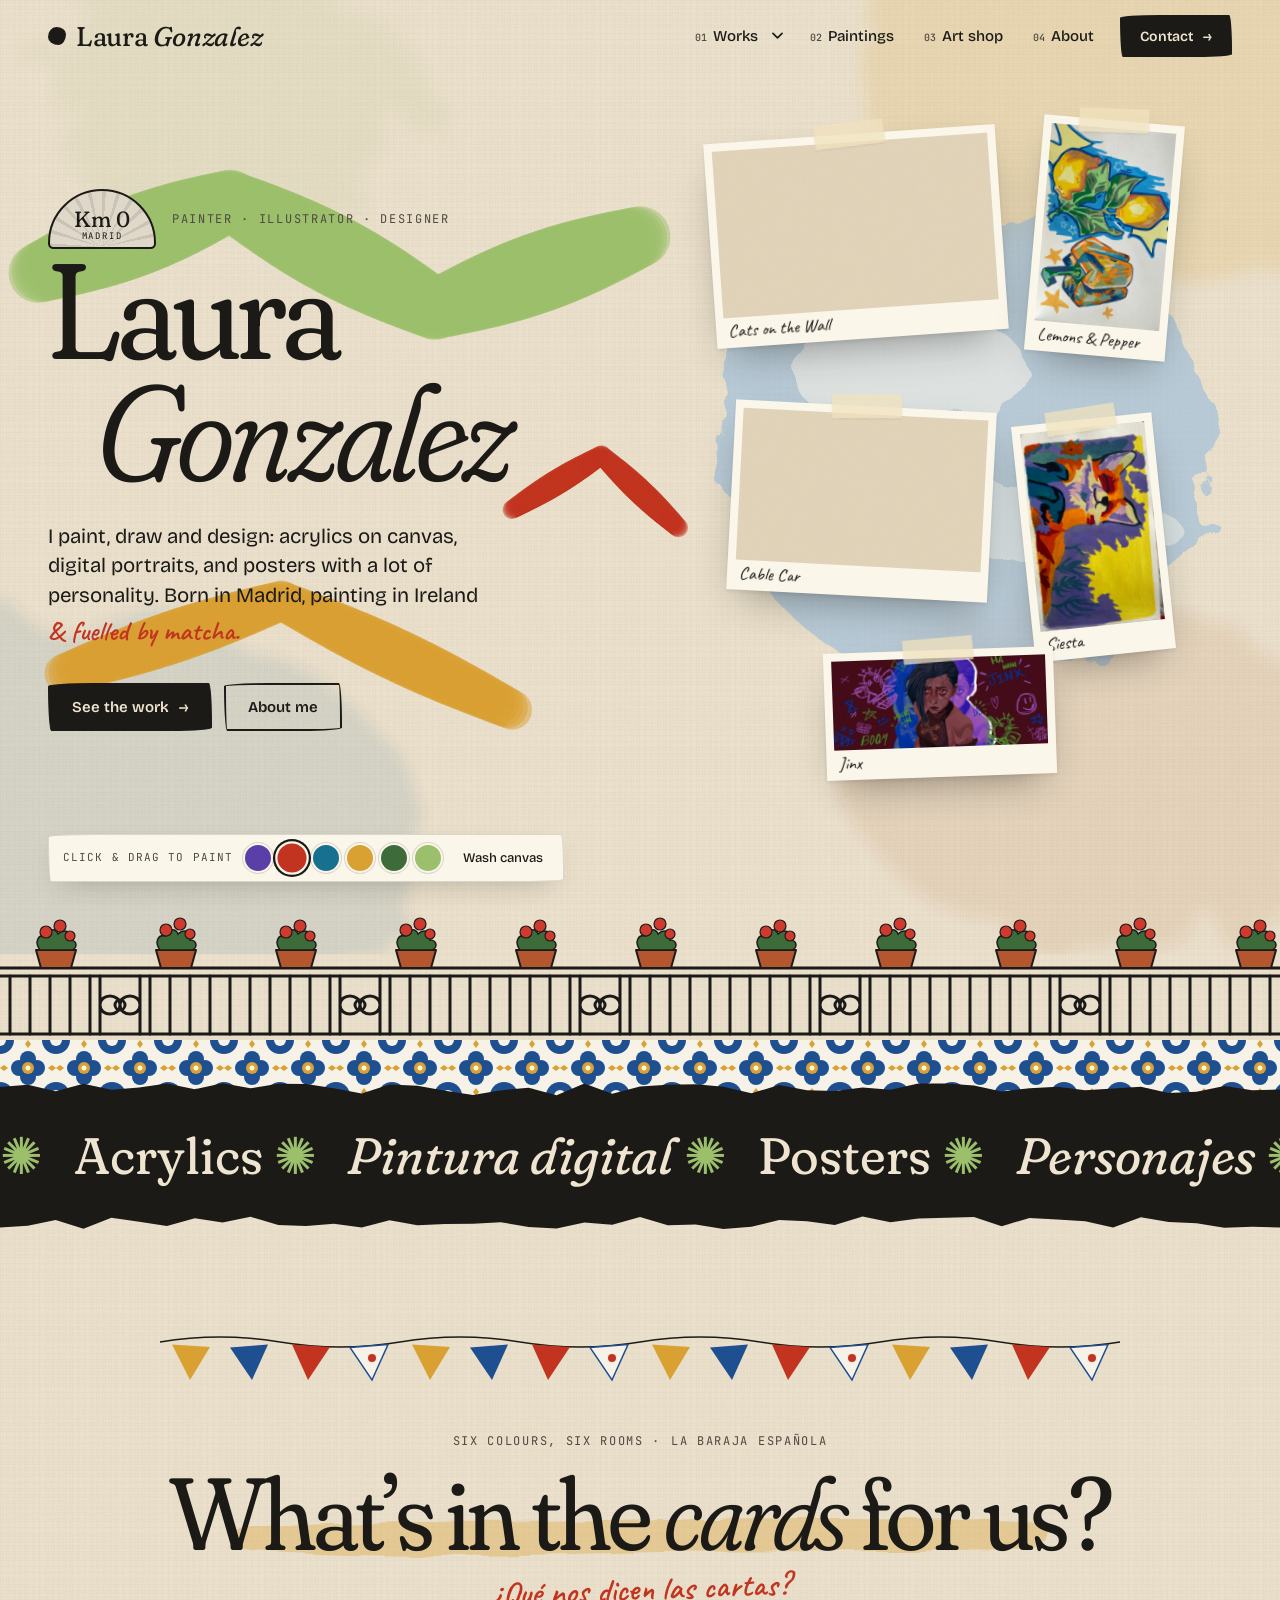
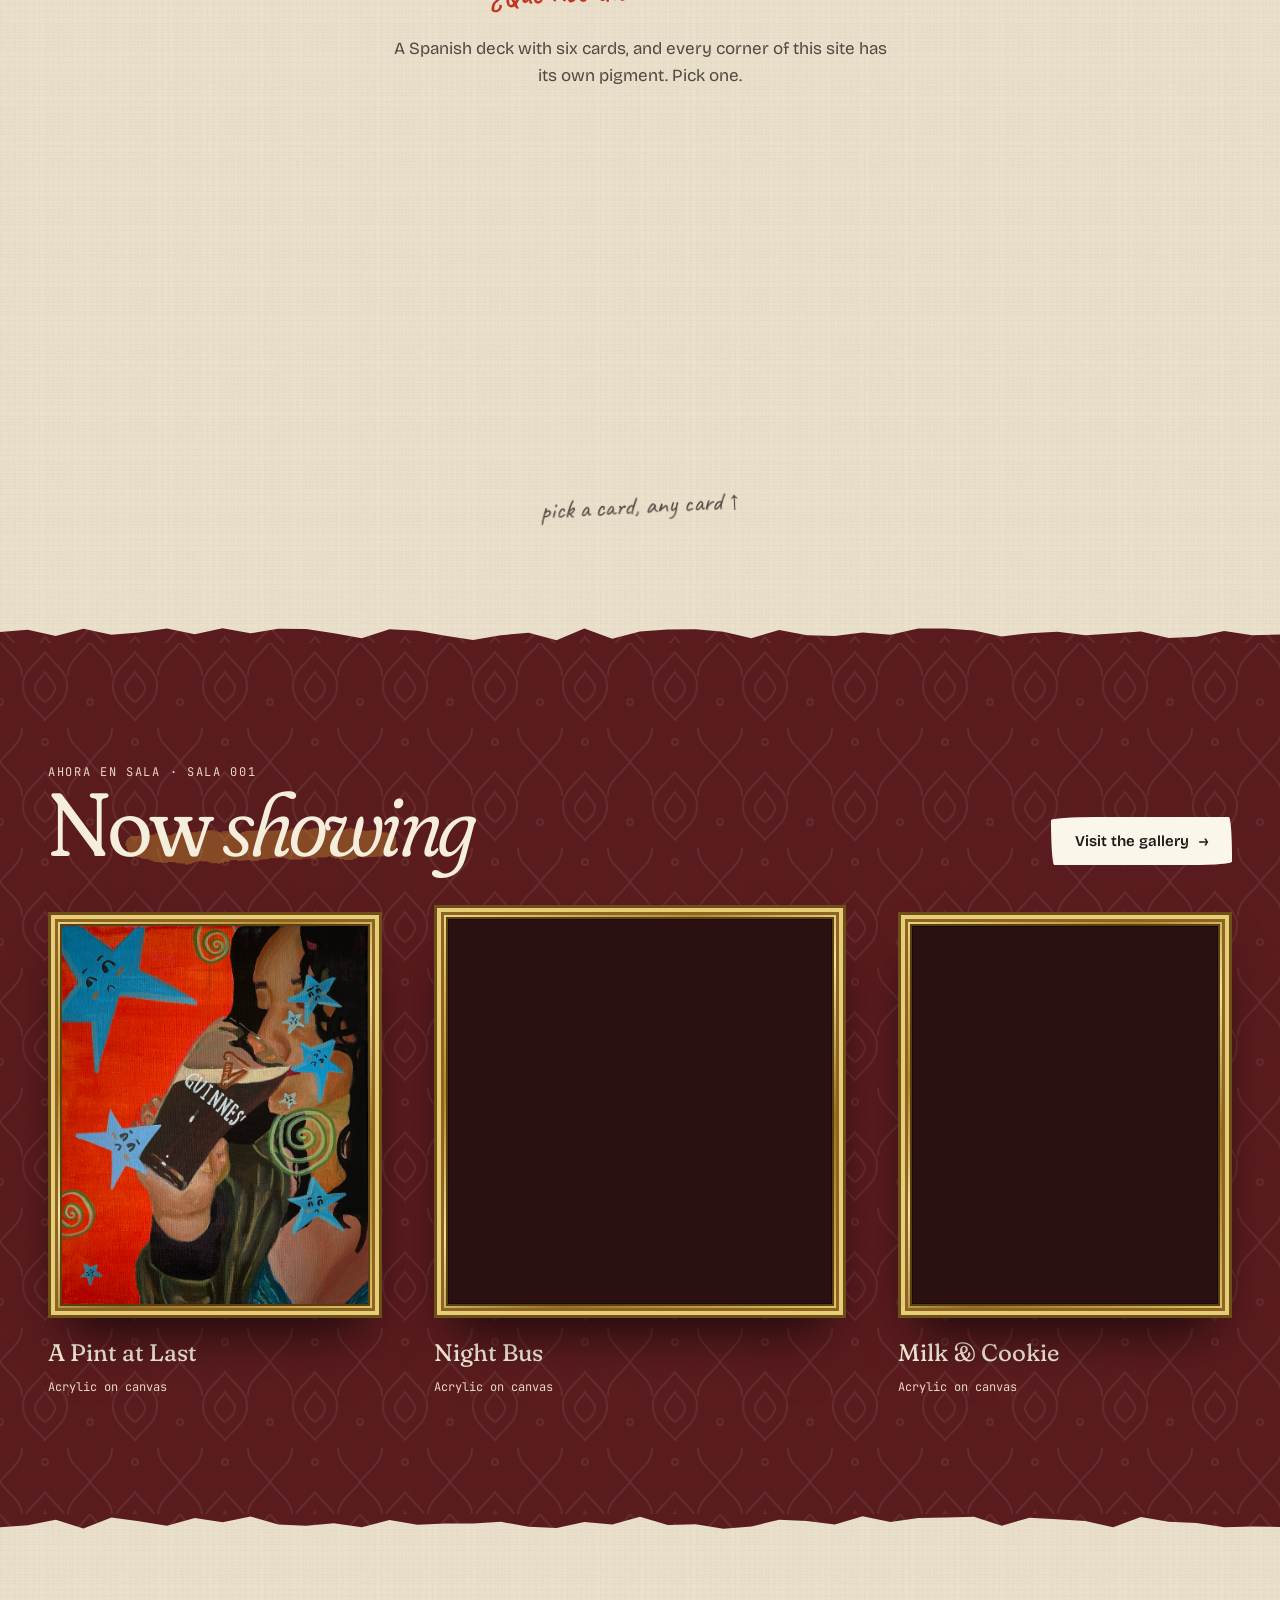
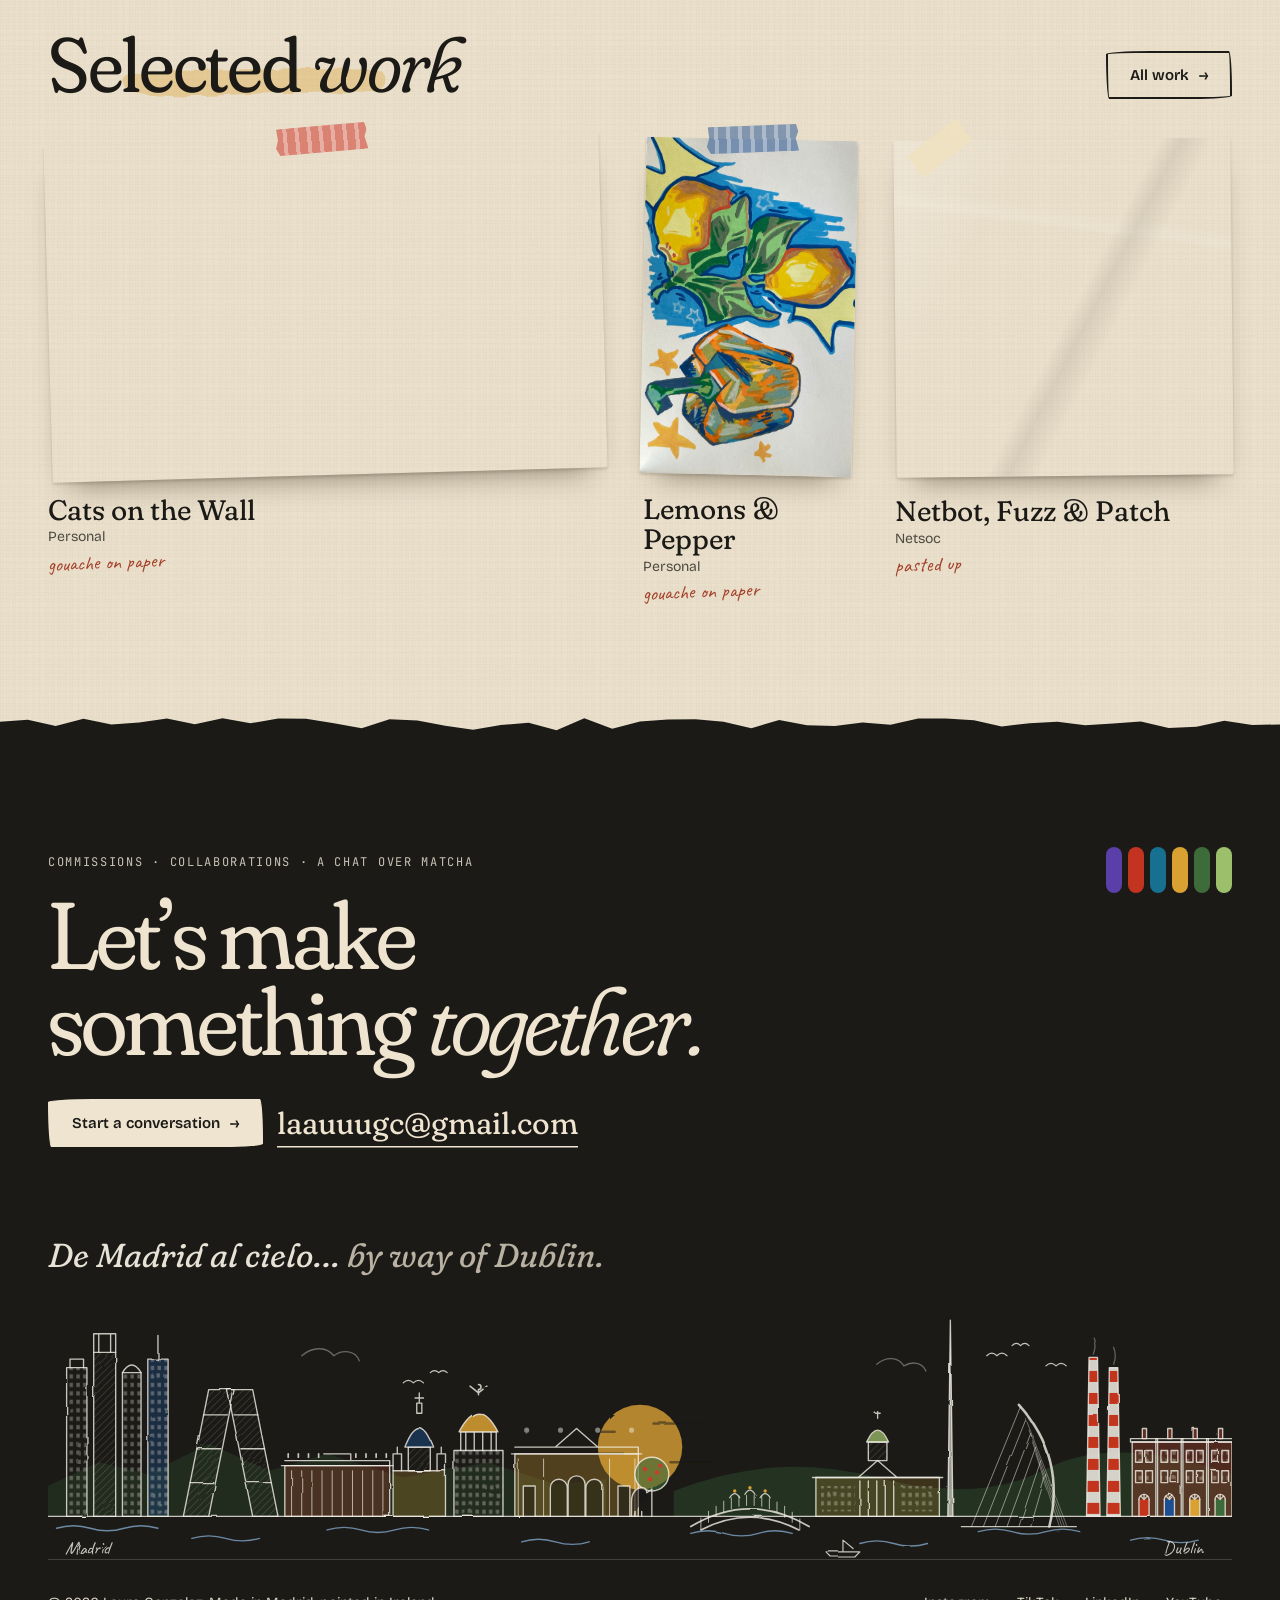
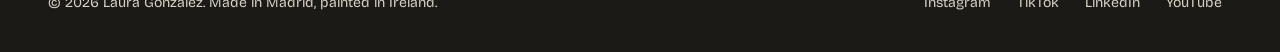
==== index.html @ c424112b "Laura Gonzalez art portfolio Static portfolio site: client and personal work with a page per project" ====
<!doctype html>
<html lang="en">
<head>
  <meta charset="utf-8">
  <meta name="viewport" content="width=device-width, initial-scale=1">
  <title>Laura Gonzalez · Painter, illustrator & designer</title>
  <meta name="description" content="Laura Gonzalez: painter, illustrator and designer. Acrylic paintings, digital illustration, posters and character design.">
  <meta name="theme-color" content="#f3efe6">
  <link rel="icon" href="data:image/svg+xml,%3Csvg xmlns=%22http://www.w3.org/2000/svg%22 viewBox=%220 0 100 100%22%3E%3Cpath d=%22M50 6c24 0 44 16 44 42 0 28-22 46-46 46S6 76 6 50 26 6 50 6z%22 fill=%22%23c2341f%22/%3E%3Ctext x=%2250%22 y=%2266%22 font-size=%2246%22 text-anchor=%22middle%22 fill=%22%23f3efe6%22 font-family=%22Georgia,serif%22 font-style=%22italic%22%3Elg%3C/text%3E%3C/svg%3E">
  <link rel="stylesheet" href="styles.css">
  <script src="data.js" defer></script>
  <script src="script.js" defer></script>
</head>
<body data-page="home">
<main id="main">
  <section class="hero" aria-labelledby="hero-title">
    <canvas class="paint-layer" aria-hidden="true"></canvas>
    <div class="hero-copy">
      <div class="hero-tag">
        <div class="km0" role="img" aria-label="Kilometre zero plaque: Madrid"><span class="km0-rays" aria-hidden="true"></span><b>Km 0</b><small lang="es">Madrid</small></div>
        <p class="eyebrow">Painter · Illustrator · Designer</p>
      </div>
      <h1 class="display" id="hero-title"><span>Laura</span> <span><em>Gonzalez</em></span></h1>
      <p class="hero-intro">I paint, draw and design: acrylics on canvas, digital portraits, and posters with a lot of personality. Born in Madrid, painting in Ireland <span class="hand">&amp; fuelled by matcha.</span></p>
      <div class="hero-actions">
        <a class="btn" href="works.html">See the work <span class="arrow" aria-hidden="true">→</span></a>
        <a class="btn ghost" href="about.html">About me</a>
      </div>
    </div>
    <div class="prints" aria-label="Recent work"></div>
    <div class="palette" role="group" aria-label="Paint on the page">
      <span class="label">Click &amp; drag to paint</span>
      <div class="swatches"><button class="swatch" type="button" aria-label="Dioxazine violet"></button><button class="swatch" type="button" aria-label="Cadmium red"></button><button class="swatch" type="button" aria-label="Cerulean blue"></button><button class="swatch" type="button" aria-label="Yellow ochre"></button><button class="swatch" type="button" aria-label="Sap green"></button><button class="swatch" type="button" aria-label="Matcha latte"></button></div>
      <button class="wash" type="button">Wash canvas</button>
    </div>
  </section>

  <div class="balcony" aria-hidden="true"></div>
  <div class="tiles" aria-hidden="true"></div>
  <div class="marquee" aria-hidden="true"><div class="marquee-track"><span><i>✺</i>Acrylics <i>✺</i><em lang="es">Pintura digital</em> <i>✺</i>Posters <i>✺</i><em lang="es">Personajes</em> <i>✺</i>Madrid → Cádiz → Ireland <i>✺</i><em lang="es">De Madrid al cielo</em> <i>✺</i>Iced matcha, oat milk </span><span><i>✺</i>Acrylics <i>✺</i><em lang="es">Pintura digital</em> <i>✺</i>Posters <i>✺</i><em lang="es">Personajes</em> <i>✺</i>Madrid → Cádiz → Ireland <i>✺</i><em lang="es">De Madrid al cielo</em> <i>✺</i>Iced matcha, oat milk </span><span><i>✺</i>Acrylics <i>✺</i><em lang="es">Pintura digital</em> <i>✺</i>Posters <i>✺</i><em lang="es">Personajes</em> <i>✺</i>Madrid → Cádiz → Ireland <i>✺</i><em lang="es">De Madrid al cielo</em> <i>✺</i>Iced matcha, oat milk </span><span><i>✺</i>Acrylics <i>✺</i><em lang="es">Pintura digital</em> <i>✺</i>Posters <i>✺</i><em lang="es">Personajes</em> <i>✺</i>Madrid → Cádiz → Ireland <i>✺</i><em lang="es">De Madrid al cielo</em> <i>✺</i>Iced matcha, oat milk </span></div></div>

  <section class="deck-section" aria-labelledby="deck-title">
    <div class="bunting" aria-hidden="true"></div>
    <p class="eyebrow">Six colours, six rooms · <span lang="es">la baraja española</span></p>
    <h2 class="display" id="deck-title" style="margin-top:14px">What’s in the <em>cards</em> for us?</h2>
    <p class="es-sub" lang="es">¿Qué nos dicen las cartas?</p>
    <p class="lede">A Spanish deck with six cards, and every corner of this site has its own pigment. Pick one.</p>
    <nav class="deck" aria-label="Explore the site"></nav>
    <p class="deck-note" aria-hidden="true">pick a card, any card ↑</p>
  </section>

  <section class="sala-teaser on-dark" aria-labelledby="sala-title">
    <div class="wrap">
      <div class="section-head">
        <div>
          <p class="eyebrow" lang="es">Ahora en sala · Sala 001</p>
          <h2 class="display" id="sala-title">Now <em>showing</em></h2>
        </div>
        <a class="btn light" href="paintings.html">Visit the gallery <span class="arrow" aria-hidden="true">→</span></a>
      </div>
      <div class="mini-wall"></div>
    </div>
  </section>

  <section class="selected wrap" aria-labelledby="sel-title">
    <div class="section-head">
      <h2 class="display" id="sel-title">Selected <em>work</em></h2>
      <a class="btn ghost" href="works.html">All work <span class="arrow" aria-hidden="true">→</span></a>
    </div>
    <div class="feature-grid"></div>
  </section>
</main>
</body>
</html>
---- styles.css ----
@import url('https://fonts.googleapis.com/css2?family=Fraunces:ital,opsz,wght,SOFT,WONK@0,9..144,300..700,0..100,0..1;1,9..144,300..700,0..100,0..1&display=swap');
@import url('https://fonts.googleapis.com/css2?family=Instrument+Serif:ital@0;1&family=Bricolage+Grotesque:opsz,wght@12..96,400;12..96,500;12..96,600;12..96,700&family=JetBrains+Mono:wght@400;500&family=Caveat:wght@500;700&display=swap');

/* =====================================================================
   Tokens
   ===================================================================== */
:root {
  --canvas: #f3efe6;
  --canvas-2: #ebe5d8;
  --paper: #fbf9f4;
  --ink: #1b1a17;
  --ink-2: #4f4a42;
  --line: rgba(27, 26, 23, .14);
  --line-strong: rgba(27, 26, 23, .28);

  --violet: #5b3fa8;
  --red: #c2341f;
  --cerulean: #17708f;
  --ochre: #d9a032;
  --ochre-ink: #7a5208;
  --sap: #3e6b3a;
  --matcha: #9cbf6b;
  --cobalt: #1d4f91;   /* Madrid azulejo blue */
  --tile: #f7f2e7;

  --pigment: var(--ink);        /* each page overrides this */
  --pigment-ink: #fff;

  --serif: 'Instrument Serif', 'Times New Roman', serif;
  --sans: 'Bricolage Grotesque', system-ui, sans-serif;
  --mono: 'JetBrains Mono', ui-monospace, monospace;
  --hand: 'Caveat', cursive;

  --gutter: clamp(16px, 4vw, 48px);
  --max: 1320px;
  --radius: 14px;
  --ease: cubic-bezier(.2, .8, .2, 1);
  --ease-soft: cubic-bezier(.22, 1, .36, 1);

  --texture: url("data:image/svg+xml,%3Csvg xmlns='http://www.w3.org/2000/svg' width='240' height='240'%3E%3Cfilter id='n'%3E%3CfeTurbulence type='fractalNoise' baseFrequency='.9' numOctaves='3' stitchTiles='stitch'/%3E%3CfeColorMatrix values='0 0 0 0 .1 0 0 0 0 .09 0 0 0 0 .07 0 0 0 .055 0'/%3E%3C/filter%3E%3Crect width='240' height='240' filter='url(%23n)'/%3E%3C/svg%3E");
  --weave: repeating-linear-gradient(0deg, rgba(27,26,23,.018) 0 1px, transparent 1px 3px), repeating-linear-gradient(90deg, rgba(27,26,23,.018) 0 1px, transparent 1px 3px);
}

body[data-pigment="client"]    { --pigment: var(--violet);   --pigment-ink: #fff; }
body[data-pigment="personal"]  { --pigment: var(--red);      --pigment-ink: #fff; }
body[data-pigment="paintings"] { --pigment: var(--cerulean); --pigment-ink: #fff; }
body[data-pigment="shop"]      { --pigment: var(--ochre);    --pigment-ink: var(--ink); }
body[data-pigment="about"]     { --pigment: var(--sap);      --pigment-ink: #fff; }
body[data-pigment="contact"]   { --pigment: var(--matcha);   --pigment-ink: var(--ink); }

/* =====================================================================
   Base
   ===================================================================== */
*, *::before, *::after { box-sizing: border-box; margin: 0; padding: 0; }
html { scroll-behavior: smooth; -webkit-text-size-adjust: 100%; }
body {
  font-family: var(--sans);
  font-size: 17px;
  line-height: 1.6;
  color: var(--ink);
  background-color: var(--canvas);
  background-image: var(--texture), var(--weave);
  overflow-x: hidden;
  -webkit-font-smoothing: antialiased;
}
a { color: inherit; text-decoration: none; }
img, svg { display: block; max-width: 100%; }
button { font: inherit; color: inherit; }
ul { list-style: none; }
::selection { background: var(--pigment); color: var(--pigment-ink); }

.wrap { width: min(100% - 2 * var(--gutter), var(--max)); margin-inline: auto; }
.eyebrow {
  font-family: var(--mono); font-size: 12px; letter-spacing: .14em; text-transform: uppercase;
  color: var(--ink-2); display: inline-flex; align-items: center; gap: 10px;
}
.eyebrow .chip { width: 14px; height: 14px; border-radius: 4px; background: var(--pigment); }
.display {
  font-family: var(--serif); font-weight: 400; letter-spacing: -.02em; line-height: .9;
}
.display em { font-style: italic; }
.hand { font-family: var(--hand); font-weight: 600; }

/* Image slot: shows a soft primed-canvas box until the image loads */
.ph {
  position: relative; overflow: hidden;
  background: var(--canvas-2) var(--texture);
}
.ph::after {
  content: attr(data-label); position: absolute; inset: 0; display: grid; place-items: center;
  font: 500 11px var(--mono); letter-spacing: .08em; color: #8a8378; text-align: center; padding: 8px;
}
.ph img { position: absolute; inset: 0; width: 100%; height: 100%; object-fit: cover; z-index: 1; }
.ph.loaded::after { display: none; }

/* Buttons */
.btn {
  display: inline-flex; align-items: center; gap: 10px; min-height: 48px;
  padding: 12px 22px; border-radius: 999px; border: 1.5px solid var(--ink);
  font: 600 15px var(--sans); background: var(--ink); color: var(--canvas); cursor: pointer;
  transition: transform .25s var(--ease), background-color .2s, color .2s;
}
.btn:hover { transform: translateY(-2px); background: var(--pigment); border-color: var(--pigment); color: var(--pigment-ink); }
.btn.ghost { background: transparent; color: var(--ink); }
.btn .arrow { transition: transform .25s var(--ease); }
.btn:hover .arrow { transform: translateX(4px); }

.link-underline {
  background: linear-gradient(currentColor, currentColor) 0 100% / 100% 1.5px no-repeat;
  transition: background-size .3s var(--ease);
}
.link-underline:hover { background-size: 0 1.5px; background-position: 100% 100%; }

/* =====================================================================
   Accessibility helpers
   ===================================================================== */
.skip-link {
  position: fixed; top: 12px; left: 12px; z-index: 300;
  background: var(--ink); color: var(--canvas); padding: 10px 16px; border-radius: 8px;
  font: 600 14px var(--sans); transform: translateY(-180%); transition: transform .2s;
}
.skip-link:focus { transform: none; }
.sr-only {
  position: absolute !important; width: 1px; height: 1px; padding: 0; margin: -1px;
  overflow: hidden; clip: rect(0 0 0 0); white-space: nowrap; border: 0;
}
:focus { outline: none; }
:focus-visible { outline: 3px solid var(--ink); outline-offset: 3px; border-radius: 6px; }
.on-dark :focus-visible { outline-color: var(--canvas); }

/* =====================================================================
   Header & navigation
   ===================================================================== */
.site-header {
  position: fixed; inset: 0 0 auto 0; z-index: 100; height: 72px;
  display: flex; align-items: center; gap: 24px; padding-inline: var(--gutter);
  transition: background-color .3s, box-shadow .3s;
}
.site-header.scrolled {
  background: rgba(243, 239, 230, .9);
  -webkit-backdrop-filter: blur(10px) saturate(1.2); backdrop-filter: blur(10px) saturate(1.2);
  box-shadow: 0 1px 0 var(--line);
}
.wordmark {
  font-family: var(--serif); font-size: 27px; line-height: 1; letter-spacing: -.01em;
  display: inline-flex; align-items: center; gap: 10px; padding: 6px 0; white-space: nowrap;
}
.wordmark em { font-style: italic; }
.wordmark .blob {
  width: 18px; height: 18px; border-radius: 46% 54% 40% 60% / 55% 40% 60% 45%;
  background: var(--pigment); transition: border-radius .6s var(--ease), transform .6s var(--ease);
}
.wordmark:hover .blob { border-radius: 60% 40% 55% 45% / 40% 60% 45% 55%; transform: rotate(90deg); }

.nav { margin-left: auto; }
.nav > ul { display: flex; align-items: center; gap: 6px; }
.nav-link {
  position: relative; display: inline-flex; align-items: baseline; gap: 6px;
  padding: 10px 12px; font-weight: 500; font-size: 15px; border-radius: 999px;
  transition: background-color .2s;
}
.nav-link small { font-family: var(--mono); font-size: 10px; color: var(--ink-2); }
.nav-link:hover { background: rgba(27,26,23,.06); }
.nav-link[aria-current]::after {
  content: ''; position: absolute; left: 10px; right: 10px; bottom: 2px; height: 7px;
  background: var(--pigment);
  -webkit-mask: url("data:image/svg+xml,%3Csvg xmlns='http://www.w3.org/2000/svg' viewBox='0 0 100 10' preserveAspectRatio='none'%3E%3Cpath d='M2 6c12-4 22 1 34-1s20-3 32-1 20 2 30-1' fill='none' stroke='black' stroke-width='4' stroke-linecap='round'/%3E%3C/svg%3E") center / 100% 100% no-repeat;
          mask: url("data:image/svg+xml,%3Csvg xmlns='http://www.w3.org/2000/svg' viewBox='0 0 100 10' preserveAspectRatio='none'%3E%3Cpath d='M2 6c12-4 22 1 34-1s20-3 32-1 20 2 30-1' fill='none' stroke='black' stroke-width='4' stroke-linecap='round'/%3E%3C/svg%3E") center / 100% 100% no-repeat;
}
.nav-cta { margin-left: 8px; }
.nav-cta .btn { min-height: 42px; padding: 8px 18px; font-size: 14px; }

/* Header sitting on top of a project's coloured banner */
body[data-page="project"] .site-header:not(.scrolled) .wordmark,
body[data-page="project"] .site-header:not(.scrolled) .nav-link,
body[data-page="project"] .site-header:not(.scrolled) .sub-toggle,
body[data-page="project"] .site-header:not(.scrolled) .menu-btn { color: var(--pigment-ink); border-color: currentColor; }
body[data-page="project"] .site-header:not(.scrolled) .nav-link small { color: inherit; opacity: .75; }
body[data-page="project"] .site-header:not(.scrolled) .nav-link:hover,
body[data-page="project"] .site-header:not(.scrolled) .sub-toggle:hover { background: rgba(255,255,255,.14); }
body[data-page="project"] .site-header:not(.scrolled) .blob { background: var(--pigment-ink); }
body[data-page="project"] .site-header:not(.scrolled) :focus-visible { outline-color: var(--pigment-ink); }

/* Works dropdown */
.has-sub { position: relative; display: flex; align-items: center; }
.has-sub .nav-link { padding-right: 4px; }
.sub-toggle {
  width: 30px; height: 30px; display: grid; place-items: center; border-radius: 50%;
  background: none; border: 0; cursor: pointer; transition: background-color .2s;
}
.sub-toggle:hover { background: rgba(27,26,23,.06); }
.sub-toggle svg { width: 11px; transition: transform .25s var(--ease); }
.has-sub.open .sub-toggle svg { transform: rotate(180deg); }
.sub {
  position: absolute; top: calc(100% + 12px); left: -8px; width: 300px; padding: 8px;
  background: var(--paper); border: 1px solid var(--line); border-radius: 18px;
  box-shadow: 0 24px 48px -18px rgba(27,26,23,.3);
  opacity: 0; visibility: hidden; transform: translateY(-6px);
  transition: opacity .18s, transform .18s var(--ease), visibility 0s .18s;
}
.sub::before { content: ''; position: absolute; left: 0; right: 0; top: -14px; height: 14px; }
.has-sub.open .sub { opacity: 1; visibility: visible; transform: none; transition: opacity .18s, transform .18s var(--ease), visibility 0s; }
.sub a {
  display: grid; grid-template-columns: 38px 1fr; gap: 2px 12px; align-items: center;
  padding: 10px; border-radius: 12px; transition: background-color .15s;
}
.sub a:hover, .sub a[aria-current] { background: var(--canvas); }
.sub .sw { grid-row: span 2; width: 38px; height: 38px; border-radius: 10px; }
.sub .t { font-weight: 600; font-size: 15px; line-height: 1.2; }
.sub .d { font-size: 13px; color: var(--ink-2); line-height: 1.3; }

.menu-btn { display: none; }

/* =====================================================================
   Page transition: a brush stroke of the next page's pigment
   ===================================================================== */
.wipe {
  position: fixed; inset: -10vh -30vw; z-index: 400; pointer-events: none;
  display: none;
}
.wipe svg { width: 100%; height: 100%; }
.wipe path { fill: var(--wipe, var(--ink)); }
.wipe.in, .wipe.out { display: block; }
.wipe.in  { animation: wipeIn .42s var(--ease) forwards; }
.wipe.out { animation: wipeOut .55s var(--ease) forwards; }
@keyframes wipeIn  { from { transform: translateX(-105%) skewX(-8deg); } to { transform: translateX(0) skewX(-8deg); } }
@keyframes wipeOut { from { transform: translateX(0) skewX(-8deg); } to { transform: translateX(105%) skewX(-8deg); } }

/* =====================================================================
   Home — hero
   ===================================================================== */
.hero {
  position: relative; min-height: 100svh; padding: 120px var(--gutter) 110px;
  display: grid; grid-template-columns: 1.1fr .9fr; align-items: center; gap: 24px;
  overflow: hidden; isolation: isolate;
}
.paint-layer { position: absolute; inset: 0; z-index: -1; touch-action: auto; }
.hero.painting-on .paint-layer { cursor: crosshair; }
.hero-copy { position: relative; z-index: 2; pointer-events: none; }
.hero-copy a, .hero-copy button { pointer-events: auto; }
.hero h1 { font-size: clamp(76px, 14.5vw, 232px); }
.hero h1 span { display: block; }
.hero h1 em { padding-left: .5em; }
.hero-intro { max-width: 34ch; font-size: clamp(18px, 1.6vw, 22px); line-height: 1.45; margin-top: 28px; }
.hero-intro .hand { font-size: 1.35em; color: var(--red); }
.hero-meta { display: flex; flex-wrap: wrap; gap: 10px 22px; margin-top: 26px; }
.hero-actions { display: flex; flex-wrap: wrap; gap: 12px; margin-top: 32px; }

.prints { position: relative; height: min(76vh, 680px); z-index: 1; }
.print {
  position: absolute; background: var(--paper); padding: 10px 10px 34px;
  box-shadow: 0 18px 40px -16px rgba(27,26,23,.45), 0 2px 4px rgba(27,26,23,.08);
  transform: rotate(var(--r)); transition: transform .45s var(--ease), box-shadow .45s;
  opacity: 0; animation: printIn .9s var(--ease) forwards; animation-delay: var(--d);
}
.print:hover, .print:focus-visible { transform: rotate(0) scale(1.06); z-index: 5; box-shadow: 0 30px 60px -20px rgba(27,26,23,.5); }
.print .ph { width: 100%; height: 100%; }
.print figcaption {
  position: absolute; left: 12px; right: 12px; bottom: 8px; font-family: var(--hand); font-size: 18px; line-height: 1;
  white-space: nowrap; overflow: hidden; text-overflow: ellipsis;
}
.print::before { /* tape */
  content: ''; position: absolute; top: -12px; left: 50%; width: 70px; height: 24px; z-index: 2;
  transform: translateX(-50%) rotate(-3deg); background: rgba(240, 226, 190, .75);
  box-shadow: 0 1px 2px rgba(0,0,0,.08);
}
@keyframes printIn { from { opacity: 0; transform: translateY(30px) rotate(calc(var(--r) * -1)); } to { opacity: 1; transform: rotate(var(--r)); } }

.palette {
  position: absolute; left: var(--gutter); bottom: 28px; z-index: 3;
  display: flex; align-items: center; gap: 10px; flex-wrap: wrap;
  padding: 8px 10px 8px 14px; border-radius: 999px; background: var(--paper);
  border: 1px solid var(--line); box-shadow: 0 10px 30px -14px rgba(27,26,23,.35);
}
.palette .label { font-family: var(--mono); font-size: 11px; letter-spacing: .1em; text-transform: uppercase; color: var(--ink-2); }
.palette .swatches { display: flex; gap: 4px; }
.palette .swatch {
  width: 30px; height: 30px; border-radius: 50%; border: 2px solid var(--paper); cursor: pointer;
  background: var(--c); box-shadow: 0 0 0 1px var(--line); transition: transform .2s var(--ease);
}
.palette .swatch:hover { transform: scale(1.12); }
.palette .swatch[aria-pressed="true"] { box-shadow: 0 0 0 2px var(--ink); transform: scale(1.12); }
.palette .wash {
  border: 0; background: none; cursor: pointer; font: 500 13px var(--sans); padding: 6px 10px; border-radius: 999px;
}
.palette .wash:hover { background: var(--canvas); }

/* Marquee */
.marquee {
  background: var(--ink); color: var(--canvas); overflow: hidden; padding: 18px 0;
  border-block: 1px solid var(--ink);
}
.marquee-track { display: flex; width: max-content; animation: marquee 38s linear infinite; }
.marquee:hover .marquee-track { animation-play-state: paused; }
.marquee span { font-family: var(--serif); font-size: clamp(28px, 4vw, 52px); white-space: nowrap; padding-right: .6em; }
.marquee span em { font-style: italic; }
.marquee i { font-style: normal; display: inline-block; margin-right: .6em; color: var(--matcha); }
@keyframes marquee { to { transform: translateX(-50%); } }

/* =====================================================================
   Home — the deck of pigment cards
   ===================================================================== */
.deck-section { padding: clamp(80px, 12vw, 150px) 0 clamp(60px, 9vw, 120px); text-align: center; }
.deck-section h2 { font-size: clamp(48px, 8vw, 120px); }
.deck-section .lede { color: var(--ink-2); max-width: 46ch; margin: 18px auto 0; }
.deck {
  display: flex; justify-content: center; margin-top: 70px; padding: 0 var(--gutter);
  perspective: 1200px;
}
.pcard {
  --c: var(--ink); --ci: #fff;
  position: relative; flex: 0 0 auto; width: clamp(150px, 15vw, 210px); aspect-ratio: 5 / 7.3;
  margin-inline: -18px; border-radius: 16px; overflow: hidden;
  background: var(--paper); border: 1px solid var(--line);
  box-shadow: 0 20px 40px -22px rgba(27,26,23,.5);
  transform: translateX(calc(var(--t, 0) * var(--spread, 0px))) translateY(var(--y, 0)) rotate(var(--r, 0deg));
  transform-origin: 50% 120%;
  transition: transform .95s var(--ease-soft), box-shadow .95s var(--ease-soft), opacity .6s;
  will-change: transform;
  display: flex; flex-direction: column; text-align: left;
}
.deck:hover, .deck:focus-within { --spread: 16px; }
.pcard:hover, .pcard:focus-visible {
  transform: translateX(calc(var(--t, 0) * var(--spread, 0px))) translateY(-28px) rotate(0deg) scale(1.03);
  z-index: 10 !important; box-shadow: 0 40px 60px -26px rgba(27,26,23,.5); transition-duration: .8s;
}
.deck.undealt .pcard { opacity: 0; transform: translateY(140px) rotate(calc(var(--r, 0deg) * 3)); }
.deck.dealt .pcard { transition: transform 1.2s var(--ease-soft) calc(var(--i) * 90ms), opacity .7s ease calc(var(--i) * 90ms); }
.pcard .face {
  position: relative; flex: 1; background: var(--c) var(--texture); color: var(--ci);
  padding: 14px; display: flex; flex-direction: column; justify-content: space-between;
}
.pcard .num { font-family: var(--mono); font-size: 12px; display: flex; justify-content: space-between; }
.pcard .title { font-family: var(--serif); font-size: clamp(28px, 2.6vw, 38px); line-height: .95; }
.pcard .title em { font-style: italic; display: block; }
.pcard .num .suit { width: 18px; height: 18px; }
.pcard .big-suit { position: absolute; right: -18%; top: 22%; width: 74%; color: var(--ci); opacity: .2; transition: transform 1.2s var(--ease-soft); }
.pcard:hover .big-suit { transform: rotate(-12deg) scale(1.06); }
.pcard .stroke {
  position: absolute; right: -20px; top: 38%; width: 120%; height: 40px; opacity: .22;
  background: var(--ci);
  -webkit-mask: url("data:image/svg+xml,%3Csvg xmlns='http://www.w3.org/2000/svg' viewBox='0 0 200 40' preserveAspectRatio='none'%3E%3Cpath d='M4 24c30-14 60 6 92-6s60-4 100-8v14c-36 6-70-2-100 8S30 40 4 34z'/%3E%3C/svg%3E") center / 100% 100% no-repeat;
          mask: url("data:image/svg+xml,%3Csvg xmlns='http://www.w3.org/2000/svg' viewBox='0 0 200 40' preserveAspectRatio='none'%3E%3Cpath d='M4 24c30-14 60 6 92-6s60-4 100-8v14c-36 6-70-2-100 8S30 40 4 34z'/%3E%3C/svg%3E") center / 100% 100% no-repeat;
}
.pcard .spec { padding: 10px 14px 12px; background: var(--paper); }
.pcard .spec b { display: block; font: 600 13px var(--sans); }
.pcard .spec span { font-family: var(--mono); font-size: 11px; color: var(--ink-2); }
.deck-note { font-family: var(--hand); font-size: 26px; margin-top: 46px; transform: rotate(-3deg); display: inline-block; color: var(--ink-2); }

/* Selected work */
.selected { padding-bottom: clamp(80px, 10vw, 140px); }
.section-head { display: flex; align-items: end; justify-content: space-between; gap: 24px; flex-wrap: wrap; margin-bottom: 40px; }
.section-head h2 { font-size: clamp(44px, 6vw, 88px); }
.feature-grid { display: grid; grid-template-columns: 1fr 1fr; gap: 48px 28px; }
.feature-grid .work-card:first-child { grid-column: 1 / -1; }
.feature-grid .work-card:first-child .work-media { aspect-ratio: 2.39 / 1; }
.feature-grid .work-card .work-media { aspect-ratio: 4 / 3; }
.work-media .ph { background: transparent; }

/* =====================================================================
   Page heads (inner pages)
   ===================================================================== */
.page-head { padding: 140px 0 50px; position: relative; }
.page-head h1 { font-size: clamp(64px, 11vw, 168px); margin-top: 18px; }
.page-head .lede { max-width: 52ch; font-size: clamp(17px, 1.4vw, 20px); color: var(--ink-2); margin-top: 22px; }
.page-head .swatch-strip {
  position: absolute; right: 0; top: 140px; width: clamp(90px, 14vw, 190px); aspect-ratio: 1;
  background: var(--pigment) var(--texture); border-radius: 44% 56% 48% 52% / 52% 44% 56% 48%;
  display: grid; place-items: center; text-align: center; color: var(--pigment-ink);
  font-family: var(--mono); font-size: 11px; letter-spacing: .08em; line-height: 1.5; padding: 10px;
  animation: blob 12s ease-in-out infinite alternate;
}
@keyframes blob { 50% { border-radius: 58% 42% 40% 60% / 42% 58% 44% 56%; } }

.tabs { display: inline-flex; gap: 4px; padding: 5px; border-radius: 999px; background: var(--paper); border: 1px solid var(--line); margin-top: 30px; }
.tabs a { padding: 10px 18px; border-radius: 999px; font-weight: 500; font-size: 15px; transition: background-color .2s, color .2s; }
.tabs a:hover { background: var(--canvas); }
.tabs a[aria-current] { background: var(--pigment); color: var(--pigment-ink); }
.tabs a .n { font-family: var(--mono); font-size: 11px; margin-left: 4px; }

/* =====================================================================
   Work grid & cards
   ===================================================================== */
.work-grid { display: grid; grid-template-columns: repeat(3, 1fr); gap: 48px 28px; padding-bottom: 120px; }
.work-grid .work-card:nth-child(3n + 2) { margin-top: 70px; }
.work-card { display: block; position: relative; }
.work-media {
  position: relative; aspect-ratio: 4 / 5; border-radius: var(--radius); overflow: hidden;
  background: var(--canvas-2);
}
.work-media .ph { position: absolute; inset: 0; }
.work-media img { transition: transform .8s var(--ease); }
.work-media::after {
  content: 'View project →'; position: absolute; left: 14px; bottom: 14px; z-index: 2;
  padding: 8px 14px; border-radius: 999px; background: var(--paper); color: var(--ink);
  font: 600 14px var(--sans); transform: translateY(12px); opacity: 0;
  transition: transform .35s var(--ease), opacity .35s;
}
.work-card:hover .work-media img, .work-card:focus-visible .work-media img { transform: scale(1.05); }
.work-card:hover .work-media::after, .work-card:focus-visible .work-media::after { transform: none; opacity: 1; }
.work-info { display: grid; grid-template-columns: auto 1fr; gap: 2px 14px; margin-top: 16px; }
.work-info .idx { font-family: var(--mono); font-size: 12px; color: var(--ink-2); padding-top: 8px; grid-row: span 3; }
.work-info h3 { font-family: var(--serif); font-weight: 400; font-size: clamp(26px, 2.2vw, 32px); line-height: 1.05; }
.work-info .meta { font-size: 14px; color: var(--ink-2); }
.tags { display: flex; flex-wrap: wrap; gap: 6px; margin-top: 8px; }
.tag { font-family: var(--mono); font-size: 11px; padding: 4px 9px; border-radius: 999px; border: 1px solid var(--line-strong); }

/* =====================================================================
   Project page
   ===================================================================== */
.project-hero {
  background: var(--pigment) var(--texture); color: var(--pigment-ink);
  padding: 130px 0 70px; position: relative; overflow: hidden;
}
.project-hero .crumbs { font-family: var(--mono); font-size: 12px; letter-spacing: .1em; text-transform: uppercase; display: flex; gap: 10px; flex-wrap: wrap; }
.project-hero .crumbs a { padding: 6px 0; }
.project-hero .crumbs a:hover { text-decoration: underline; text-underline-offset: 3px; }
.project-hero h1 { font-size: clamp(52px, 8.5vw, 132px); margin-top: 26px; max-width: 14ch; }
.project-hero .summary { font-size: clamp(18px, 1.6vw, 23px); margin-top: 22px; max-width: 40ch; opacity: .92; }
.project-hero .big-num {
  position: absolute; right: var(--gutter); bottom: -0.18em; font-family: var(--serif); font-style: italic;
  font-size: clamp(160px, 26vw, 400px); line-height: 1; opacity: .14; pointer-events: none;
}
.project-body { display: grid; grid-template-columns: 300px 1fr; gap: clamp(30px, 6vw, 90px); padding: 70px 0; }
.facts { align-self: start; position: sticky; top: 100px; border-top: 1.5px solid var(--ink); }
.facts div { padding: 14px 0; border-bottom: 1px solid var(--line); }
.facts dt { font-family: var(--mono); font-size: 11px; letter-spacing: .12em; text-transform: uppercase; color: var(--ink-2); }
.facts dd { font-weight: 500; margin-top: 2px; }
.project-text > p { font-size: clamp(19px, 1.7vw, 24px); line-height: 1.5; max-width: 38em; }
.project-text > p + p { margin-top: 1em; }
.project-text > p:first-child::first-letter {
  font-family: var(--serif); float: left; font-size: 4.2em; line-height: .8; padding: .08em .12em 0 0; color: var(--pigment);
}
body[data-pigment="shop"] .project-text > p:first-child::first-letter,
body[data-pigment="contact"] .project-text > p:first-child::first-letter { color: var(--ink); }

.plates { display: grid; grid-template-columns: repeat(2, 1fr); gap: 28px; padding-bottom: 90px; }
.plates.three { grid-template-columns: repeat(3, 1fr); }
.plates.single { grid-template-columns: 1fr; justify-items: center; }
.plates.single .plate button { width: auto; }
.plates.single img { width: auto; max-width: 100%; max-height: 86vh; }
.plate { position: relative; }
.plate button {
  display: block; width: 100%; padding: 0; border: 0; background: var(--paper); cursor: zoom-in;
  border-radius: var(--radius); overflow: hidden; box-shadow: 0 30px 60px -40px rgba(27,26,23,.6);
}
.plate img { width: 100%; height: auto; transition: transform .8s var(--ease); }
.plate button:hover img { transform: scale(1.02); }
.plate figcaption { font-family: var(--mono); font-size: 12px; color: var(--ink-2); margin-top: 10px; }

.pager { display: grid; grid-template-columns: 1fr 1fr; border-top: 1.5px solid var(--ink); margin-bottom: 100px; }
.pager a { padding: 28px 0; display: block; transition: color .2s; }
.pager a:last-child { text-align: right; border-left: 1px solid var(--line); padding-left: 24px; }
.pager a:first-child { padding-right: 24px; }
.pager small { font-family: var(--mono); font-size: 12px; letter-spacing: .1em; text-transform: uppercase; color: var(--ink-2); }
.pager b { display: block; font-family: var(--serif); font-weight: 400; font-size: clamp(28px, 3.4vw, 48px); line-height: 1.05; margin-top: 6px; }
.pager a:hover b { font-style: italic; }

/* Lightbox */
.lightbox {
  border: 0; padding: 0; margin: auto; max-width: 100vw; max-height: 100vh; width: 100vw; height: 100vh;
  background: rgba(20, 19, 17, .94); color: var(--canvas);
}
.lightbox::backdrop { background: rgba(20, 19, 17, .6); }
.lightbox[open] { display: grid; grid-template-rows: auto 1fr auto; }
.lb-top { display: flex; justify-content: space-between; align-items: center; padding: 16px var(--gutter); font-family: var(--mono); font-size: 13px; }
.lb-stage { display: grid; grid-template-columns: 64px 1fr 64px; align-items: center; min-height: 0; padding: 0 12px; }
.lb-stage img { max-width: 100%; max-height: calc(100vh - 160px); margin: auto; object-fit: contain; border-radius: 8px; }
.lb-btn {
  width: 52px; height: 52px; border-radius: 50%; border: 1px solid rgba(243,239,230,.3); background: transparent;
  color: var(--canvas); cursor: pointer; font-size: 22px; display: grid; place-items: center; transition: background-color .2s;
}
.lb-btn:hover { background: rgba(243,239,230,.12); }
.lb-btn[hidden] { visibility: hidden; display: grid; }
.lb-caption { padding: 14px var(--gutter) 22px; text-align: center; font-size: 15px; max-width: 80ch; margin: auto; opacity: .85; }

/* =====================================================================
   Paintings
   ===================================================================== */
.wall { display: grid; grid-template-columns: repeat(3, 1fr); gap: 60px 40px; padding: 40px 0 120px; align-items: end; }
.canvas-piece { text-align: left; }
.canvas-piece .stretch {
  position: relative; aspect-ratio: 4 / 5; background: #faf7f0 var(--texture);
  box-shadow: 6px 6px 0 #d8d0bf, 0 30px 50px -30px rgba(27,26,23,.55);
}
.canvas-piece:nth-child(2) .stretch { aspect-ratio: 1; }
.canvas-piece .stretch .ph { position: absolute; inset: 0; background: transparent; }
.canvas-piece .stretch .ph::after { display: none; }
.canvas-piece .sketch { position: absolute; inset: 14%; color: #b7ae9c; }
.canvas-piece .sketch svg { width: 100%; height: 100%; }
.canvas-piece .stretch .drying {
  position: absolute; left: 50%; bottom: 10%; transform: translateX(-50%) rotate(-4deg);
  font-family: var(--hand); font-size: 22px; color: #7d7462; white-space: nowrap;
}
.canvas-piece .stretch.has-img .sketch, .canvas-piece .stretch.has-img .drying { display: none; }
.canvas-piece .label { margin-top: 22px; padding-left: 14px; border-left: 3px solid var(--pigment); }
.canvas-piece .label b { font-family: var(--serif); font-weight: 400; font-size: 26px; display: block; line-height: 1.1; }
.canvas-piece .label span { font-family: var(--mono); font-size: 12px; color: var(--ink-2); }

/* =====================================================================
   Art shop
   ===================================================================== */
.shop-hero { min-height: 70vh; display: grid; grid-template-columns: 1.2fr .8fr; gap: 40px; align-items: center; padding: 140px 0 60px; }
.shop-hero h1 { font-size: clamp(60px, 9.5vw, 150px); }
.shop-hero p { color: var(--ink-2); font-size: clamp(17px, 1.4vw, 20px); max-width: 44ch; margin-top: 24px; }
.shop-hero .btn { margin-top: 32px; }
.drip-tube { position: relative; width: min(100%, 340px); margin-inline: auto; }
.drip-tube svg { width: 100%; height: auto; overflow: visible; }
.drip { transform-box: fill-box; transform-origin: top; animation: drip 3.2s ease-in infinite; }
.drop { transform-box: fill-box; animation: drop 3.2s ease-in infinite; }
@keyframes drip { 0%, 20% { transform: scaleY(.3); } 70% { transform: scaleY(1); } 100% { transform: scaleY(.3); } }
@keyframes drop { 0%, 62% { transform: translateY(0); opacity: 0; } 66% { opacity: 1; } 100% { transform: translateY(150px); opacity: 0; } }
.shelf { display: grid; grid-template-columns: repeat(3, 1fr); gap: 24px; padding-bottom: 120px; }
.slot {
  border: 1.5px dashed var(--line-strong); border-radius: var(--radius); padding: 26px; min-height: 220px;
  display: flex; flex-direction: column; justify-content: space-between;
}
.slot .eyebrow { color: var(--ink-2); }
.slot b { font-family: var(--serif); font-weight: 400; font-size: 34px; line-height: 1.05; }
.slot p { font-size: 15px; color: var(--ink-2); margin-top: 6px; }

/* =====================================================================
   About
   ===================================================================== */
.about-hero { display: grid; grid-template-columns: .8fr 1.2fr; gap: clamp(30px, 6vw, 100px); align-items: center; padding: 140px 0 80px; }
.polaroid {
  background: var(--paper); padding: 14px 14px 64px; transform: rotate(-3deg); position: relative;
  box-shadow: 0 30px 60px -30px rgba(27,26,23,.55); max-width: 420px; justify-self: center; width: 100%;
}
.polaroid .ph { aspect-ratio: 4 / 5; }
.polaroid .ph img { object-position: 50% 35%; }
.polaroid figcaption { position: absolute; left: 0; right: 0; bottom: 16px; text-align: center; font-family: var(--hand); font-size: 28px; }
.polaroid::before {
  content: ''; position: absolute; top: -14px; left: 50%; width: 110px; height: 30px; z-index: 2;
  transform: translateX(-50%) rotate(2deg); background: rgba(156, 191, 107, .7);
}
.about-hero h1 { font-size: clamp(60px, 9vw, 140px); }
.about-hero .bio p { font-size: clamp(18px, 1.5vw, 21px); line-height: 1.6; margin-top: 20px; max-width: 40em; }
.roles { display: flex; flex-wrap: wrap; gap: 8px; margin-top: 28px; }
.role { padding: 8px 16px; border-radius: 999px; font-weight: 500; font-size: 15px; color: #fff; }

.notes { display: grid; grid-template-columns: repeat(4, 1fr); border-top: 1.5px solid var(--ink); margin-bottom: 110px; }
.notes div { padding: 22px 22px 22px 0; border-bottom: 1px solid var(--line); }
.notes div + div { padding-left: 22px; border-left: 1px solid var(--line); }
.notes dt { font-family: var(--mono); font-size: 11px; letter-spacing: .12em; text-transform: uppercase; color: var(--ink-2); }
.notes dd { font-family: var(--serif); font-size: 26px; line-height: 1.15; margin-top: 8px; }

/* Cabinet of favourite things */
.cabinet-section { background: var(--ink); color: var(--canvas); padding: clamp(80px, 10vw, 130px) 0; }
.cabinet-section .eyebrow { color: #c9c2b4; }
.cabinet-section h2 { font-size: clamp(50px, 8vw, 120px); margin-top: 16px; }
.cabinet-section .lede { color: #d8d1c3; max-width: 46ch; margin-top: 16px; }
.cabinet {
  display: grid; grid-template-columns: repeat(4, 1fr); gap: 14px; margin-top: 56px;
  background: #2b2925; padding: 14px; border-radius: 22px; box-shadow: inset 0 0 0 1px rgba(255,255,255,.06);
}
.cell { perspective: 1000px; min-height: 330px; }
.cell:nth-child(5) { grid-column: span 2; }
.cell-btn {
  position: relative; width: 100%; height: 100%; min-height: 330px; border: 0; padding: 0; background: none; cursor: pointer;
  text-align: left; transform-style: preserve-3d; transition: transform .8s var(--ease); border-radius: 16px;
}
.cell-btn[aria-expanded="true"] { transform: rotateY(180deg); }
.cell .front, .cell .back {
  position: absolute; inset: 0; border-radius: 16px; padding: 18px; backface-visibility: hidden; -webkit-backface-visibility: hidden;
  display: flex; flex-direction: column;
}
.cell .front { background: var(--canvas) var(--texture); color: var(--ink); justify-content: space-between; }
.cell .front img { width: 72%; max-height: 190px; margin: 4px auto 0; object-fit: contain; transition: transform .5s var(--ease); }
.cell-btn:hover .front img { transform: rotate(-4deg) scale(1.05); }
.cell .tagline { display: flex; justify-content: space-between; align-items: end; gap: 10px; }
.cell .tagline small { font-family: var(--mono); font-size: 11px; letter-spacing: .1em; text-transform: uppercase; color: var(--ink-2); }
.cell .tagline b { display: block; font-family: var(--serif); font-weight: 400; font-size: 24px; line-height: 1.05; margin-top: 2px; }
.cell .flip-hint { font-family: var(--mono); font-size: 11px; white-space: nowrap; padding: 5px 9px; border-radius: 999px; border: 1px solid var(--line-strong); }
.cell .back { transform: rotateY(180deg); background: var(--c, var(--sap)) var(--texture); color: var(--ci, #fff); justify-content: space-between; }
.cell .back small { font-family: var(--mono); font-size: 11px; letter-spacing: .1em; text-transform: uppercase; opacity: .85; }
.cell .back b { font-family: var(--serif); font-weight: 400; font-size: 30px; line-height: 1.05; display: block; margin-top: 6px; }
.cell .back .story-copy { font-size: 17px; line-height: 1.5; }

/* =====================================================================
   Contact
   ===================================================================== */
.contact-hero { display: grid; grid-template-columns: 1.1fr .9fr; gap: clamp(30px, 6vw, 90px); padding: 140px 0 110px; align-items: start; }
.contact-hero h1 { font-size: clamp(70px, 12vw, 190px); }
.greeting { display: inline-grid; }
.greeting > span { grid-area: 1 / 1; transition: opacity .5s, transform .5s var(--ease); }
.greeting > span:not(.on) { opacity: 0; transform: translateY(.25em); }
.contact-hero .lede { font-size: clamp(18px, 1.5vw, 22px); max-width: 36ch; margin-top: 26px; }
.big-mail { display: inline-block; margin-top: 30px; font-family: var(--serif); font-size: clamp(28px, 3.4vw, 48px); line-height: 1.1; word-break: break-word; }
.contact-socials { display: flex; flex-wrap: wrap; gap: 8px; margin-top: 30px; }
.contact-socials a { padding: 10px 16px; border-radius: 999px; border: 1px solid var(--line-strong); font-weight: 500; font-size: 15px; transition: background-color .2s, color .2s; }
.contact-socials a:hover { background: var(--ink); color: var(--canvas); }

.note-form {
  background: var(--paper); border-radius: 22px; padding: clamp(22px, 3vw, 38px);
  box-shadow: 0 40px 70px -40px rgba(27,26,23,.5); border: 1px solid var(--line); position: relative;
}
.note-form::before {
  content: ''; position: absolute; top: -22px; right: 28px; width: 70px; height: 70px;
  background: var(--matcha) var(--texture); border-radius: 46% 54% 40% 60% / 55% 40% 60% 45%; z-index: -1;
}
.note-form h2 { font-family: var(--serif); font-weight: 400; font-size: 38px; line-height: 1.05; }
.field { margin-top: 22px; }
.field label { display: block; font-weight: 600; font-size: 15px; }
.field label span { font-weight: 400; color: var(--ink-2); }
.field input, .field textarea, .field select {
  width: 100%; margin-top: 8px; padding: 14px 16px; border-radius: 12px; border: 1.5px solid var(--line-strong);
  background: var(--canvas); font: 16px var(--sans); color: var(--ink); transition: border-color .2s, box-shadow .2s;
}
.field textarea { min-height: 140px; resize: vertical; }
.field input:focus, .field textarea:focus, .field select:focus { border-color: var(--ink); box-shadow: 0 0 0 4px rgba(156,191,107,.45); }
.field input:user-invalid, .field textarea:user-invalid { border-color: #b3261e; }
.note-form .btn { margin-top: 26px; width: 100%; justify-content: center; }
.form-status { margin-top: 14px; font-size: 15px; color: var(--sap); }
.form-status a { text-decoration: underline; }

/* =====================================================================
   Footer
   ===================================================================== */
.site-footer { background: var(--ink); color: var(--canvas); padding: clamp(70px, 9vw, 120px) 0 30px; position: relative; overflow: hidden; }
.footer-cta h2 { font-size: clamp(54px, 9vw, 150px); }
.footer-cta .row { display: flex; flex-wrap: wrap; gap: 14px; align-items: center; margin-top: 36px; }
.footer-cta .btn { background: var(--canvas); color: var(--ink); border-color: var(--canvas); }
.footer-cta .btn:hover { background: var(--matcha); border-color: var(--matcha); color: var(--ink); }
.footer-cta .mail { font-family: var(--serif); font-size: clamp(22px, 2.4vw, 32px); }
.footer-bottom {
  display: flex; flex-wrap: wrap; justify-content: space-between; gap: 16px; align-items: center;
  border-top: 1px solid rgba(243,239,230,.18); margin-top: 80px; padding-top: 24px; font-size: 14px; color: #d8d1c3;
}
.footer-bottom ul { display: flex; flex-wrap: wrap; gap: 4px 6px; }
.footer-bottom ul a { display: inline-block; padding: 8px 10px; border-radius: 999px; transition: background-color .2s; }
.footer-bottom ul a:hover { background: rgba(243,239,230,.1); }
.footer-swatches { position: absolute; right: var(--gutter); top: clamp(70px, 9vw, 120px); display: flex; gap: 6px; }
.footer-swatches i { width: 16px; height: 46px; border-radius: 8px; }

/* =====================================================================
   Responsive
   ===================================================================== */
@media (max-width: 1080px) {
  .nav-link small { display: none; }
  .work-grid { grid-template-columns: repeat(2, 1fr); }
  .work-grid .work-card:nth-child(3n + 2) { margin-top: 0; }
  .work-grid .work-card:nth-child(even) { margin-top: 60px; }
  .cabinet { grid-template-columns: repeat(3, 1fr); }
  .cell:nth-child(5) { grid-column: auto; }
  .cell:nth-child(7) { grid-column: span 3; }
  .notes { grid-template-columns: repeat(2, 1fr); }
  .notes div:nth-child(3) { padding-left: 0; border-left: 0; }
}

@media (max-width: 860px) {
  .site-header { height: 64px; background: rgba(243, 239, 230, .94); box-shadow: 0 1px 0 var(--line); }
  body[data-page="project"] .site-header:not(.scrolled) :is(.wordmark, .nav-link, .menu-btn) { color: var(--ink); }
  body[data-page="project"] .site-header:not(.scrolled) .blob { background: var(--pigment); }
  .plates.three { grid-template-columns: 1fr; }
  .menu-btn {
    display: inline-flex; align-items: center; gap: 10px; margin-left: auto; min-height: 44px; padding: 0 14px;
    border: 1.5px solid var(--ink); border-radius: 999px; background: none; cursor: pointer; font-weight: 600; font-size: 15px;
  }
  .menu-icon { display: inline-flex; flex-direction: column; gap: 4px; width: 16px; }
  .menu-icon i { height: 2px; background: currentColor; border-radius: 2px; transition: transform .25s var(--ease), opacity .2s; }
  .menu-btn[aria-expanded="true"] .menu-icon i:nth-child(1) { transform: translateY(6px) rotate(45deg); }
  .menu-btn[aria-expanded="true"] .menu-icon i:nth-child(2) { opacity: 0; }
  .menu-btn[aria-expanded="true"] .menu-icon i:nth-child(3) { transform: translateY(-6px) rotate(-45deg); }
  .nav {
    display: none; position: fixed; inset: 64px 0 0 0; margin: 0; overflow-y: auto;
    background: var(--canvas) var(--texture); padding: 20px var(--gutter) 40px;
  }
  .nav.open { display: block; }
  .nav > ul { flex-direction: column; align-items: stretch; gap: 0; }
  .nav > ul > li { border-bottom: 1px solid var(--line); }
  .nav-link { font-family: var(--serif); font-weight: 400; font-size: 40px; padding: 12px 0; border-radius: 0; }
  .nav-link small { display: inline; font-size: 12px; }
  .nav-link:hover { background: none; }
  .nav-link[aria-current]::after { left: 0; right: auto; width: 3em; bottom: 8px; }
  .has-sub { flex-wrap: wrap; }
  .has-sub .nav-link { flex: 1; }
  .sub-toggle { display: none; }
  .sub { position: static; width: 100%; opacity: 1; visibility: visible; transform: none; box-shadow: none; border: 0; background: none; padding: 0 0 14px; transition: none; }
  .nav-cta { margin: 24px 0 0; border: 0 !important; }

  .hero { grid-template-columns: 1fr; padding-top: 110px; min-height: auto; }
  .prints {
    height: auto; display: flex; gap: 22px; overflow-x: auto; scroll-snap-type: x mandatory;
    padding: 24px 4px 30px; margin-inline: calc(var(--gutter) * -1); padding-inline: var(--gutter);
  }
  .print { position: relative; left: auto !important; top: auto !important; flex: 0 0 auto; width: 230px !important; scroll-snap-align: start; }
  .print .ph { aspect-ratio: 4 / 5 !important; }
  .palette { position: relative; left: auto; bottom: auto; justify-self: start; }
  .feature-grid { grid-template-columns: 1fr; }
  .feature-grid .work-card:first-child .work-media { aspect-ratio: 16 / 9; }
  .page-head .swatch-strip { position: relative; top: auto; margin-bottom: 10px; width: 90px; }
  .project-body { grid-template-columns: 1fr; padding: 50px 0; }
  .facts { position: static; display: grid; grid-template-columns: repeat(2, 1fr); column-gap: 20px; }
  .plates { grid-template-columns: 1fr; }
  .wall { grid-template-columns: repeat(2, 1fr); }
  .shop-hero, .about-hero, .contact-hero { grid-template-columns: 1fr; }
  .shop-hero .drip-tube { width: 220px; order: -1; margin: 0; }
  .shelf { grid-template-columns: 1fr; }
  .cabinet { grid-template-columns: repeat(2, 1fr); }
  .cell:nth-child(7) { grid-column: span 2; }
  .footer-swatches { display: none; }
}

@media (max-width: 560px) {
  body { font-size: 16px; }
  .deck { flex-wrap: wrap; gap: 14px; justify-content: center; }
  .pcard { margin-inline: 0; width: calc(50% - 7px); max-width: 200px; transform: none; }
  .pcard:hover, .pcard:focus-visible { transform: translateY(-6px); }
  .deck.undealt .pcard { transform: translateY(40px); }
  .work-grid { grid-template-columns: 1fr; gap: 40px; }
  .work-grid .work-card:nth-child(even) { margin-top: 0; }
  .wall { grid-template-columns: 1fr; }
  .cabinet { grid-template-columns: 1fr; }
  .cell:nth-child(7) { grid-column: auto; }
  .cell, .cell-btn { min-height: 300px; }
  .notes { grid-template-columns: 1fr; }
  .notes div + div { padding-left: 0; border-left: 0; }
  .facts { grid-template-columns: 1fr; }
  .pager { grid-template-columns: 1fr; }
  .pager a:last-child { border-left: 0; padding-left: 0; border-top: 1px solid var(--line); }
  .lb-stage { grid-template-columns: 44px 1fr 44px; padding: 0 4px; }
  .lb-btn { width: 44px; height: 44px; }
}

/* =====================================================================
   Reduced motion
   ===================================================================== */
@media (prefers-reduced-motion: reduce) {
  *, *::before, *::after {
    animation-duration: .01ms !important; animation-iteration-count: 1 !important;
    transition-duration: .01ms !important; scroll-behavior: auto !important;
  }
  .print { opacity: 1; animation: none; }
  .marquee-track { animation: none; }
  .wipe { display: none !important; }
}

/* =====================================================================
   Madrid
   ===================================================================== */
/* Street-name plaque, in the style of Madrid's tiled street signs */
.plaque {
  display: inline-flex; align-items: stretch; gap: 14px; padding: 9px 12px 9px 9px;
  color: var(--cobalt); background-color: var(--tile);
  background-image: linear-gradient(90deg, rgba(29,79,145,.13) 1px, transparent 1px), linear-gradient(rgba(29,79,145,.13) 1px, transparent 1px);
  background-size: 46px 46px; background-position: -1px -1px;
  border: 3px solid var(--cobalt); border-radius: 12px;
  box-shadow: inset 0 0 0 4px var(--tile), inset 0 0 0 6px var(--ochre), 0 16px 26px -18px rgba(27,26,23,.55);
  transform: rotate(-1.2deg); transition: transform .8s var(--ease-soft);
}
.plaque:hover { transform: rotate(0deg); }
.plaque-art { width: 54px; display: grid; place-items: center; background: #fff; border: 2px solid var(--cobalt); border-radius: 6px; }
.plaque-art svg { width: 34px; height: 34px; }
.plaque-text { display: flex; flex-direction: column; justify-content: center; padding-right: 4px; }
.plaque-text small { font-family: var(--serif); font-style: italic; font-size: 16px; line-height: 1.1; }
.plaque-text b { font-family: var(--serif); font-weight: 400; font-size: 32px; line-height: 1; text-transform: uppercase; letter-spacing: .05em; }
.plaque-dist {
  font-family: var(--mono); font-size: 10px; letter-spacing: .12em; text-transform: uppercase;
  writing-mode: vertical-rl; transform: rotate(180deg); text-align: center;
  border-right: 1.5px solid currentColor; padding-right: 8px; margin-right: 2px;
}
.project-hero .plaque { margin-bottom: 26px; }

/* Kilometre zero */
.hero-tag { display: flex; align-items: center; gap: 16px; flex-wrap: wrap; }
.km0 {
  position: relative; width: 108px; height: 60px; border-radius: 60px 60px 6px 6px; overflow: hidden;
  background: #e3dccd var(--texture); border: 2px solid var(--ink);
  display: flex; flex-direction: column; align-items: center; justify-content: flex-end; padding-bottom: 6px; line-height: 1;
}
.km0-rays {
  position: absolute; inset: 0; opacity: .5;
  background: repeating-conic-gradient(from -90deg at 50% 100%, rgba(27,26,23,.22) 0 4deg, transparent 4deg 15deg);
}
.km0 b { position: relative; font-family: var(--serif); font-weight: 400; font-size: 22px; }
.km0 small { position: relative; font-family: var(--mono); font-size: 9px; letter-spacing: .2em; text-transform: uppercase; margin-top: 2px; }

/* Azulejo tile band */
.tiles { height: 56px; background: url("data:image/svg+xml,%3Csvg xmlns='http://www.w3.org/2000/svg' width='56' height='56'%3E%3Crect width='56' height='56' fill='%23f7f2e7'/%3E%3Cg fill='%231d4f91'%3E%3Ccircle r='14'/%3E%3Ccircle cx='56' r='14'/%3E%3Ccircle cy='56' r='14'/%3E%3Ccircle cx='56' cy='56' r='14'/%3E%3Ccircle cx='28' cy='19' r='8'/%3E%3Ccircle cx='28' cy='37' r='8'/%3E%3Ccircle cx='19' cy='28' r='8'/%3E%3Ccircle cx='37' cy='28' r='8'/%3E%3C/g%3E%3Cg fill='%23d9a032'%3E%3Ccircle cx='28' cy='28' r='6'/%3E%3Cpath d='M28 0l3 4-3 4-3-4zM28 48l3 4-3 4-3-4zM0 28l4-3 4 3-4 3zM48 28l4-3 4 3-4 3z'/%3E%3C/g%3E%3Cg fill='%23f7f2e7'%3E%3Ccircle r='6'/%3E%3Ccircle cx='56' r='6'/%3E%3Ccircle cy='56' r='6'/%3E%3Ccircle cx='56' cy='56' r='6'/%3E%3Ccircle cx='28' cy='28' r='2.5'/%3E%3C/g%3E%3C/svg%3E") repeat-x 0 0 / 56px 56px; border-top: 2px solid var(--cobalt); }

/* San Isidro bunting */
.bunting {
  height: 50px; max-width: 960px; margin: -30px auto 40px;
  background: url("data:image/svg+xml,%3Csvg xmlns='http://www.w3.org/2000/svg' width='240' height='50'%3E%3Cpath d='M0 6Q60 16 120 6T240 6' fill='none' stroke='%231b1a17' stroke-width='1.5'/%3E%3Cpath d='M12 8.5L50 11L28 44Z' fill='%23c2341f'/%3E%3Cpath d='M70 11.5L108 8.5L92 44Z' fill='%23f7f2e7' stroke='%231d4f91' stroke-width='1.5'/%3E%3Cpath d='M132 8.5L170 11L150 44Z' fill='%23d9a032'/%3E%3Cpath d='M190 11.5L228 8.5L212 44Z' fill='%231d4f91'/%3E%3Ccircle cx='92' cy='22' r='4' fill='%23c2341f'/%3E%3C/svg%3E") repeat-x center top / 240px 50px;
  transform-origin: 50% 0; animation: sway 7s ease-in-out infinite alternate;
}
@keyframes sway { from { transform: rotate(-.6deg) translateY(0); } to { transform: rotate(.6deg) translateY(3px); } }
.es-sub { font-family: var(--hand); font-weight: 600; font-size: clamp(26px, 2.6vw, 34px); color: var(--red); margin-top: 4px; transform: rotate(-2deg); }
.sala { font-family: var(--mono); font-size: 12px; letter-spacing: .14em; text-transform: uppercase; color: var(--ink-2); margin-top: 16px; }

/* Metro lines */
.lines { padding: 10px 0 110px; }
.lines h2 { font-size: clamp(44px, 6vw, 88px); }
.lines .lede { color: var(--ink-2); margin-top: 12px; }
.line { margin-top: 44px; }
.line-name { display: flex; align-items: center; gap: 12px; font-weight: 600; font-size: 16px; }
.line-badge { width: 36px; height: 36px; border-radius: 50%; background: var(--line); color: #fff; display: grid; place-items: center; font: 700 17px var(--sans); }
.stops { position: relative; display: grid; grid-template-columns: repeat(3, 1fr); margin-top: 22px; list-style: none; }
.stops::before { content: ''; position: absolute; left: 12px; right: calc(33.333% - 12px); top: 9px; height: 8px; border-radius: 8px; background: var(--line); }
.stops li { position: relative; padding: 40px 18px 0 0; }
.stops .dot { position: absolute; top: 1px; left: 0; width: 24px; height: 24px; border-radius: 50%; background: var(--paper); border: 5px solid var(--line); }
.stops li[aria-current] .dot { background: var(--line); box-shadow: 0 0 0 5px var(--paper), 0 0 0 7px var(--line); }
.stops b { display: block; font-family: var(--serif); font-weight: 400; font-size: clamp(24px, 2.2vw, 30px); line-height: 1.05; }
.stops span { display: block; font-size: 14px; color: var(--ink-2); margin-top: 4px; }
.journey { margin-top: 44px; padding: clamp(20px, 3vw, 30px); border-radius: 18px; background: var(--paper); border: 1px solid var(--line); }
.journey-intro { font-size: 17px; line-height: 1.6; color: var(--ink-2); max-width: 60ch; }
.journey .line { margin-top: 22px; }

/* Footer: Madrid skyline */
.cielo { font-family: var(--serif); font-style: italic; font-size: clamp(24px, 2.6vw, 36px); color: #e8e2d6; margin-top: 80px; }
.cielo span { color: #b9b1a2; }
.skyline { width: 100%; height: auto; color: rgba(243,239,230,.8); margin-top: 24px; }
.site-footer .footer-bottom { margin-top: 0; }

@media (max-width: 860px) {
  .stops { grid-template-columns: 1fr; gap: 22px; }
  .stops::before { left: 8px; right: auto; top: 12px; bottom: 12px; width: 8px; height: auto; }
  .stops li { padding: 0 0 0 42px; }
  .plaque-text b { font-size: 26px; }
  .bunting { margin-top: -20px; }
}
@media (prefers-reduced-motion: reduce) {
  .bunting { animation: none; }
  .deck.undealt .pcard { opacity: 1; transform: none; }
}

/* =====================================================================
   El taller madrileño: the painterly, hand-made layer
   ===================================================================== */
:root {
  --serif: 'Fraunces', 'Instrument Serif', Georgia, serif;
  --canvas: #efe4cf;
  --canvas-2: #e4d6bb;
  --paper: #fbf6ea;
  --almagre: #a3402a;   /* Madrid terracotta */
  --geranio: #cf3a2c;
  --crimson: #5a1a1d;   /* gallery wall */
  --hand-radius: 255px 18px 225px 18px / 18px 225px 18px 255px;
}
body, body * { font-variation-settings: 'SOFT' 100, 'WONK' 1; }
.display { font-weight: 380; letter-spacing: -.03em; }
.display em { font-weight: 340; }
body::before {
  content: ''; position: fixed; inset: -6%; z-index: -1; pointer-events: none;
  background: url("data:image/svg+xml,%3Csvg xmlns='http://www.w3.org/2000/svg' viewBox='0 0 1200 900' preserveAspectRatio='xMidYMid slice'%3E%3Cdefs%3E%3Cfilter id='g' x='-20%25' y='-20%25' width='140%25' height='140%25'%3E%3CfeTurbulence type='fractalNoise' baseFrequency='.012' numOctaves='3' seed='4'/%3E%3CfeDisplacementMap in='SourceGraphic' scale='90'/%3E%3CfeGaussianBlur stdDeviation='6'/%3E%3C/filter%3E%3C/defs%3E%3Cg filter='url(%23g)'%3E%3Cellipse cx='1050' cy='120' rx='260' ry='180' fill='%23d9a032' fill-opacity='.16'/%3E%3Cellipse cx='120' cy='780' rx='300' ry='190' fill='%231d4f91' fill-opacity='.09'/%3E%3Cellipse cx='980' cy='720' rx='200' ry='150' fill='%23a3402a' fill-opacity='.08'/%3E%3Cellipse cx='260' cy='160' rx='160' ry='110' fill='%239cbf6b' fill-opacity='.09'/%3E%3C/g%3E%3C/svg%3E") center / cover no-repeat;
}

/* Hand-drawn outlines on controls */
.btn, .tabs, .tabs a, .chip-btn, .contact-socials a, .menu-btn, .palette, .tag { border-radius: var(--hand-radius); }
.btn { border-width: 2px; }
.btn.light { background: var(--paper); color: var(--ink); border-color: var(--paper); }
.btn.light:hover { background: var(--ochre); border-color: var(--ochre); color: var(--ink); }

/* A gouache swatch painted behind the big headings */
.page-head h1, .section-head h2, .lines h2, .about-hero h1, .contact-hero h1, .shop-hero h1, .deck-section h2 { position: relative; z-index: 0; }
.page-head h1::before, .section-head h2::before, .lines h2::before, .about-hero h1::before, .contact-hero h1::before, .shop-hero h1::before, .deck-section h2::before {
  content: ''; position: absolute; z-index: -1; left: -.12em; top: .42em; width: min(78%, 9em); height: .5em;
  background: var(--pigment); opacity: .3;
  -webkit-mask: url("data:image/svg+xml,%3Csvg xmlns='http://www.w3.org/2000/svg' viewBox='0 0 400 80' preserveAspectRatio='none'%3E%3Cdefs%3E%3Cfilter id='g'%3E%3CfeTurbulence type='fractalNoise' baseFrequency='.04' numOctaves='2' seed='3'/%3E%3CfeDisplacementMap in='SourceGraphic' scale='14'/%3E%3C/filter%3E%3C/defs%3E%3Cpath filter='url(%23g)' d='M8 30c60-18 130-8 200-14s130-4 186 4c6 10 4 30-4 40-70 8-140 2-210 8S60 74 10 64C2 54 2 40 8 30z'/%3E%3C/svg%3E") center / 100% 100% no-repeat; mask: url("data:image/svg+xml,%3Csvg xmlns='http://www.w3.org/2000/svg' viewBox='0 0 400 80' preserveAspectRatio='none'%3E%3Cdefs%3E%3Cfilter id='g'%3E%3CfeTurbulence type='fractalNoise' baseFrequency='.04' numOctaves='2' seed='3'/%3E%3CfeDisplacementMap in='SourceGraphic' scale='14'/%3E%3C/filter%3E%3C/defs%3E%3Cpath filter='url(%23g)' d='M8 30c60-18 130-8 200-14s130-4 186 4c6 10 4 30-4 40-70 8-140 2-210 8S60 74 10 64C2 54 2 40 8 30z'/%3E%3C/svg%3E") center / 100% 100% no-repeat;
}
body:not([data-pigment]) .section-head h2::before, .deck-section h2::before { background: var(--ochre); left: 18%; width: 64%; opacity: .35; }

/* Torn paper edges */
.marquee, .cabinet-section, .site-footer, .project-hero, .sala-teaser { position: relative; overflow-x: clip; overflow-y: visible; }
.marquee::before, .cabinet-section::before, .site-footer::before, .sala-teaser::before {
  content: ''; position: absolute; left: 0; right: 0; top: -15px; height: 16px; background: inherit;
  clip-path: polygon(0 100%, 0.0% 30.9%, 2.17% 17.1%, 4.35% 57.1%, 6.52% 10.8%, 8.7% 47.9%, 10.87% 34.3%, 13.04% 9.6%, 15.22% 45.6%, 17.39% 8.0%, 19.57% 39.7%, 21.74% 10.6%, 23.91% 12.3%, 26.09% 39.0%, 28.26% 71.1%, 30.43% 14.9%, 32.61% 22.9%, 34.78% 55.2%, 36.96% 80.8%, 39.13% 51.2%, 41.3% 36.7%, 43.48% 83.1%, 45.65% 8.7%, 47.83% 73.7%, 50.0% 28.2%, 52.17% 16.5%, 54.35% 14.4%, 56.52% 29.7%, 58.7% 70.3%, 60.87% 19.5%, 63.04% 51.5%, 65.22% 56.1%, 67.39% 34.8%, 69.57% 48.8%, 71.74% 10.0%, 73.91% 9.8%, 76.09% 21.5%, 78.26% 59.4%, 80.43% 39.2%, 82.61% 30.1%, 84.78% 51.8%, 86.96% 41.3%, 89.13% 29.0%, 91.3% 68.6%, 93.48% 60.9%, 95.65% 24.5%, 97.83% 51.0%, 100.0% 47.0%, 100% 100%); pointer-events: none;
}
.marquee::after, .cabinet-section::after, .project-hero::after, .sala-teaser::after {
  content: ''; position: absolute; left: 0; right: 0; bottom: -15px; height: 16px; background: inherit; z-index: 1;
  clip-path: polygon(0 0, 100% 0, 100.0% 84.1%, 97.83% 80.5%, 95.65% 85.7%, 93.48% 59.0%, 91.3% 50.9%, 89.13% 21.4%, 86.96% 84.7%, 84.78% 46.3%, 82.61% 34.8%, 80.43% 25.3%, 78.26% 76.5%, 76.09% 19.7%, 73.91% 24.4%, 71.74% 28.4%, 69.57% 51.9%, 67.39% 16.8%, 65.22% 68.5%, 63.04% 45.9%, 60.87% 37.8%, 58.7% 80.8%, 56.52% 94.4%, 54.35% 66.8%, 52.17% 71.1%, 50.0% 19.9%, 47.83% 68.1%, 45.65% 52.9%, 43.48% 90.6%, 41.3% 82.2%, 39.13% 51.5%, 36.96% 61.4%, 34.78% 62.5%, 32.61% 70.6%, 30.43% 40.1%, 28.26% 85.0%, 26.09% 60.8%, 23.91% 76.2%, 21.74% 68.5%, 19.57% 18.1%, 17.39% 54.1%, 15.22% 27.2%, 13.04% 75.6%, 10.87% 48.4%, 8.7% 24.4%, 6.52% 93.4%, 4.35% 38.0%, 2.17% 73.4%, 0.0% 85.0%); pointer-events: none;
}
.site-footer { background: #1b1a17; }
.cabinet-section { background: #1b1a17; }

/* Hero: a patch of Madrid sky behind the pinned work, and the iron balcony below */
.prints::before { content: ''; position: absolute; inset: -4% -6% 0 -8%; z-index: -1; background: url("data:image/svg+xml,%3Csvg xmlns='http://www.w3.org/2000/svg' viewBox='0 0 600 600'%3E%3Cdefs%3E%3Cfilter id='g' x='-20%25' y='-20%25' width='140%25' height='140%25'%3E%3CfeTurbulence type='fractalNoise' baseFrequency='.02' numOctaves='3' seed='9'/%3E%3CfeDisplacementMap in='SourceGraphic' scale='60'/%3E%3C/filter%3E%3C/defs%3E%3Cg filter='url(%23g)'%3E%3Cellipse cx='300' cy='300' rx='250' ry='240' fill='%238fb8de' fill-opacity='.55'/%3E%3Cellipse cx='240' cy='220' rx='120' ry='60' fill='%23fbf6ea' fill-opacity='.55'/%3E%3Cellipse cx='400' cy='380' rx='110' ry='45' fill='%23fbf6ea' fill-opacity='.45'/%3E%3C/g%3E%3C/svg%3E") center / contain no-repeat; }
.hero h1 { font-size: clamp(64px, 10.6vw, 172px); }
.hero h1 em { padding-left: .35em; }
.print { padding: 8px 8px 30px; }
.balcony { height: 130px; background: url("data:image/svg+xml,%3Csvg xmlns='http://www.w3.org/2000/svg' width='240' height='130' viewBox='0 0 240 130'%3E%3Cg fill='none' stroke='%231c1a19' stroke-width='3' stroke-linecap='round'%3E%3Cpath d='M0 58h240M0 66h240M0 124h240'/%3E%3Cpath d='M10 66v58M30 66v58M50 66v58M70 66v58M90 66v58M150 66v58M170 66v58M190 66v58M210 66v58M230 66v58'/%3E%3Cpath d='M100 66v58M140 66v58M100 95c0-12 20-12 20 0s20 12 20 0M100 95c0 12 20 12 20 0s20-12 20 0'/%3E%3Ccircle cx='120' cy='95' r='5'/%3E%3C/g%3E%3Cg stroke='%231c1a19' stroke-width='2' stroke-linejoin='round'%3E%3Cpath d='M36 40h40l-5 18H41z' fill='%23b4572f'/%3E%3Cpath d='M156 40h40l-5 18h-30z' fill='%23b4572f'/%3E%3C/g%3E%3Cg fill='%233e6b3a' stroke='%231c1a19' stroke-width='1.5'%3E%3Cpath d='M40 40c-6-8-2-16 6-14 0-8 10-8 12-2 6-6 16-2 12 6 8 0 8 10 0 10z'/%3E%3Cpath d='M160 40c-6-8-2-16 6-14 0-8 10-8 12-2 6-6 16-2 12 6 8 0 8 10 0 10z'/%3E%3C/g%3E%3Cg fill='%23cf3a2c' stroke='%231c1a19' stroke-width='1.2'%3E%3Ccircle cx='46' cy='22' r='6'/%3E%3Ccircle cx='60' cy='16' r='6'/%3E%3Ccircle cx='70' cy='26' r='5'/%3E%3Ccircle cx='166' cy='20' r='6'/%3E%3Ccircle cx='180' cy='14' r='6'/%3E%3Ccircle cx='190' cy='24' r='5'/%3E%3C/g%3E%3C/svg%3E") repeat-x left bottom / 240px 130px; margin-top: 0; position: relative; z-index: 2; pointer-events: none; }
.tiles { border-top: 0; }
.footer-cta h2 { font-size: clamp(48px, 7.4vw, 124px); }

/* Spanish-deck frame lines on the cards */
.pcard { border-radius: 14px 18px 12px 20px; }
.pcard .face::before { content: ''; position: absolute; inset: 8px; border: 1.5px solid currentColor; opacity: .45; border-radius: 8px 12px 6px 12px; }

/* ---------- Works: a pinned wall, every piece at its own proportions ---------- */
.work-grid { display: block; columns: 3 290px; column-gap: 44px; padding-bottom: 120px; }
.work-grid .work-card, .work-grid .work-card:nth-child(n) { margin-top: 0; }
.work-card { display: block; break-inside: avoid; margin-bottom: 64px; }
.work-card[hidden] { display: none; }
.work-media {
  border-radius: 2px; overflow: visible; background: transparent;
  transform: rotate(var(--tilt, 0deg)); transition: transform .9s var(--ease-soft), box-shadow .9s var(--ease-soft);
  box-shadow: 0 18px 30px -18px rgba(40, 28, 10, .55), 0 2px 3px rgba(40, 28, 10, .15);
}
.work-media .ph { overflow: hidden; border-radius: 2px; }
.work-card:hover .work-media, .work-card:focus-visible .work-media { transform: rotate(0deg) translateY(-6px); box-shadow: 0 30px 40px -20px rgba(40, 28, 10, .55); }
.work-media::after { z-index: 4; }
.tape {
  position: absolute; z-index: 3; top: -14px; left: 50%; width: 92px; height: 28px; transform: translateX(-50%) rotate(-4deg);
  background: rgba(240, 226, 190, .78); box-shadow: 0 1px 2px rgba(0,0,0,.1);
  clip-path: polygon(2% 0, 98% 4%, 100% 30%, 97% 55%, 100% 100%, 4% 96%, 0 70%, 3% 40%);
}
/* poster: wheat-pasted, with a sheen and creases */
.is-poster .work-media .ph::before {
  content: ''; position: absolute; inset: 0; z-index: 2; pointer-events: none;
  background: linear-gradient(118deg, rgba(255,255,255,.22), transparent 28%, transparent 52%, rgba(0,0,0,.07) 56%, transparent 62%),
              linear-gradient(8deg, transparent 70%, rgba(255,255,255,.12) 72%, transparent 76%);
}
.is-poster .tape { width: 64px; left: 14px; transform: rotate(-38deg); top: -6px; }
/* gouache: a taped-down sheet, with coloured washi tape */
.is-paper .tape { background: rgba(207, 58, 44, .55); background-image: repeating-linear-gradient(90deg, transparent 0 8px, rgba(255,255,255,.35) 8px 12px); }
.work-card:nth-child(3n+2).is-paper .tape { background-color: rgba(29, 79, 145, .5); }
.work-card:nth-child(3n).is-paper .tape { background-color: rgba(217, 160, 50, .65); }
/* digital: a print with a white border */
.is-print .work-media { background: #fff; padding: 10px; box-sizing: content-box; }
.is-print .work-media .ph { position: relative; height: 100%; }
.is-print .tape { display: none; }
.work-info { margin-top: 20px; }
.hand-note { grid-column: 2; font-family: var(--hand); font-size: 20px; line-height: 1; color: var(--almagre); transform: rotate(-2deg); transform-origin: left; margin-top: 4px; }
.feature-grid { grid-template-columns: 1.65fr .63fr 1fr; gap: 40px; align-items: start; }
.feature-grid .work-card:first-child { grid-column: auto; }
.feature-grid .work-card .work-media, .feature-grid .work-card:first-child .work-media { aspect-ratio: auto; }
.feature-grid .work-card { margin-bottom: 0; }

/* Medium filter */
.filters { display: flex; flex-wrap: wrap; gap: 8px; margin-top: 16px; }
.chip-btn {
  min-height: 44px; padding: 8px 16px; border: 1.5px solid var(--ink); background: transparent; cursor: pointer;
  font: 500 15px var(--sans); transition: background-color .3s, color .3s;
}
.chip-btn .n { font-family: var(--mono); font-size: 11px; margin-left: 4px; }
.chip-btn:hover { background: rgba(27,26,23,.06); }
.chip-btn[aria-pressed="true"] { background: var(--ink); color: var(--canvas); }

/* Project page framing */
.plates.is-paper .plate button { background: none; box-shadow: 0 30px 50px -30px rgba(40,28,10,.6); border-radius: 2px; overflow: visible; position: relative; }
.plates.is-paper .plate button::before {
  content: ''; position: absolute; z-index: 2; top: -14px; left: 50%; width: 110px; height: 30px; transform: translateX(-50%) rotate(-3deg);
  background: rgba(207, 58, 44, .5); background-image: repeating-linear-gradient(90deg, transparent 0 8px, rgba(255,255,255,.35) 8px 12px);
}
.plates.is-print .plate button { background: #fff; padding: 14px; border-radius: 2px; }
.plates.is-poster .plate button { border-radius: 2px; }
.project-hero { background-image: var(--texture), url("data:image/svg+xml,%3Csvg xmlns='http://www.w3.org/2000/svg' viewBox='0 0 1200 900' preserveAspectRatio='xMidYMid slice'%3E%3Cdefs%3E%3Cfilter id='g' x='-20%25' y='-20%25' width='140%25' height='140%25'%3E%3CfeTurbulence type='fractalNoise' baseFrequency='.012' numOctaves='3' seed='4'/%3E%3CfeDisplacementMap in='SourceGraphic' scale='90'/%3E%3CfeGaussianBlur stdDeviation='6'/%3E%3C/filter%3E%3C/defs%3E%3Cg filter='url(%23g)'%3E%3Cellipse cx='1050' cy='120' rx='260' ry='180' fill='%23d9a032' fill-opacity='.16'/%3E%3Cellipse cx='120' cy='780' rx='300' ry='190' fill='%231d4f91' fill-opacity='.09'/%3E%3Cellipse cx='980' cy='720' rx='200' ry='150' fill='%23a3402a' fill-opacity='.08'/%3E%3Cellipse cx='260' cy='160' rx='160' ry='110' fill='%239cbf6b' fill-opacity='.09'/%3E%3C/g%3E%3C/svg%3E"); background-size: auto, cover; }

/* ---------- Gallery room: Prado-red walls, gilded frames ---------- */
body[data-page="paintings"] { background-color: var(--crimson); background-image: url("data:image/svg+xml,%3Csvg xmlns='http://www.w3.org/2000/svg' width='90' height='120' viewBox='0 0 90 120'%3E%3Cg fill='none' stroke='%23ffffff' stroke-opacity='.07' stroke-width='2'%3E%3Cpath d='M45 10c10 14 22 18 22 34s-12 22-22 34c-10-12-22-18-22-34s12-20 22-34z'/%3E%3Cpath d='M45 30c5 8 10 10 10 16s-5 10-10 14c-5-4-10-8-10-14s5-8 10-16z'/%3E%3Cpath d='M0 0c10 14 22 18 22 34M90 0c-10 14-22 18-22 34M0 120c10-14 22-18 22-34M90 120c-10-14-22-18-22-34'/%3E%3Ccircle cx='45' cy='100' r='3'/%3E%3Ccircle cx='0' cy='60' r='3'/%3E%3Ccircle cx='90' cy='60' r='3'/%3E%3C/g%3E%3C/svg%3E"), var(--texture); }
body[data-page="paintings"]::before { display: none; }
body[data-page="paintings"] main { color: #f6eedc; }
body[data-page="paintings"] .page-head .lede, body[data-page="paintings"] .sala { color: #ead8c6; }
body[data-page="paintings"] .page-head h1::before { background: var(--ochre); opacity: .4; }
body[data-page="paintings"] :focus-visible { outline-color: #f6eedc; }
.wall { display: grid; grid-template-columns: repeat(3, 1fr); gap: 70px 56px; padding: 70px 0 140px; align-items: start; }
.canvas-piece { position: relative; display: flex; flex-direction: column; align-items: center; }
.picture-light { position: relative; width: 46%; height: 10px; border-radius: 6px; margin-bottom: 26px; background: linear-gradient(#e2c27a, #8a6520); box-shadow: 0 2px 4px rgba(0,0,0,.4); }
.picture-light::after {
  content: ''; position: absolute; left: 50%; top: 8px; width: 260%; height: 420px; transform: translateX(-50%); pointer-events: none;
  background: radial-gradient(ellipse 50% 60% at 50% 0, rgba(255, 232, 180, .2), transparent 70%);
}
.gilt {
  display: block; width: 100%; padding: 20px; border: 0; cursor: zoom-in; position: relative;
  background: linear-gradient(145deg, #f3d98b, #b8892e 28%, #f6e3a1 48%, #9c7124 70%, #e9c86f);
  box-shadow: inset 0 0 0 3px #6e5016, inset 0 0 0 7px #e8cc7a, inset 0 0 0 10px #8a6620, 0 30px 50px -20px rgba(0,0,0,.75);
  transition: transform .9s var(--ease-soft);
}
.gilt:hover { transform: translateY(-4px); }
.gilt .ph { display: block; width: 100%; box-shadow: inset 0 0 0 1px rgba(0,0,0,.4), 0 0 0 2px #5a3f10; background: #2a1010; }
.wall-card {
  align-self: flex-start; margin: 26px 0 0 8%; max-width: 280px; padding: 14px 16px; background: #f8f3e8; color: #1b1a17;
  box-shadow: 0 8px 18px -8px rgba(0,0,0,.6); display: flex; flex-direction: column; gap: 4px;
}
.wall-card .sala-no { font-family: var(--mono); font-size: 11px; letter-spacing: .12em; color: #5a534a; }
.wall-card b { font-family: var(--serif); font-weight: 400; font-size: 24px; line-height: 1.1; }
.wall-card .med { font-family: var(--mono); font-size: 12px; color: #4f4a42; }
.wall-card .note { font-size: 14px; line-height: 1.5; color: #3d3832; margin-top: 4px; }

/* Header sitting on the gallery wall */
body[data-dark-top] .site-header:not(.scrolled) .wordmark,
body[data-dark-top] .site-header:not(.scrolled) .nav-link,
body[data-dark-top] .site-header:not(.scrolled) .sub-toggle { color: #f6eedc; }
body[data-dark-top] .site-header:not(.scrolled) .nav-link small { color: inherit; opacity: .8; }
body[data-dark-top] .site-header:not(.scrolled) .nav-link:hover, body[data-dark-top] .site-header:not(.scrolled) .sub-toggle:hover { background: rgba(255,255,255,.12); }
body[data-dark-top] .site-header:not(.scrolled) .btn { background: #f6eedc; color: #1b1a17; border-color: #f6eedc; }
body[data-dark-top] .site-header:not(.scrolled) :focus-visible { outline-color: #f6eedc; }

/* Home: "Now showing" teaser */
.sala-teaser { background-color: var(--crimson); background-image: url("data:image/svg+xml,%3Csvg xmlns='http://www.w3.org/2000/svg' width='90' height='120' viewBox='0 0 90 120'%3E%3Cg fill='none' stroke='%23ffffff' stroke-opacity='.07' stroke-width='2'%3E%3Cpath d='M45 10c10 14 22 18 22 34s-12 22-22 34c-10-12-22-18-22-34s12-20 22-34z'/%3E%3Cpath d='M45 30c5 8 10 10 10 16s-5 10-10 14c-5-4-10-8-10-14s5-8 10-16z'/%3E%3Cpath d='M0 0c10 14 22 18 22 34M90 0c-10 14-22 18-22 34M0 120c10-14 22-18 22-34M90 120c-10-14-22-18-22-34'/%3E%3Ccircle cx='45' cy='100' r='3'/%3E%3Ccircle cx='0' cy='60' r='3'/%3E%3Ccircle cx='90' cy='60' r='3'/%3E%3C/g%3E%3C/svg%3E"), var(--texture); color: #f6eedc; padding: clamp(70px, 9vw, 120px) 0; margin-bottom: clamp(70px, 9vw, 120px); }
.sala-teaser .eyebrow { color: #ead8c6; }
.sala-teaser h2 { font-size: clamp(48px, 7vw, 104px); }
.sala-teaser .section-head h2::before { background: var(--ochre); opacity: .4; }
.mini-wall { display: grid; grid-template-columns: .81fr 1fr .81fr; gap: clamp(20px, 4vw, 56px); align-items: end; margin-top: 30px; }
.mini-frame { display: block; transition: transform .9s var(--ease-soft); }
.mini-frame:hover { transform: translateY(-6px); }
.mini-frame .gilt { padding: 14px; cursor: pointer; }
.mini-frame .gilt .ph { display: block; }
.mini-label { display: block; margin-top: 16px; }
.mini-label b { display: block; font-family: var(--serif); font-weight: 400; font-size: 24px; }
.mini-label span { font-family: var(--mono); font-size: 12px; color: #ead8c6; }

@media (max-width: 860px) {
  .feature-grid { grid-template-columns: 1fr; }
  .wall { grid-template-columns: 1fr; max-width: 460px; margin-inline: auto; }
  .mini-wall { grid-template-columns: 1fr 1fr; }
  .mini-wall .mini-frame:first-child { grid-column: 1 / -1; max-width: 70%; }
  .balcony { margin-top: 0; height: 100px; background-size: 185px 100px; }
  body[data-dark-top] .site-header:not(.scrolled) :is(.wordmark, .nav-link) { color: var(--ink); }
  body[data-dark-top] .site-header:not(.scrolled) .btn { background: var(--ink); color: var(--canvas); border-color: var(--ink); }
}
@media (max-width: 560px) {
  .work-card { margin-bottom: 48px; }
}
@media (prefers-reduced-motion: reduce) {
  .work-media, .work-card:hover .work-media { transform: none; }
}

/* Masonry reads top-to-bottom, so running numbers would look shuffled */
.work-grid .work-info .idx, .feature-grid .work-info .idx { display: none; }
.work-grid .work-info .hand-note, .feature-grid .work-info .hand-note { grid-column: 1; }
.work-grid .work-info, .feature-grid .work-info { grid-template-columns: 1fr; }

/* keep the picture-light glow from widening the page */
body[data-page="paintings"] main, .sala-teaser { overflow-x: clip; }
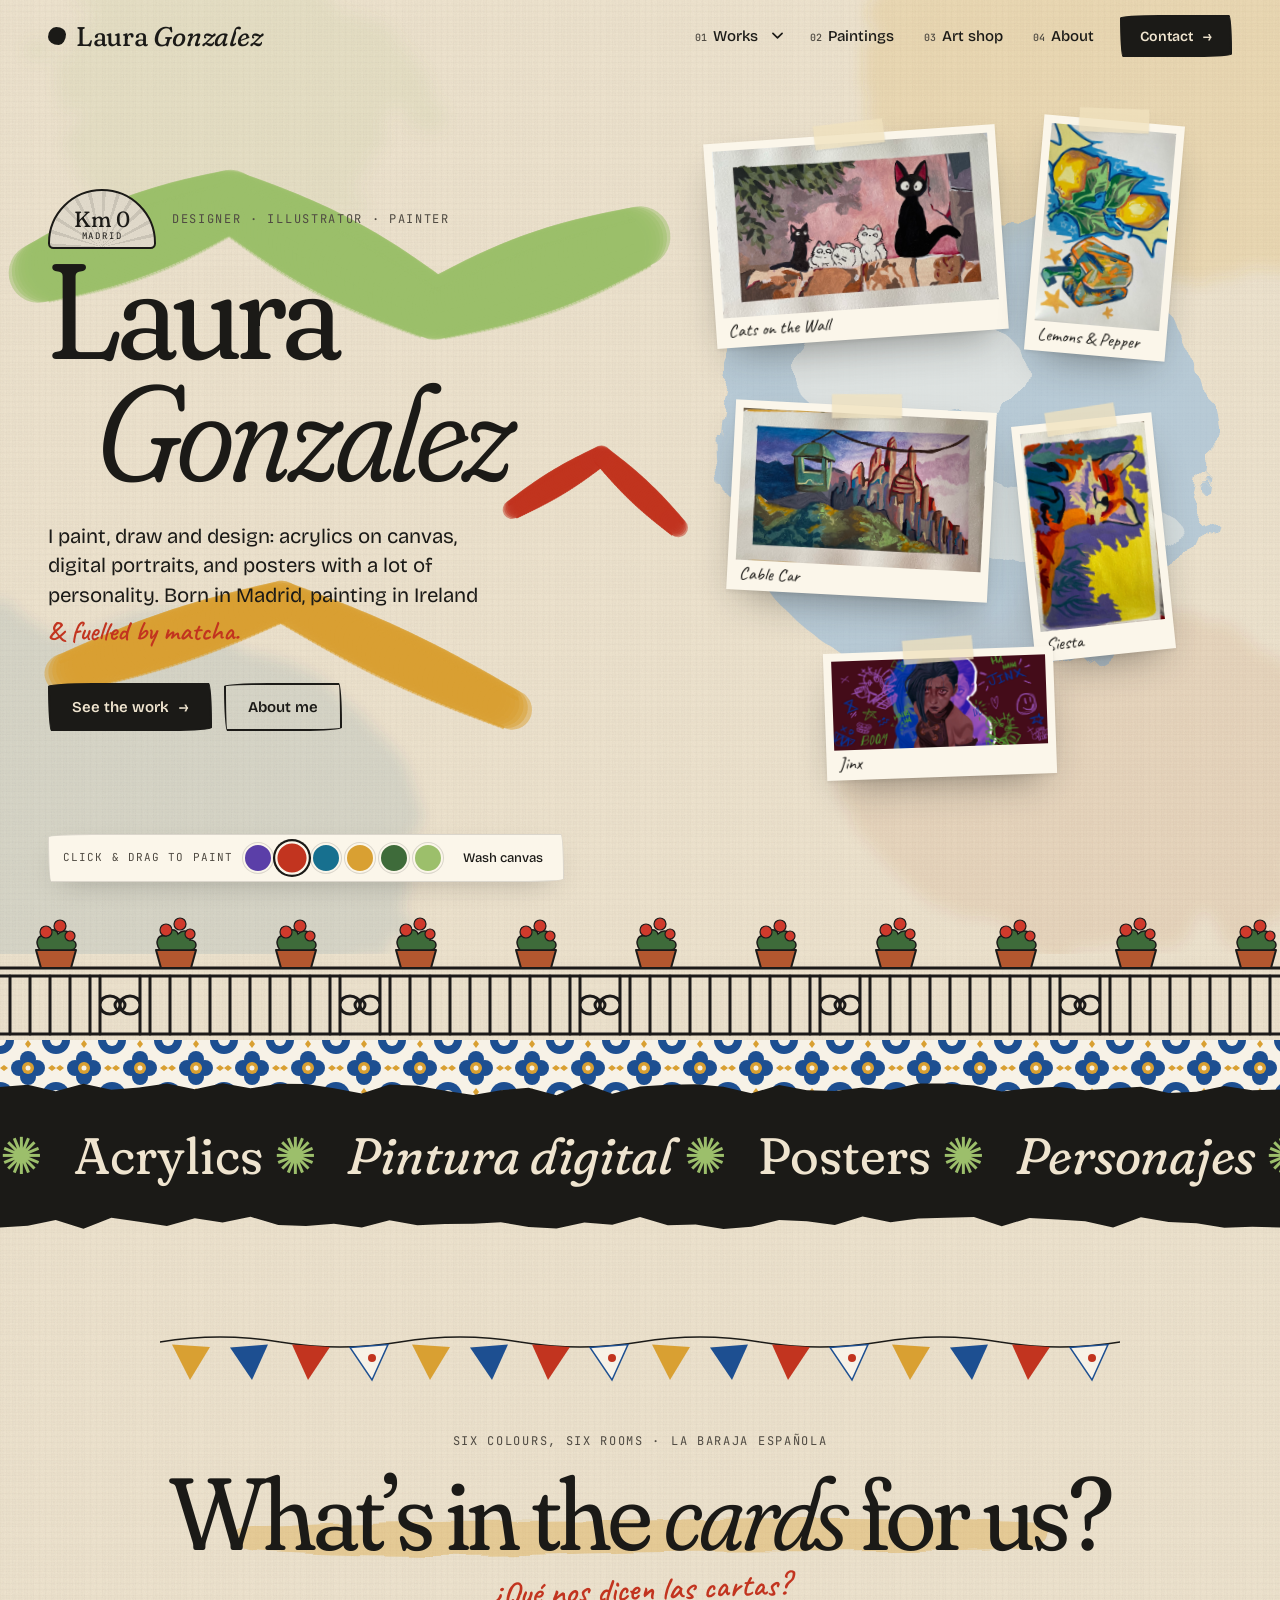
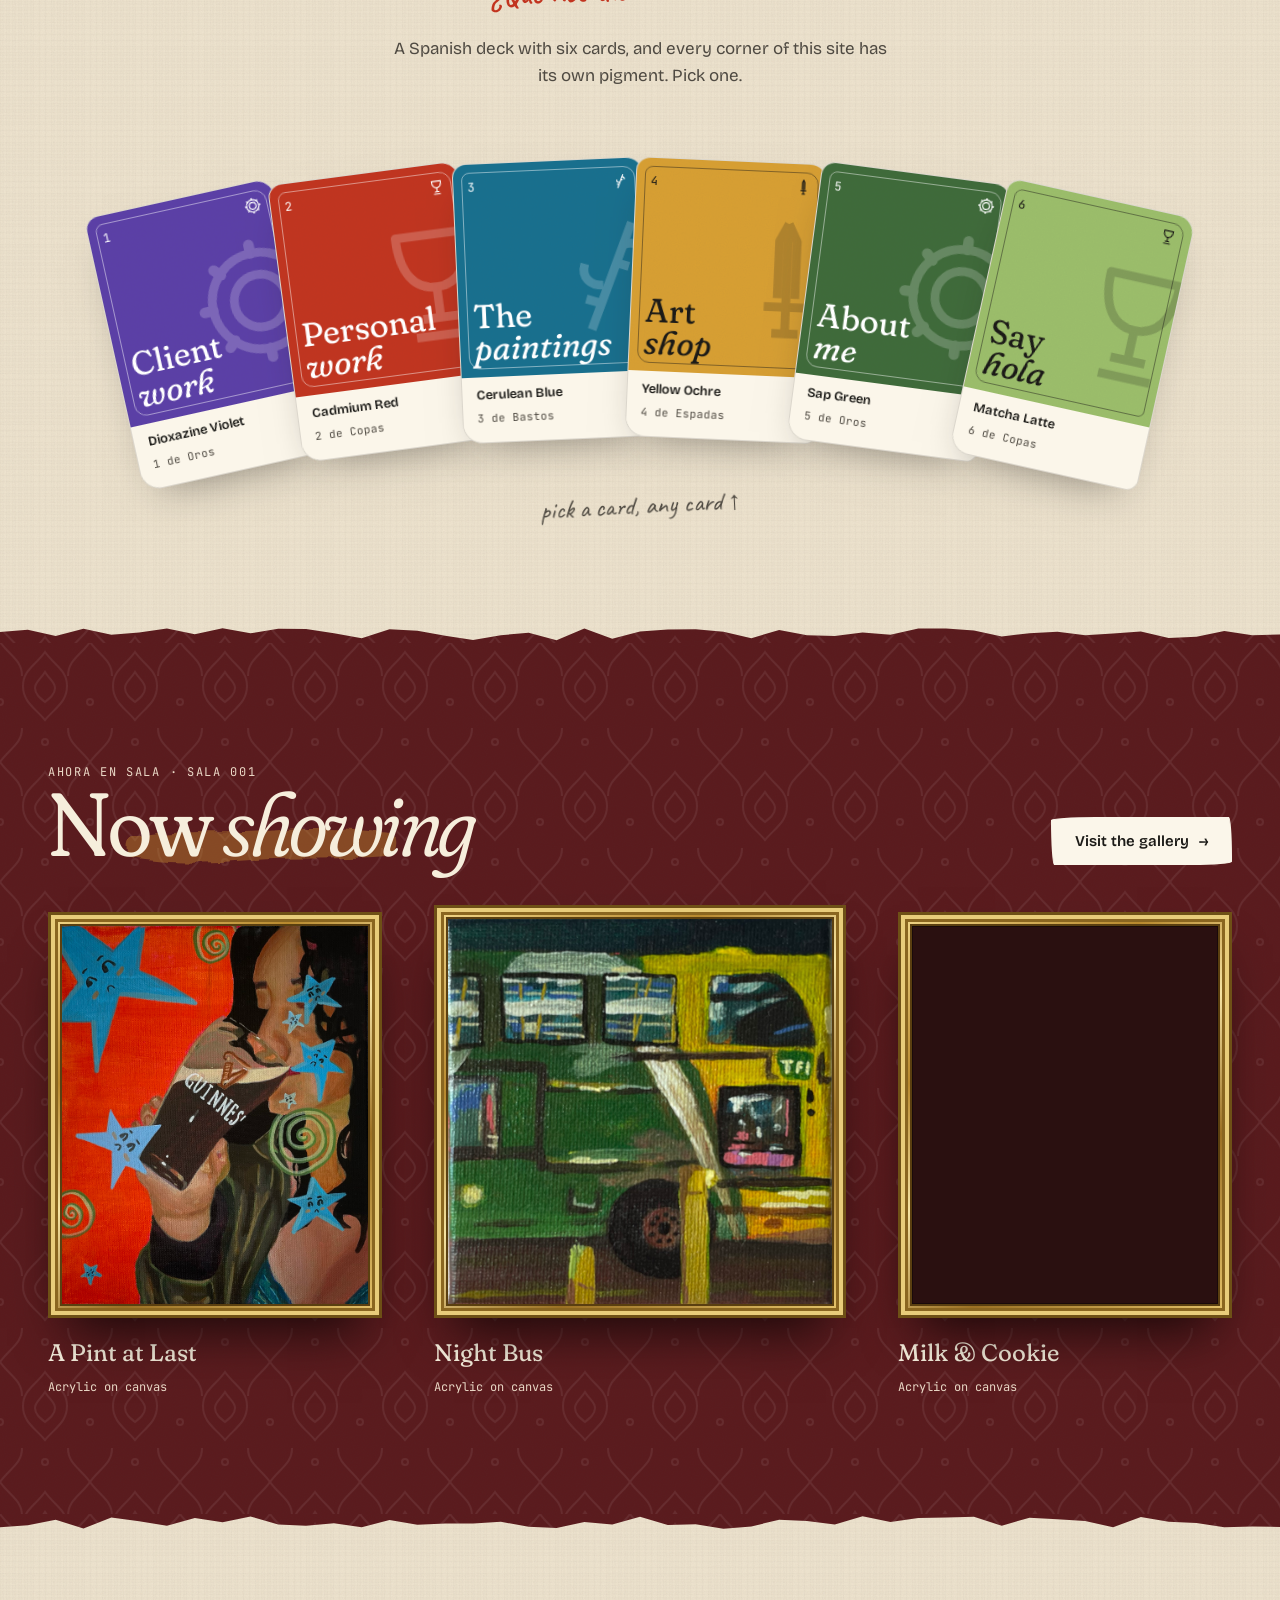
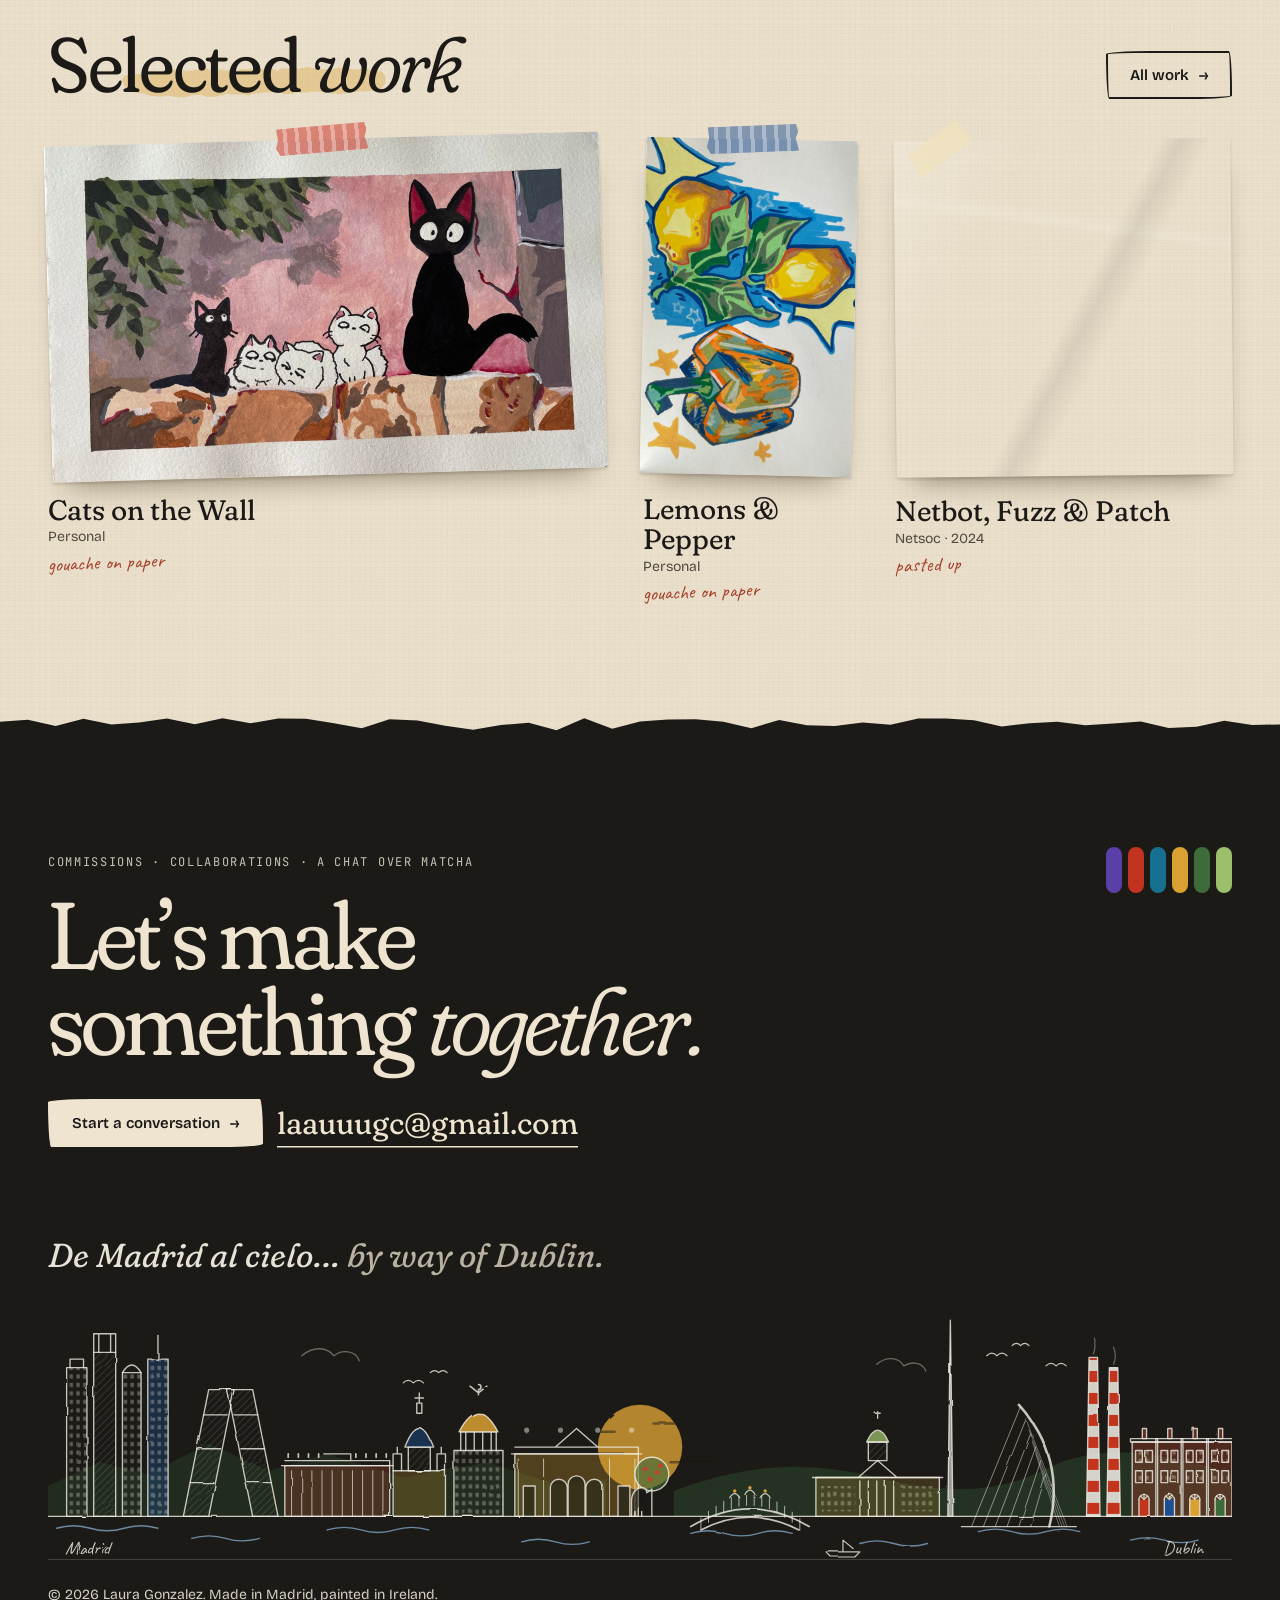
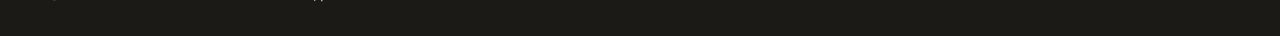
==== commit f4ab5ae6: "Remove placeholder socials, fill project years, add panda outcome, lead with design Co-Authored-By: " ====
--- a/index.html
+++ b/index.html
@@ -3,8 +3,8 @@
 <head>
   <meta charset="utf-8">
   <meta name="viewport" content="width=device-width, initial-scale=1">
-  <title>Laura Gonzalez · Painter, illustrator & designer</title>
-  <meta name="description" content="Laura Gonzalez: painter, illustrator and designer. Acrylic paintings, digital illustration, posters and character design.">
+  <title>Laura Gonzalez · Designer, illustrator & painter</title>
+  <meta name="description" content="Laura Gonzalez: designer, illustrator and painter. Posters, character design, digital illustration and acrylic paintings.">
   <meta name="theme-color" content="#f3efe6">
   <link rel="icon" href="data:image/svg+xml,%3Csvg xmlns=%22http://www.w3.org/2000/svg%22 viewBox=%220 0 100 100%22%3E%3Cpath d=%22M50 6c24 0 44 16 44 42 0 28-22 46-46 46S6 76 6 50 26 6 50 6z%22 fill=%22%23c2341f%22/%3E%3Ctext x=%2250%22 y=%2266%22 font-size=%2246%22 text-anchor=%22middle%22 fill=%22%23f3efe6%22 font-family=%22Georgia,serif%22 font-style=%22italic%22%3Elg%3C/text%3E%3C/svg%3E">
   <link rel="stylesheet" href="styles.css">
@@ -18,7 +18,7 @@
     <div class="hero-copy">
       <div class="hero-tag">
         <div class="km0" role="img" aria-label="Kilometre zero plaque: Madrid"><span class="km0-rays" aria-hidden="true"></span><b>Km 0</b><small lang="es">Madrid</small></div>
-        <p class="eyebrow">Painter · Illustrator · Designer</p>
+        <p class="eyebrow">Designer · Illustrator · Painter</p>
       </div>
       <h1 class="display" id="hero-title"><span>Laura</span> <span><em>Gonzalez</em></span></h1>
       <p class="hero-intro">I paint, draw and design: acrylics on canvas, digital portraits, and posters with a lot of personality. Born in Madrid, painting in Ireland <span class="hand">&amp; fuelled by matcha.</span></p>
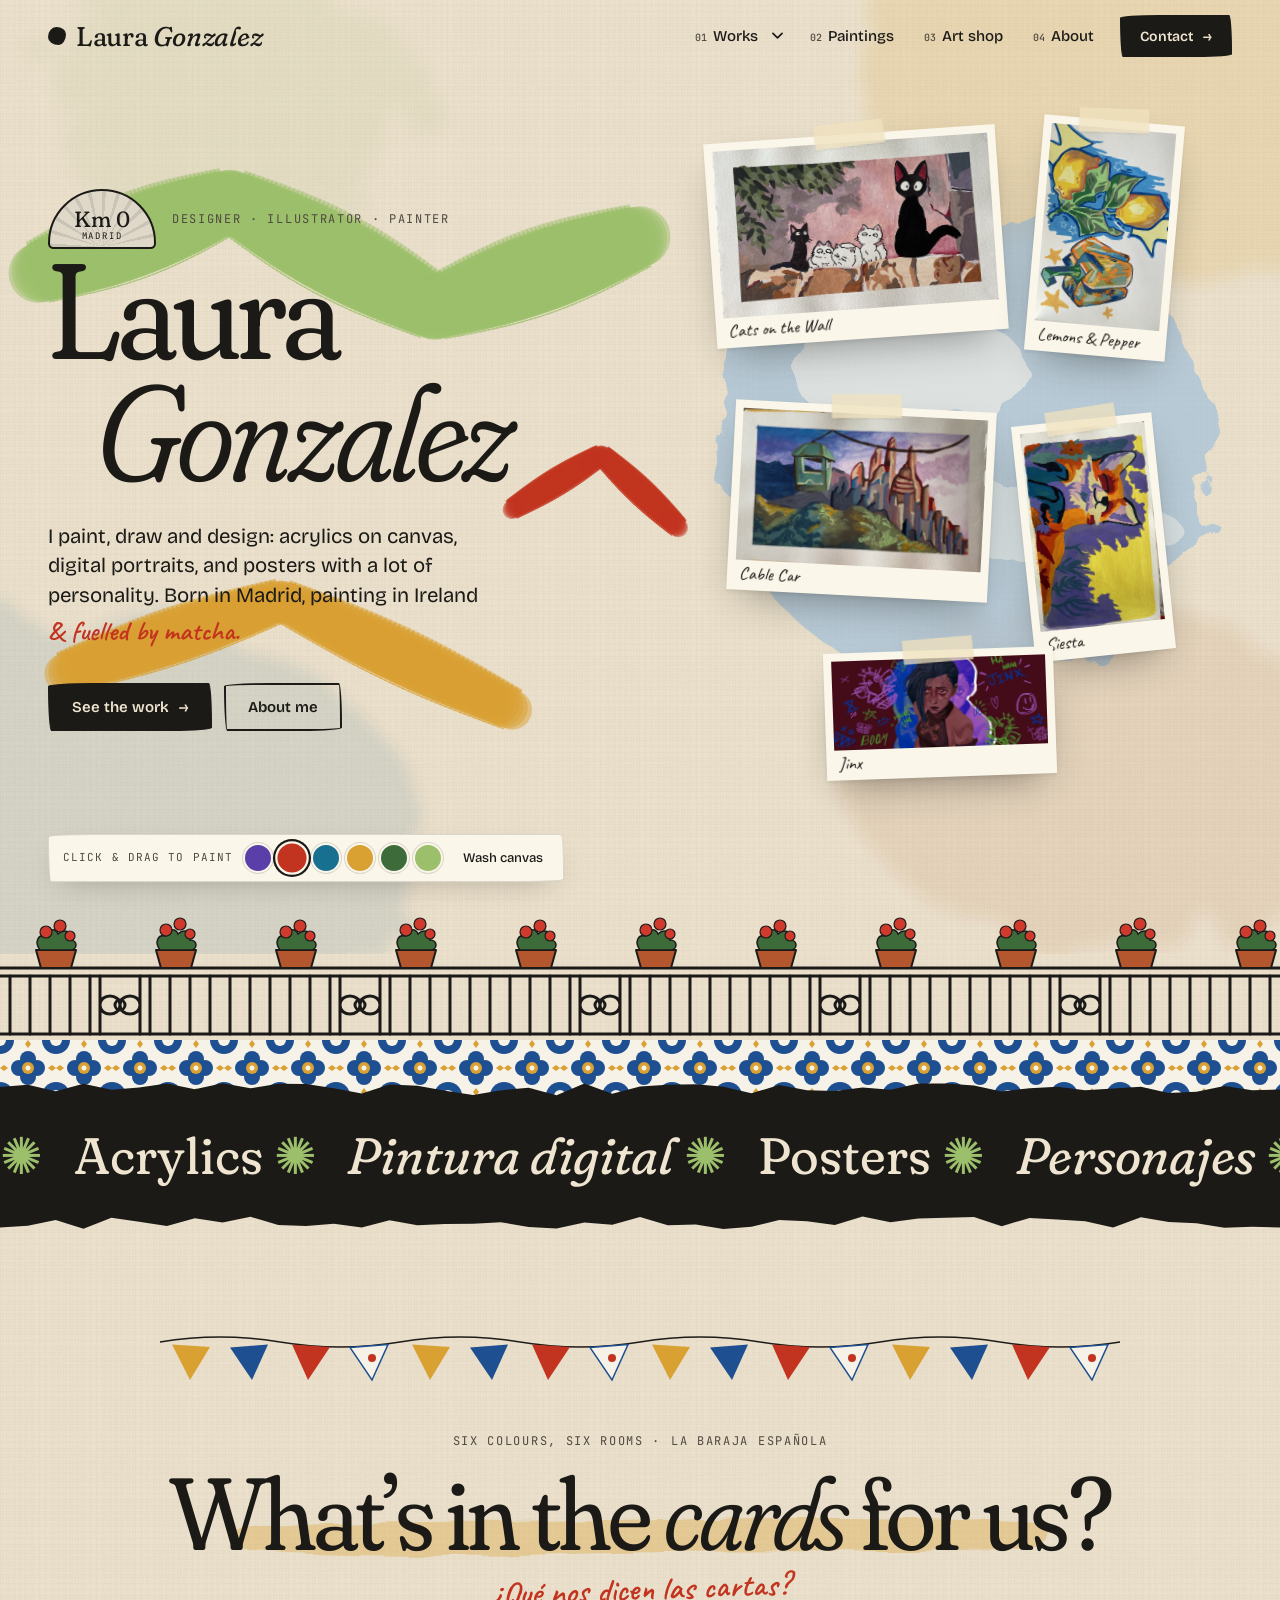
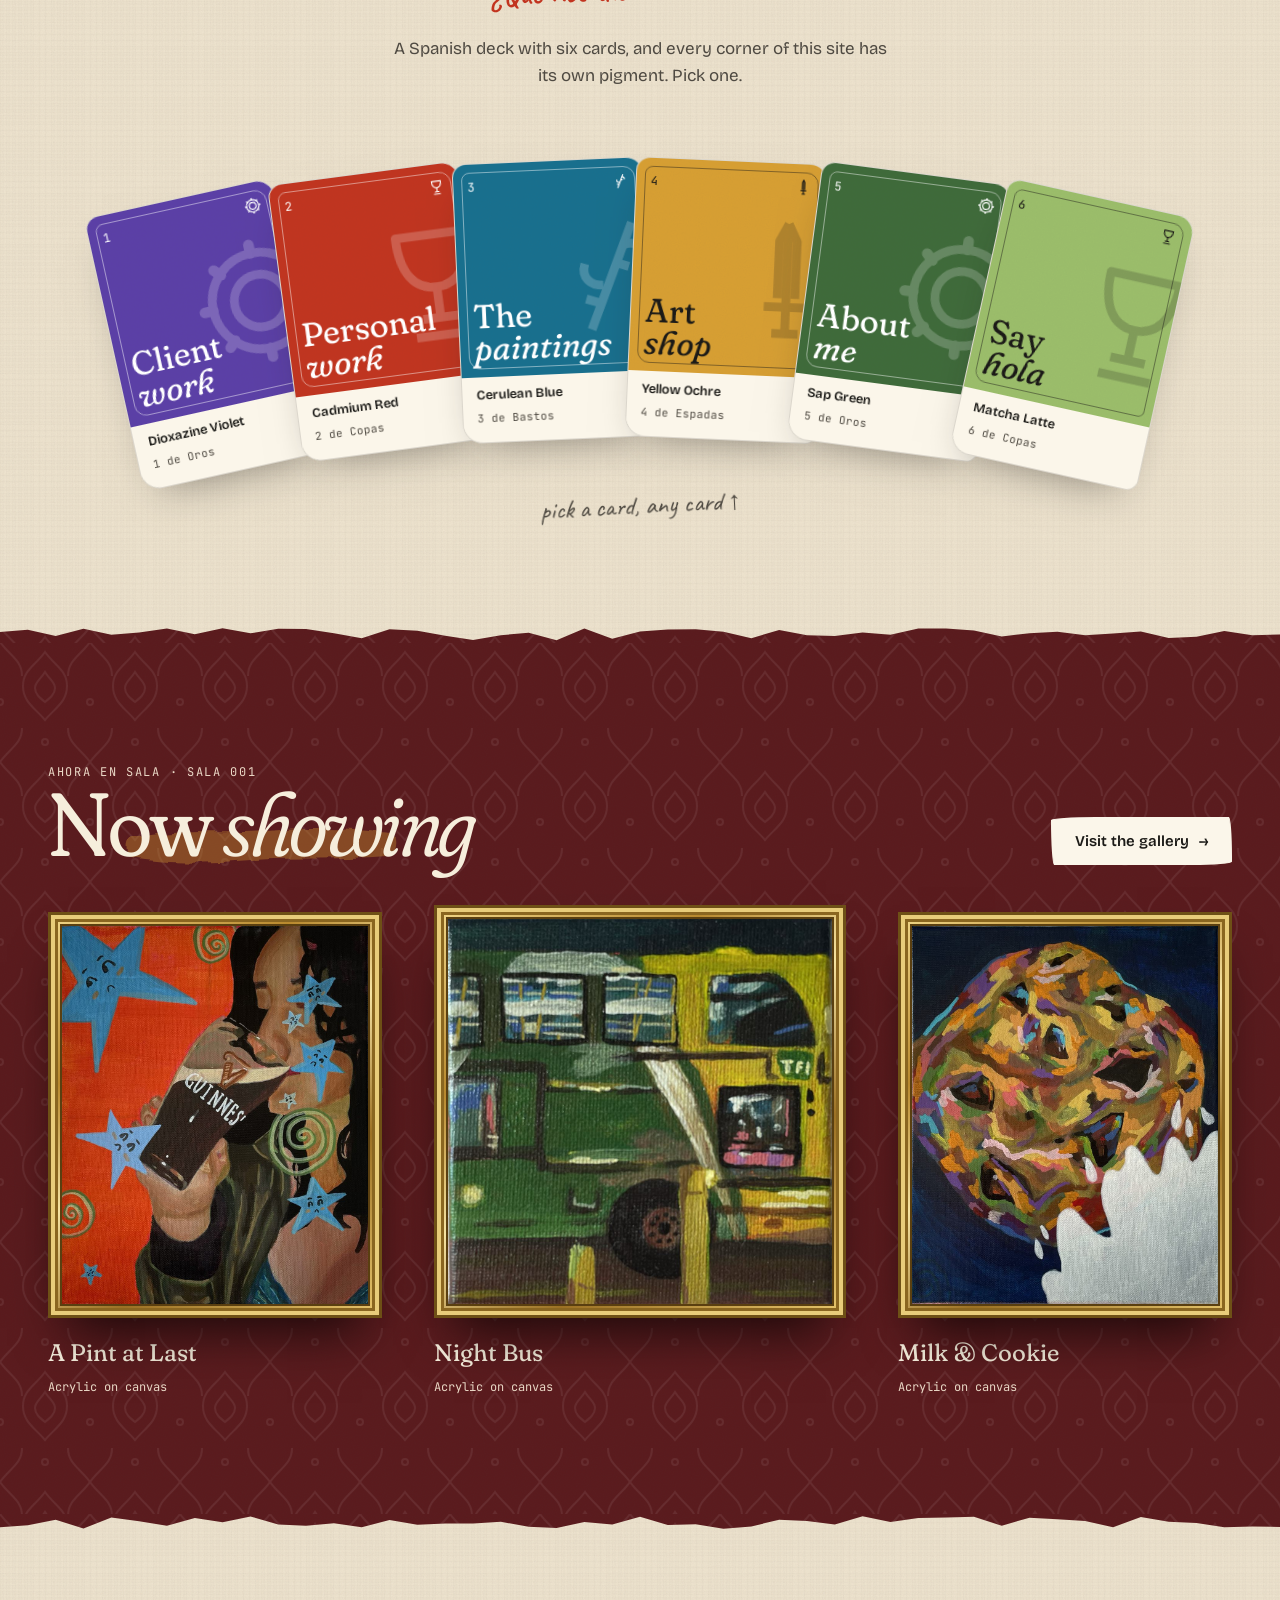
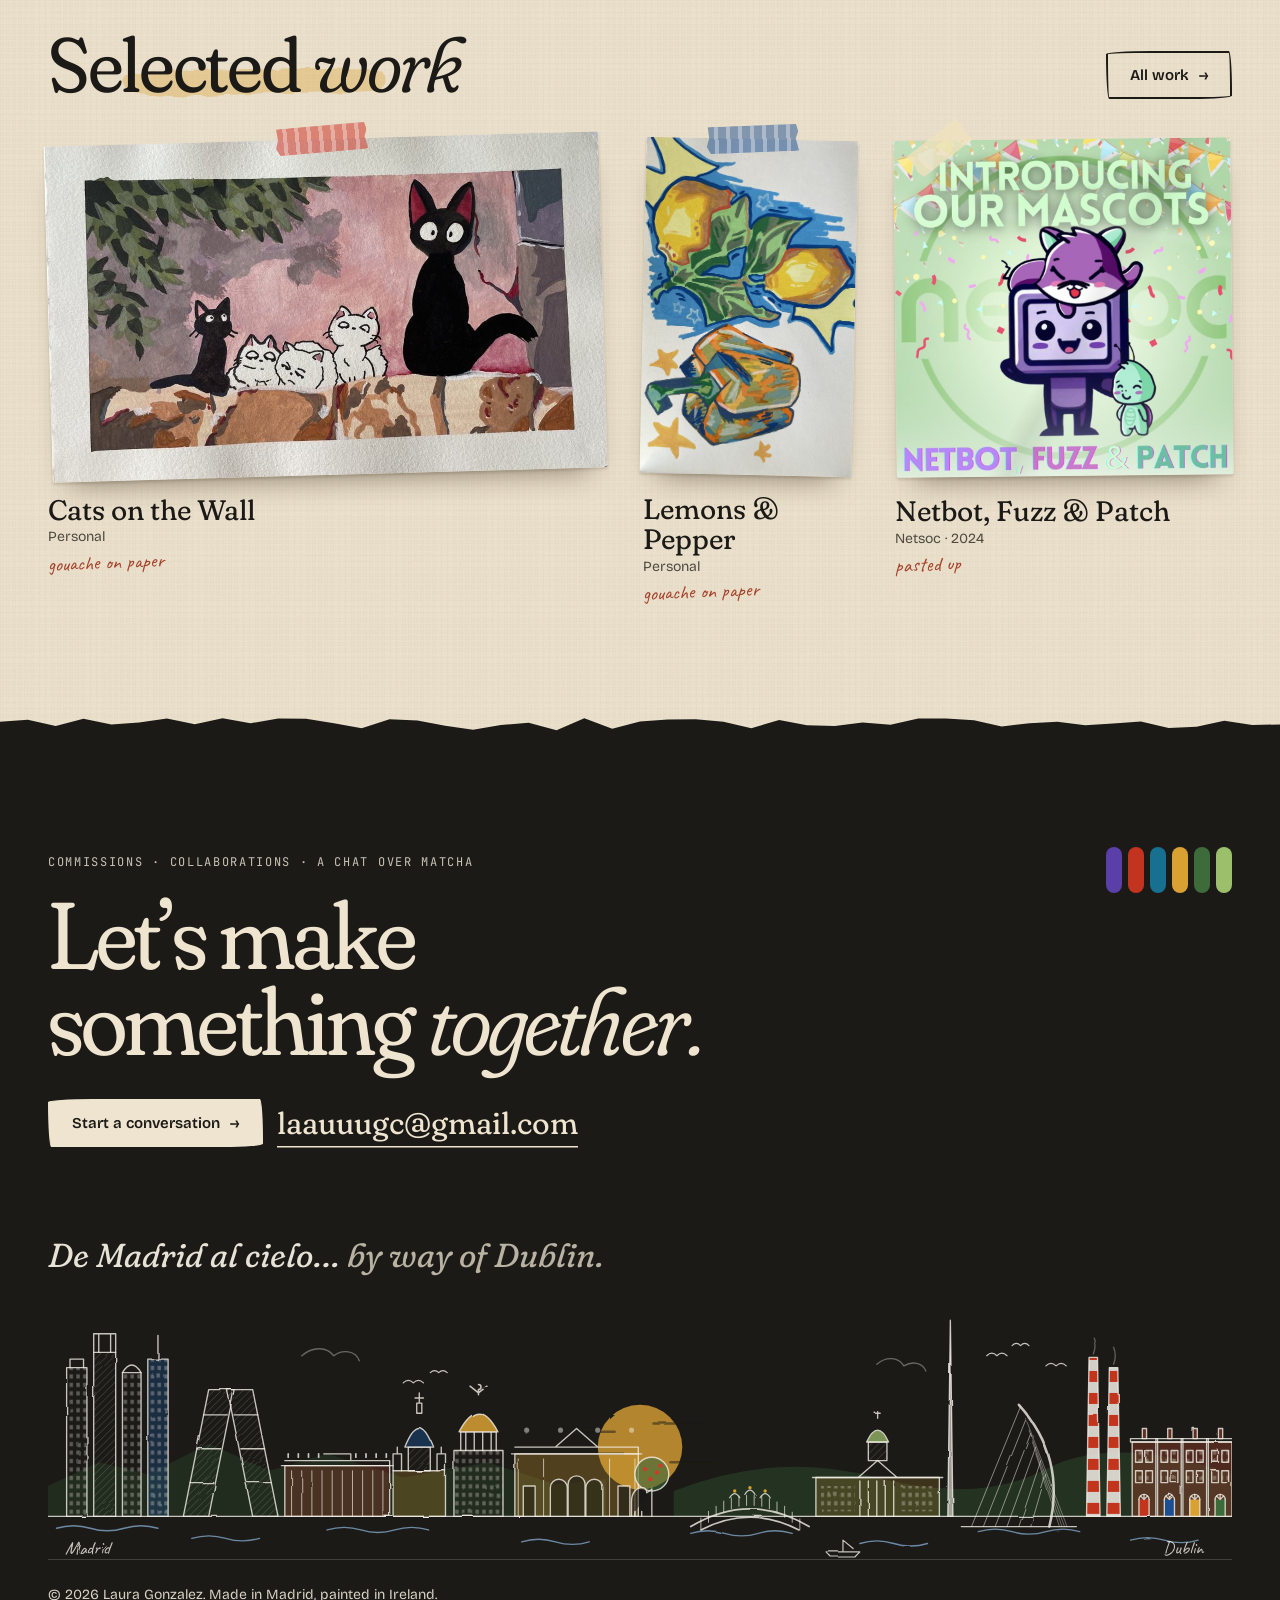
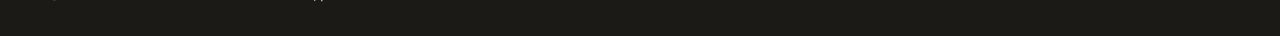
==== commit 3ac8a44d: "Speed up loading: image thumbnails with srcset, fonts loaded from the page head Co-Authored-By: Clau" ====
--- a/index.html
+++ b/index.html
@@ -7,6 +7,9 @@
   <meta name="description" content="Laura Gonzalez: designer, illustrator and painter. Posters, character design, digital illustration and acrylic paintings.">
   <meta name="theme-color" content="#f3efe6">
   <link rel="icon" href="data:image/svg+xml,%3Csvg xmlns=%22http://www.w3.org/2000/svg%22 viewBox=%220 0 100 100%22%3E%3Cpath d=%22M50 6c24 0 44 16 44 42 0 28-22 46-46 46S6 76 6 50 26 6 50 6z%22 fill=%22%23c2341f%22/%3E%3Ctext x=%2250%22 y=%2266%22 font-size=%2246%22 text-anchor=%22middle%22 fill=%22%23f3efe6%22 font-family=%22Georgia,serif%22 font-style=%22italic%22%3Elg%3C/text%3E%3C/svg%3E">
+  <link rel="preconnect" href="https://fonts.googleapis.com">
+  <link rel="preconnect" href="https://fonts.gstatic.com" crossorigin>
+  <link rel="stylesheet" href="https://fonts.googleapis.com/css2?family=Fraunces:ital,opsz,wght,SOFT,WONK@0,9..144,300..700,0..100,0..1;1,9..144,300..700,0..100,0..1&amp;family=Instrument+Serif:ital@0;1&amp;family=Bricolage+Grotesque:opsz,wght@12..96,400;12..96,500;12..96,600;12..96,700&amp;family=JetBrains+Mono:wght@400;500&amp;family=Caveat:wght@500;700&amp;display=swap">
   <link rel="stylesheet" href="styles.css">
   <script src="data.js" defer></script>
   <script src="script.js" defer></script>
--- a/styles.css
+++ b/styles.css
@@ -1,6 +1,3 @@
-@import url('https://fonts.googleapis.com/css2?family=Fraunces:ital,opsz,wght,SOFT,WONK@0,9..144,300..700,0..100,0..1;1,9..144,300..700,0..100,0..1&display=swap');
-@import url('https://fonts.googleapis.com/css2?family=Instrument+Serif:ital@0;1&family=Bricolage+Grotesque:opsz,wght@12..96,400;12..96,500;12..96,600;12..96,700&family=JetBrains+Mono:wght@400;500&family=Caveat:wght@500;700&display=swap');
-
 /* =====================================================================
    Tokens
    ===================================================================== */
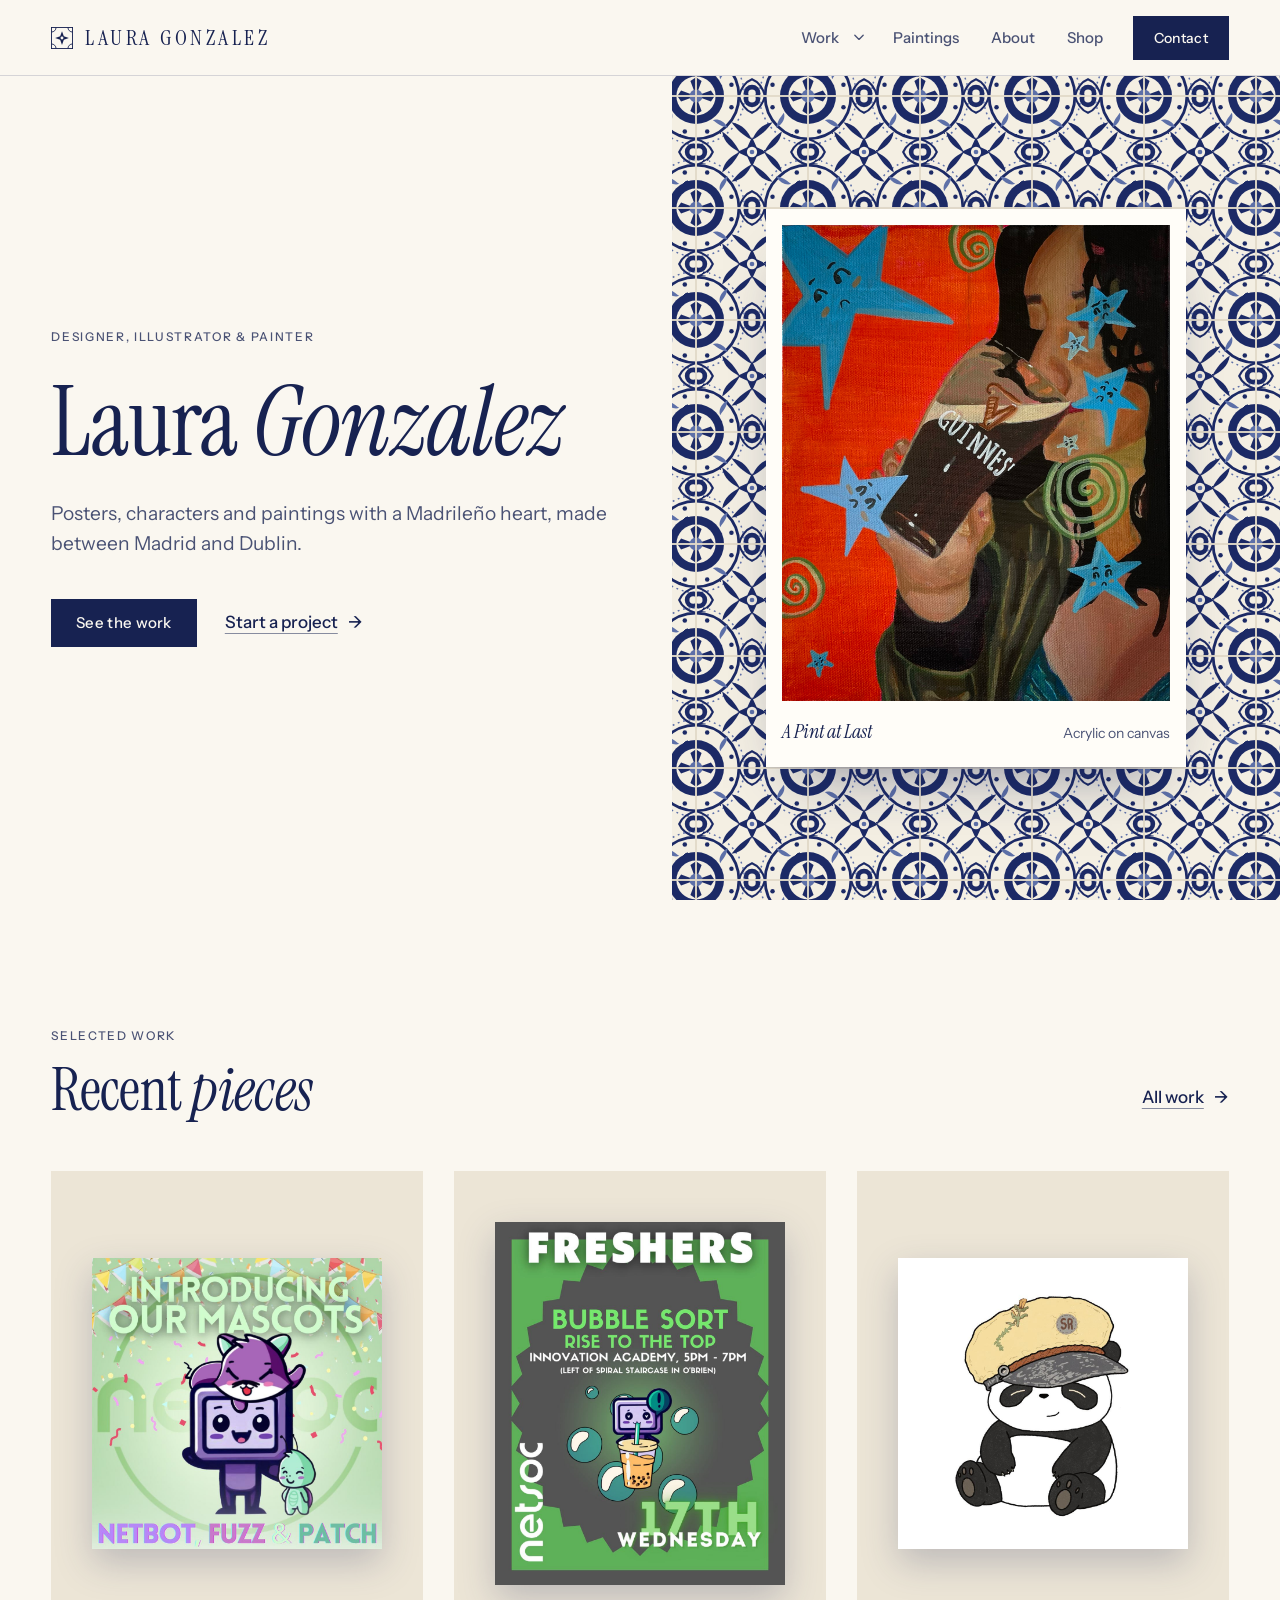
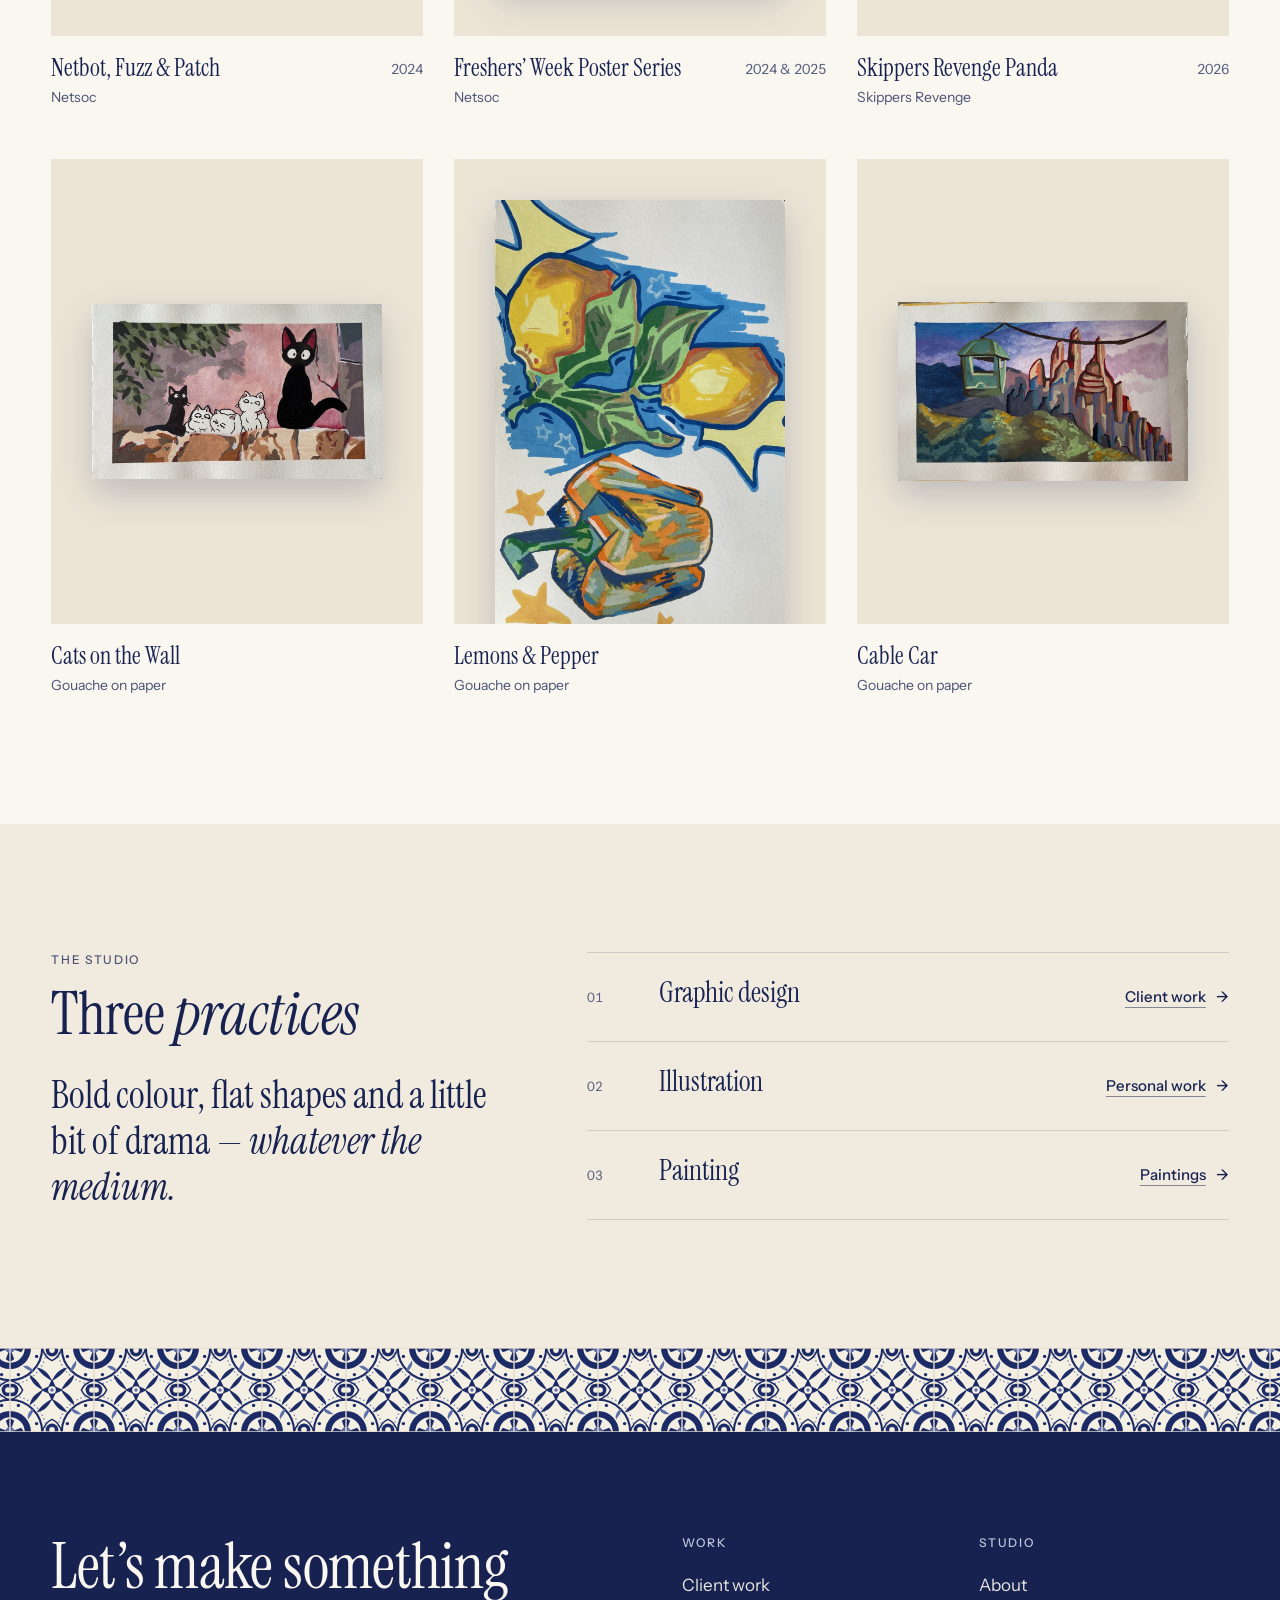
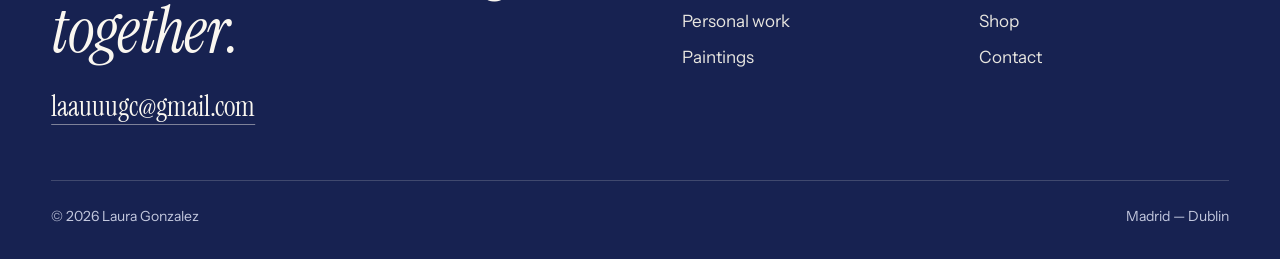
==== commit fe7d696a: "Redesign: editorial azulejo system, two typefaces, painted favourites Co-Authored-By: Claude Opus 5." ====
--- a/index.html
+++ b/index.html
@@ -4,12 +4,12 @@
   <meta charset="utf-8">
   <meta name="viewport" content="width=device-width, initial-scale=1">
   <title>Laura Gonzalez · Designer, illustrator & painter</title>
-  <meta name="description" content="Laura Gonzalez: designer, illustrator and painter. Posters, character design, digital illustration and acrylic paintings.">
-  <meta name="theme-color" content="#f3efe6">
-  <link rel="icon" href="data:image/svg+xml,%3Csvg xmlns=%22http://www.w3.org/2000/svg%22 viewBox=%220 0 100 100%22%3E%3Cpath d=%22M50 6c24 0 44 16 44 42 0 28-22 46-46 46S6 76 6 50 26 6 50 6z%22 fill=%22%23c2341f%22/%3E%3Ctext x=%2250%22 y=%2266%22 font-size=%2246%22 text-anchor=%22middle%22 fill=%22%23f3efe6%22 font-family=%22Georgia,serif%22 font-style=%22italic%22%3Elg%3C/text%3E%3C/svg%3E">
+  <meta name="description" content="Laura Gonzalez is a designer, illustrator and painter from Madrid, working in Dublin: posters, characters, gouache and acrylic paintings.">
+  <meta name="theme-color" content="#faf7f0">
+  <link rel="icon" href="data:image/svg+xml,%3Csvg xmlns=%22http://www.w3.org/2000/svg%22 viewBox=%220 0 24 24%22%3E%3Crect width=%2224%22 height=%2224%22 fill=%22%23172251%22/%3E%3Cpath d=%22M12 4.5 14 10l5.5 2-5.5 2-2 5.5-2-5.5L4.5 12 10 10z%22 fill=%22%23faf7f0%22/%3E%3C/svg%3E">
   <link rel="preconnect" href="https://fonts.googleapis.com">
   <link rel="preconnect" href="https://fonts.gstatic.com" crossorigin>
-  <link rel="stylesheet" href="https://fonts.googleapis.com/css2?family=Fraunces:ital,opsz,wght,SOFT,WONK@0,9..144,300..700,0..100,0..1;1,9..144,300..700,0..100,0..1&amp;family=Instrument+Serif:ital@0;1&amp;family=Bricolage+Grotesque:opsz,wght@12..96,400;12..96,500;12..96,600;12..96,700&amp;family=JetBrains+Mono:wght@400;500&amp;family=Caveat:wght@500;700&amp;display=swap">
+  <link rel="stylesheet" href="https://fonts.googleapis.com/css2?family=Instrument+Sans:wght@400;500;600&amp;family=Instrument+Serif:ital@0;1&amp;display=swap">
   <link rel="stylesheet" href="styles.css">
   <script src="data.js" defer></script>
   <script src="script.js" defer></script>
@@ -17,60 +17,43 @@
 <body data-page="home">
 <main id="main">
   <section class="hero" aria-labelledby="hero-title">
-    <canvas class="paint-layer" aria-hidden="true"></canvas>
     <div class="hero-copy">
-      <div class="hero-tag">
-        <div class="km0" role="img" aria-label="Kilometre zero plaque: Madrid"><span class="km0-rays" aria-hidden="true"></span><b>Km 0</b><small lang="es">Madrid</small></div>
-        <p class="eyebrow">Designer · Illustrator · Painter</p>
-      </div>
-      <h1 class="display" id="hero-title"><span>Laura</span> <span><em>Gonzalez</em></span></h1>
-      <p class="hero-intro">I paint, draw and design: acrylics on canvas, digital portraits, and posters with a lot of personality. Born in Madrid, painting in Ireland <span class="hand">&amp; fuelled by matcha.</span></p>
+      <p class="label">Designer, illustrator &amp; painter</p>
+      <h1 class="display" id="hero-title">Laura <em>Gonzalez</em></h1>
+      <p class="lede">Posters, characters and paintings with a Madrileño heart, made between Madrid and Dublin.</p>
       <div class="hero-actions">
-        <a class="btn" href="works.html">See the work <span class="arrow" aria-hidden="true">→</span></a>
-        <a class="btn ghost" href="about.html">About me</a>
+        <a class="btn" href="works.html">See the work</a>
+        <a class="arrow-link" href="contact.html"><span>Start a project</span></a>
       </div>
     </div>
-    <div class="prints" aria-label="Recent work"></div>
-    <div class="palette" role="group" aria-label="Paint on the page">
-      <span class="label">Click &amp; drag to paint</span>
-      <div class="swatches"><button class="swatch" type="button" aria-label="Dioxazine violet"></button><button class="swatch" type="button" aria-label="Cadmium red"></button><button class="swatch" type="button" aria-label="Cerulean blue"></button><button class="swatch" type="button" aria-label="Yellow ochre"></button><button class="swatch" type="button" aria-label="Sap green"></button><button class="swatch" type="button" aria-label="Matcha latte"></button></div>
-      <button class="wash" type="button">Wash canvas</button>
+    <div class="hero-art tiled">
+      <figure class="hero-card"></figure>
     </div>
   </section>
 
-  <div class="balcony" aria-hidden="true"></div>
-  <div class="tiles" aria-hidden="true"></div>
-  <div class="marquee" aria-hidden="true"><div class="marquee-track"><span><i>✺</i>Acrylics <i>✺</i><em lang="es">Pintura digital</em> <i>✺</i>Posters <i>✺</i><em lang="es">Personajes</em> <i>✺</i>Madrid → Cádiz → Ireland <i>✺</i><em lang="es">De Madrid al cielo</em> <i>✺</i>Iced matcha, oat milk </span><span><i>✺</i>Acrylics <i>✺</i><em lang="es">Pintura digital</em> <i>✺</i>Posters <i>✺</i><em lang="es">Personajes</em> <i>✺</i>Madrid → Cádiz → Ireland <i>✺</i><em lang="es">De Madrid al cielo</em> <i>✺</i>Iced matcha, oat milk </span><span><i>✺</i>Acrylics <i>✺</i><em lang="es">Pintura digital</em> <i>✺</i>Posters <i>✺</i><em lang="es">Personajes</em> <i>✺</i>Madrid → Cádiz → Ireland <i>✺</i><em lang="es">De Madrid al cielo</em> <i>✺</i>Iced matcha, oat milk </span><span><i>✺</i>Acrylics <i>✺</i><em lang="es">Pintura digital</em> <i>✺</i>Posters <i>✺</i><em lang="es">Personajes</em> <i>✺</i>Madrid → Cádiz → Ireland <i>✺</i><em lang="es">De Madrid al cielo</em> <i>✺</i>Iced matcha, oat milk </span></div></div>
-
-  <section class="deck-section" aria-labelledby="deck-title">
-    <div class="bunting" aria-hidden="true"></div>
-    <p class="eyebrow">Six colours, six rooms · <span lang="es">la baraja española</span></p>
-    <h2 class="display" id="deck-title" style="margin-top:14px">What’s in the <em>cards</em> for us?</h2>
-    <p class="es-sub" lang="es">¿Qué nos dicen las cartas?</p>
-    <p class="lede">A Spanish deck with six cards, and every corner of this site has its own pigment. Pick one.</p>
-    <nav class="deck" aria-label="Explore the site"></nav>
-    <p class="deck-note" aria-hidden="true">pick a card, any card ↑</p>
-  </section>
-
-  <section class="sala-teaser on-dark" aria-labelledby="sala-title">
+  <section class="section" aria-labelledby="selected-title">
     <div class="wrap">
       <div class="section-head">
-        <div>
-          <p class="eyebrow" lang="es">Ahora en sala · Sala 001</p>
-          <h2 class="display" id="sala-title">Now <em>showing</em></h2>
-        </div>
-        <a class="btn light" href="paintings.html">Visit the gallery <span class="arrow" aria-hidden="true">→</span></a>
+        <div><p class="label">Selected work</p><h2 class="display" id="selected-title">Recent <em>pieces</em></h2></div>
+        <a class="arrow-link" href="works.html"><span>All work</span></a>
       </div>
-      <div class="mini-wall"></div>
+      <div class="grid selected-grid"></div>
     </div>
   </section>
 
-  <section class="selected wrap" aria-labelledby="sel-title">
-    <div class="section-head">
-      <h2 class="display" id="sel-title">Selected <em>work</em></h2>
-      <a class="btn ghost" href="works.html">All work <span class="arrow" aria-hidden="true">→</span></a>
+  <section class="section alt" aria-labelledby="studio-title">
+    <div class="wrap intro-grid">
+      <div>
+        <p class="label">The studio</p>
+        <h2 class="display" id="studio-title" style="margin-top:16px">Three <em>practices</em></h2>
+        <p class="statement" style="margin-top:28px">Bold colour, flat shapes and a little bit of drama — <em>whatever the medium.</em></p>
+      </div>
+      <ol class="disciplines">
+        <li><span class="n">01</span><b>Graphic design</b><a class="arrow-link" href="works.html"><span>Client work</span></a></li>
+        <li><span class="n">02</span><b>Illustration</b><a class="arrow-link" href="personal-work.html"><span>Personal work</span></a></li>
+        <li><span class="n">03</span><b>Painting</b><a class="arrow-link" href="paintings.html"><span>Paintings</span></a></li>
+      </ol>
     </div>
-    <div class="feature-grid"></div>
   </section>
 </main>
 </body>
--- a/styles.css
+++ b/styles.css
@@ -1,1023 +1,395 @@
 /* =====================================================================
-   Tokens
+   Laura Gonzalez — portfolio
+   One ink (navy), one paper, one tile. Instrument Serif + Instrument Sans.
    ===================================================================== */
+
 :root {
-  --canvas: #f3efe6;
-  --canvas-2: #ebe5d8;
-  --paper: #fbf9f4;
-  --ink: #1b1a17;
-  --ink-2: #4f4a42;
-  --line: rgba(27, 26, 23, .14);
-  --line-strong: rgba(27, 26, 23, .28);
-
-  --violet: #5b3fa8;
-  --red: #c2341f;
-  --cerulean: #17708f;
-  --ochre: #d9a032;
-  --ochre-ink: #7a5208;
-  --sap: #3e6b3a;
-  --matcha: #9cbf6b;
-  --cobalt: #1d4f91;   /* Madrid azulejo blue */
-  --tile: #f7f2e7;
-
-  --pigment: var(--ink);        /* each page overrides this */
-  --pigment-ink: #fff;
-
-  --serif: 'Instrument Serif', 'Times New Roman', serif;
-  --sans: 'Bricolage Grotesque', system-ui, sans-serif;
-  --mono: 'JetBrains Mono', ui-monospace, monospace;
-  --hand: 'Caveat', cursive;
-
-  --gutter: clamp(16px, 4vw, 48px);
-  --max: 1320px;
-  --radius: 14px;
-  --ease: cubic-bezier(.2, .8, .2, 1);
-  --ease-soft: cubic-bezier(.22, 1, .36, 1);
-
-  --texture: url("data:image/svg+xml,%3Csvg xmlns='http://www.w3.org/2000/svg' width='240' height='240'%3E%3Cfilter id='n'%3E%3CfeTurbulence type='fractalNoise' baseFrequency='.9' numOctaves='3' stitchTiles='stitch'/%3E%3CfeColorMatrix values='0 0 0 0 .1 0 0 0 0 .09 0 0 0 0 .07 0 0 0 .055 0'/%3E%3C/filter%3E%3Crect width='240' height='240' filter='url(%23n)'/%3E%3C/svg%3E");
-  --weave: repeating-linear-gradient(0deg, rgba(27,26,23,.018) 0 1px, transparent 1px 3px), repeating-linear-gradient(90deg, rgba(27,26,23,.018) 0 1px, transparent 1px 3px);
-}
-
-body[data-pigment="client"]    { --pigment: var(--violet);   --pigment-ink: #fff; }
-body[data-pigment="personal"]  { --pigment: var(--red);      --pigment-ink: #fff; }
-body[data-pigment="paintings"] { --pigment: var(--cerulean); --pigment-ink: #fff; }
-body[data-pigment="shop"]      { --pigment: var(--ochre);    --pigment-ink: var(--ink); }
-body[data-pigment="about"]     { --pigment: var(--sap);      --pigment-ink: #fff; }
-body[data-pigment="contact"]   { --pigment: var(--matcha);   --pigment-ink: var(--ink); }
-
-/* =====================================================================
-   Base
-   ===================================================================== */
+  --paper: #faf7f0;
+  --bone: #f1ebdf;
+  --mat: #ece5d6;
+  --white: #fffdf8;
+  --ink: #172251;
+  --ink-2: #4a5274;
+  --ink-3: #575f80;
+  --rule: rgba(23, 34, 81, .16);
+  --rule-strong: rgba(23, 34, 81, .5);
+  --saffron: #d99a2b;
+
+  --serif: 'Instrument Serif', Georgia, 'Times New Roman', serif;
+  --sans: 'Instrument Sans', system-ui, -apple-system, 'Segoe UI', sans-serif;
+
+  --tile: url("images/tiles/azulejo.svg");
+
+  --gutter: clamp(20px, 4vw, 56px);
+  --max: 1280px;
+  --edge: max(var(--gutter), calc((100vw - var(--max)) / 2));
+  --header: 76px;
+  --ease: cubic-bezier(.2, .7, .2, 1);
+}
+
+/* ---------- base ---------- */
 *, *::before, *::after { box-sizing: border-box; margin: 0; padding: 0; }
-html { scroll-behavior: smooth; -webkit-text-size-adjust: 100%; }
+html { -webkit-text-size-adjust: 100%; scroll-padding-top: calc(var(--header) + 16px); }
 body {
-  font-family: var(--sans);
-  font-size: 17px;
-  line-height: 1.6;
-  color: var(--ink);
-  background-color: var(--canvas);
-  background-image: var(--texture), var(--weave);
-  overflow-x: hidden;
-  -webkit-font-smoothing: antialiased;
-}
-a { color: inherit; text-decoration: none; }
+  background: var(--paper); color: var(--ink);
+  font: 400 17px/1.6 var(--sans);
+  -webkit-font-smoothing: antialiased; text-rendering: optimizeLegibility;
+}
 img, svg { display: block; max-width: 100%; }
-button { font: inherit; color: inherit; }
-ul { list-style: none; }
-::selection { background: var(--pigment); color: var(--pigment-ink); }
+img { height: auto; }
+a { color: inherit; }
+button, input, select, textarea { font: inherit; color: inherit; }
+ul, ol { list-style: none; }
+::selection { background: var(--ink); color: var(--paper); }
+main { overflow-x: clip; }
 
 .wrap { width: min(100% - 2 * var(--gutter), var(--max)); margin-inline: auto; }
-.eyebrow {
-  font-family: var(--mono); font-size: 12px; letter-spacing: .14em; text-transform: uppercase;
-  color: var(--ink-2); display: inline-flex; align-items: center; gap: 10px;
-}
-.eyebrow .chip { width: 14px; height: 14px; border-radius: 4px; background: var(--pigment); }
-.display {
-  font-family: var(--serif); font-weight: 400; letter-spacing: -.02em; line-height: .9;
-}
+.sr-only { position: absolute !important; width: 1px; height: 1px; padding: 0; margin: -1px; overflow: hidden; clip: rect(0 0 0 0); white-space: nowrap; border: 0; }
+
+:focus { outline: none; }
+:focus-visible { outline: 2px solid var(--ink); outline-offset: 4px; }
+.on-ink :focus-visible { outline-color: var(--paper); }
+
+.skip-link {
+  position: fixed; top: 12px; left: 12px; z-index: 300; padding: 10px 16px;
+  background: var(--ink); color: var(--paper); font-weight: 500; text-decoration: none;
+  transform: translateY(-200%); transition: transform .2s;
+}
+.skip-link:focus { transform: none; }
+
+/* ---------- type ---------- */
+.label {
+  font: 500 12px/1.4 var(--sans); letter-spacing: .14em; text-transform: uppercase; color: var(--ink-2);
+}
+.display { font-family: var(--serif); font-weight: 400; line-height: 1; letter-spacing: -.01em; }
 .display em { font-style: italic; }
-.hand { font-family: var(--hand); font-weight: 600; }
-
-/* Image slot: shows a soft primed-canvas box until the image loads */
-.ph {
-  position: relative; overflow: hidden;
-  background: var(--canvas-2) var(--texture);
-}
-.ph::after {
-  content: attr(data-label); position: absolute; inset: 0; display: grid; place-items: center;
-  font: 500 11px var(--mono); letter-spacing: .08em; color: #8a8378; text-align: center; padding: 8px;
-}
-.ph img { position: absolute; inset: 0; width: 100%; height: 100%; object-fit: cover; z-index: 1; }
-.ph.loaded::after { display: none; }
-
-/* Buttons */
+h1.display { font-size: clamp(52px, 7.4vw, 112px); }
+h2.display { font-size: clamp(38px, 4.6vw, 68px); }
+.lede { font-size: clamp(18px, 1.5vw, 21px); line-height: 1.55; color: var(--ink-2); max-width: 46ch; }
+.prose p { max-width: 62ch; }
+.prose p + p { margin-top: 1em; }
+
+.link {
+  text-decoration: underline; text-decoration-thickness: 1px; text-underline-offset: .28em;
+  text-decoration-color: var(--rule-strong); transition: text-decoration-color .2s;
+}
+.link:hover { text-decoration-color: currentColor; }
+.arrow-link { display: inline-flex; align-items: center; gap: 10px; min-height: 44px; font-weight: 500; text-decoration: none; }
+.arrow-link::after { content: '→'; transition: transform .25s var(--ease); }
+.arrow-link:hover::after { transform: translateX(4px); }
+.arrow-link span { text-decoration: underline; text-decoration-thickness: 1px; text-underline-offset: .3em; text-decoration-color: var(--rule-strong); }
+
+/* ---------- buttons ---------- */
 .btn {
-  display: inline-flex; align-items: center; gap: 10px; min-height: 48px;
-  padding: 12px 22px; border-radius: 999px; border: 1.5px solid var(--ink);
-  font: 600 15px var(--sans); background: var(--ink); color: var(--canvas); cursor: pointer;
-  transition: transform .25s var(--ease), background-color .2s, color .2s;
-}
-.btn:hover { transform: translateY(-2px); background: var(--pigment); border-color: var(--pigment); color: var(--pigment-ink); }
+  display: inline-flex; align-items: center; justify-content: center; gap: 10px; min-height: 48px;
+  padding: 12px 24px; border: 1px solid var(--ink); background: var(--ink); color: var(--paper);
+  font: 500 15px/1 var(--sans); letter-spacing: .02em; text-decoration: none; cursor: pointer;
+  transition: background-color .2s, color .2s, border-color .2s;
+}
+.btn:hover { background: #24337a; border-color: #24337a; }
 .btn.ghost { background: transparent; color: var(--ink); }
-.btn .arrow { transition: transform .25s var(--ease); }
-.btn:hover .arrow { transform: translateX(4px); }
-
-.link-underline {
-  background: linear-gradient(currentColor, currentColor) 0 100% / 100% 1.5px no-repeat;
-  transition: background-size .3s var(--ease);
-}
-.link-underline:hover { background-size: 0 1.5px; background-position: 100% 100%; }
-
-/* =====================================================================
-   Accessibility helpers
-   ===================================================================== */
-.skip-link {
-  position: fixed; top: 12px; left: 12px; z-index: 300;
-  background: var(--ink); color: var(--canvas); padding: 10px 16px; border-radius: 8px;
-  font: 600 14px var(--sans); transform: translateY(-180%); transition: transform .2s;
-}
-.skip-link:focus { transform: none; }
-.sr-only {
-  position: absolute !important; width: 1px; height: 1px; padding: 0; margin: -1px;
-  overflow: hidden; clip: rect(0 0 0 0); white-space: nowrap; border: 0;
-}
-:focus { outline: none; }
-:focus-visible { outline: 3px solid var(--ink); outline-offset: 3px; border-radius: 6px; }
-.on-dark :focus-visible { outline-color: var(--canvas); }
-
-/* =====================================================================
-   Header & navigation
-   ===================================================================== */
+.btn.ghost:hover { background: var(--ink); color: var(--paper); }
+.on-ink .btn { background: var(--paper); color: var(--ink); border-color: var(--paper); }
+.on-ink .btn:hover { background: var(--saffron); border-color: var(--saffron); }
+
+/* ---------- header ---------- */
 .site-header {
-  position: fixed; inset: 0 0 auto 0; z-index: 100; height: 72px;
-  display: flex; align-items: center; gap: 24px; padding-inline: var(--gutter);
-  transition: background-color .3s, box-shadow .3s;
-}
-.site-header.scrolled {
-  background: rgba(243, 239, 230, .9);
-  -webkit-backdrop-filter: blur(10px) saturate(1.2); backdrop-filter: blur(10px) saturate(1.2);
-  box-shadow: 0 1px 0 var(--line);
+  position: sticky; top: 0; z-index: 100; height: var(--header);
+  display: flex; align-items: center; gap: 32px; padding-inline: var(--edge);
+  background: var(--paper); border-bottom: 1px solid var(--rule);
 }
 .wordmark {
-  font-family: var(--serif); font-size: 27px; line-height: 1; letter-spacing: -.01em;
-  display: inline-flex; align-items: center; gap: 10px; padding: 6px 0; white-space: nowrap;
-}
-.wordmark em { font-style: italic; }
-.wordmark .blob {
-  width: 18px; height: 18px; border-radius: 46% 54% 40% 60% / 55% 40% 60% 45%;
-  background: var(--pigment); transition: border-radius .6s var(--ease), transform .6s var(--ease);
-}
-.wordmark:hover .blob { border-radius: 60% 40% 55% 45% / 40% 60% 45% 55%; transform: rotate(90deg); }
-
+  display: inline-flex; align-items: center; gap: 12px; text-decoration: none;
+  font: 400 22px/1 var(--serif); letter-spacing: .16em; text-transform: uppercase; white-space: nowrap;
+}
+.wordmark .mark { width: 22px; height: 22px; flex: none; }
 .nav { margin-left: auto; }
-.nav > ul { display: flex; align-items: center; gap: 6px; }
+.nav > ul { display: flex; align-items: center; gap: 4px; }
 .nav-link {
-  position: relative; display: inline-flex; align-items: baseline; gap: 6px;
-  padding: 10px 12px; font-weight: 500; font-size: 15px; border-radius: 999px;
-  transition: background-color .2s;
-}
-.nav-link small { font-family: var(--mono); font-size: 10px; color: var(--ink-2); }
-.nav-link:hover { background: rgba(27,26,23,.06); }
-.nav-link[aria-current]::after {
-  content: ''; position: absolute; left: 10px; right: 10px; bottom: 2px; height: 7px;
-  background: var(--pigment);
-  -webkit-mask: url("data:image/svg+xml,%3Csvg xmlns='http://www.w3.org/2000/svg' viewBox='0 0 100 10' preserveAspectRatio='none'%3E%3Cpath d='M2 6c12-4 22 1 34-1s20-3 32-1 20 2 30-1' fill='none' stroke='black' stroke-width='4' stroke-linecap='round'/%3E%3C/svg%3E") center / 100% 100% no-repeat;
-          mask: url("data:image/svg+xml,%3Csvg xmlns='http://www.w3.org/2000/svg' viewBox='0 0 100 10' preserveAspectRatio='none'%3E%3Cpath d='M2 6c12-4 22 1 34-1s20-3 32-1 20 2 30-1' fill='none' stroke='black' stroke-width='4' stroke-linecap='round'/%3E%3C/svg%3E") center / 100% 100% no-repeat;
-}
-.nav-cta { margin-left: 8px; }
-.nav-cta .btn { min-height: 42px; padding: 8px 18px; font-size: 14px; }
-
-/* Header sitting on top of a project's coloured banner */
-body[data-page="project"] .site-header:not(.scrolled) .wordmark,
-body[data-page="project"] .site-header:not(.scrolled) .nav-link,
-body[data-page="project"] .site-header:not(.scrolled) .sub-toggle,
-body[data-page="project"] .site-header:not(.scrolled) .menu-btn { color: var(--pigment-ink); border-color: currentColor; }
-body[data-page="project"] .site-header:not(.scrolled) .nav-link small { color: inherit; opacity: .75; }
-body[data-page="project"] .site-header:not(.scrolled) .nav-link:hover,
-body[data-page="project"] .site-header:not(.scrolled) .sub-toggle:hover { background: rgba(255,255,255,.14); }
-body[data-page="project"] .site-header:not(.scrolled) .blob { background: var(--pigment-ink); }
-body[data-page="project"] .site-header:not(.scrolled) :focus-visible { outline-color: var(--pigment-ink); }
-
-/* Works dropdown */
+  position: relative; display: inline-flex; align-items: center; min-height: 44px; padding: 0 14px;
+  font-size: 15px; font-weight: 500; text-decoration: none; color: var(--ink-2); transition: color .2s;
+}
+.nav-link:hover, .nav-link[aria-current] { color: var(--ink); }
+.nav-link[aria-current]::after { content: ''; position: absolute; left: 14px; right: 14px; bottom: 8px; height: 1px; background: var(--ink); }
+.nav-cta { margin-left: 12px; }
+.nav-cta .btn { min-height: 44px; padding: 10px 20px; font-size: 14px; }
+
 .has-sub { position: relative; display: flex; align-items: center; }
 .has-sub .nav-link { padding-right: 4px; }
-.sub-toggle {
-  width: 30px; height: 30px; display: grid; place-items: center; border-radius: 50%;
-  background: none; border: 0; cursor: pointer; transition: background-color .2s;
-}
-.sub-toggle:hover { background: rgba(27,26,23,.06); }
-.sub-toggle svg { width: 11px; transition: transform .25s var(--ease); }
+.sub-toggle { width: 32px; height: 44px; display: grid; place-items: center; border: 0; background: none; cursor: pointer; color: var(--ink-2); }
+.sub-toggle svg { width: 10px; transition: transform .2s; }
 .has-sub.open .sub-toggle svg { transform: rotate(180deg); }
 .sub {
-  position: absolute; top: calc(100% + 12px); left: -8px; width: 300px; padding: 8px;
-  background: var(--paper); border: 1px solid var(--line); border-radius: 18px;
-  box-shadow: 0 24px 48px -18px rgba(27,26,23,.3);
-  opacity: 0; visibility: hidden; transform: translateY(-6px);
-  transition: opacity .18s, transform .18s var(--ease), visibility 0s .18s;
-}
-.sub::before { content: ''; position: absolute; left: 0; right: 0; top: -14px; height: 14px; }
-.has-sub.open .sub { opacity: 1; visibility: visible; transform: none; transition: opacity .18s, transform .18s var(--ease), visibility 0s; }
-.sub a {
-  display: grid; grid-template-columns: 38px 1fr; gap: 2px 12px; align-items: center;
-  padding: 10px; border-radius: 12px; transition: background-color .15s;
-}
-.sub a:hover, .sub a[aria-current] { background: var(--canvas); }
-.sub .sw { grid-row: span 2; width: 38px; height: 38px; border-radius: 10px; }
-.sub .t { font-weight: 600; font-size: 15px; line-height: 1.2; }
-.sub .d { font-size: 13px; color: var(--ink-2); line-height: 1.3; }
-
+  position: absolute; top: calc(100% + 14px); left: 0; width: 280px; padding: 8px;
+  background: var(--white); border: 1px solid var(--rule); box-shadow: 0 20px 40px -24px rgba(23, 34, 81, .35);
+  opacity: 0; visibility: hidden; transform: translateY(-4px);
+  transition: opacity .16s, transform .16s var(--ease), visibility 0s .16s;
+}
+.sub::before { content: ''; position: absolute; left: 0; right: 0; top: -15px; height: 15px; }
+.has-sub.open .sub { opacity: 1; visibility: visible; transform: none; transition: opacity .16s, transform .16s var(--ease), visibility 0s; }
+.sub a { display: block; padding: 12px 14px; text-decoration: none; }
+.sub a:hover, .sub a[aria-current] { background: var(--bone); }
+.sub .t { display: block; font-weight: 500; }
+.sub .d { display: block; font-size: 14px; color: var(--ink-2); }
 .menu-btn { display: none; }
 
-/* =====================================================================
-   Page transition: a brush stroke of the next page's pigment
-   ===================================================================== */
-.wipe {
-  position: fixed; inset: -10vh -30vw; z-index: 400; pointer-events: none;
-  display: none;
-}
-.wipe svg { width: 100%; height: 100%; }
-.wipe path { fill: var(--wipe, var(--ink)); }
-.wipe.in, .wipe.out { display: block; }
-.wipe.in  { animation: wipeIn .42s var(--ease) forwards; }
-.wipe.out { animation: wipeOut .55s var(--ease) forwards; }
-@keyframes wipeIn  { from { transform: translateX(-105%) skewX(-8deg); } to { transform: translateX(0) skewX(-8deg); } }
-@keyframes wipeOut { from { transform: translateX(0) skewX(-8deg); } to { transform: translateX(105%) skewX(-8deg); } }
-
-/* =====================================================================
-   Home — hero
-   ===================================================================== */
-.hero {
-  position: relative; min-height: 100svh; padding: 120px var(--gutter) 110px;
-  display: grid; grid-template-columns: 1.1fr .9fr; align-items: center; gap: 24px;
-  overflow: hidden; isolation: isolate;
-}
-.paint-layer { position: absolute; inset: 0; z-index: -1; touch-action: auto; }
-.hero.painting-on .paint-layer { cursor: crosshair; }
-.hero-copy { position: relative; z-index: 2; pointer-events: none; }
-.hero-copy a, .hero-copy button { pointer-events: auto; }
-.hero h1 { font-size: clamp(76px, 14.5vw, 232px); }
-.hero h1 span { display: block; }
-.hero h1 em { padding-left: .5em; }
-.hero-intro { max-width: 34ch; font-size: clamp(18px, 1.6vw, 22px); line-height: 1.45; margin-top: 28px; }
-.hero-intro .hand { font-size: 1.35em; color: var(--red); }
-.hero-meta { display: flex; flex-wrap: wrap; gap: 10px 22px; margin-top: 26px; }
-.hero-actions { display: flex; flex-wrap: wrap; gap: 12px; margin-top: 32px; }
-
-.prints { position: relative; height: min(76vh, 680px); z-index: 1; }
-.print {
-  position: absolute; background: var(--paper); padding: 10px 10px 34px;
-  box-shadow: 0 18px 40px -16px rgba(27,26,23,.45), 0 2px 4px rgba(27,26,23,.08);
-  transform: rotate(var(--r)); transition: transform .45s var(--ease), box-shadow .45s;
-  opacity: 0; animation: printIn .9s var(--ease) forwards; animation-delay: var(--d);
-}
-.print:hover, .print:focus-visible { transform: rotate(0) scale(1.06); z-index: 5; box-shadow: 0 30px 60px -20px rgba(27,26,23,.5); }
-.print .ph { width: 100%; height: 100%; }
-.print figcaption {
-  position: absolute; left: 12px; right: 12px; bottom: 8px; font-family: var(--hand); font-size: 18px; line-height: 1;
-  white-space: nowrap; overflow: hidden; text-overflow: ellipsis;
-}
-.print::before { /* tape */
-  content: ''; position: absolute; top: -12px; left: 50%; width: 70px; height: 24px; z-index: 2;
-  transform: translateX(-50%) rotate(-3deg); background: rgba(240, 226, 190, .75);
-  box-shadow: 0 1px 2px rgba(0,0,0,.08);
-}
-@keyframes printIn { from { opacity: 0; transform: translateY(30px) rotate(calc(var(--r) * -1)); } to { opacity: 1; transform: rotate(var(--r)); } }
-
-.palette {
-  position: absolute; left: var(--gutter); bottom: 28px; z-index: 3;
-  display: flex; align-items: center; gap: 10px; flex-wrap: wrap;
-  padding: 8px 10px 8px 14px; border-radius: 999px; background: var(--paper);
-  border: 1px solid var(--line); box-shadow: 0 10px 30px -14px rgba(27,26,23,.35);
-}
-.palette .label { font-family: var(--mono); font-size: 11px; letter-spacing: .1em; text-transform: uppercase; color: var(--ink-2); }
-.palette .swatches { display: flex; gap: 4px; }
-.palette .swatch {
-  width: 30px; height: 30px; border-radius: 50%; border: 2px solid var(--paper); cursor: pointer;
-  background: var(--c); box-shadow: 0 0 0 1px var(--line); transition: transform .2s var(--ease);
-}
-.palette .swatch:hover { transform: scale(1.12); }
-.palette .swatch[aria-pressed="true"] { box-shadow: 0 0 0 2px var(--ink); transform: scale(1.12); }
-.palette .wash {
-  border: 0; background: none; cursor: pointer; font: 500 13px var(--sans); padding: 6px 10px; border-radius: 999px;
-}
-.palette .wash:hover { background: var(--canvas); }
-
-/* Marquee */
-.marquee {
-  background: var(--ink); color: var(--canvas); overflow: hidden; padding: 18px 0;
-  border-block: 1px solid var(--ink);
-}
-.marquee-track { display: flex; width: max-content; animation: marquee 38s linear infinite; }
-.marquee:hover .marquee-track { animation-play-state: paused; }
-.marquee span { font-family: var(--serif); font-size: clamp(28px, 4vw, 52px); white-space: nowrap; padding-right: .6em; }
-.marquee span em { font-style: italic; }
-.marquee i { font-style: normal; display: inline-block; margin-right: .6em; color: var(--matcha); }
-@keyframes marquee { to { transform: translateX(-50%); } }
-
-/* =====================================================================
-   Home — the deck of pigment cards
-   ===================================================================== */
-.deck-section { padding: clamp(80px, 12vw, 150px) 0 clamp(60px, 9vw, 120px); text-align: center; }
-.deck-section h2 { font-size: clamp(48px, 8vw, 120px); }
-.deck-section .lede { color: var(--ink-2); max-width: 46ch; margin: 18px auto 0; }
-.deck {
-  display: flex; justify-content: center; margin-top: 70px; padding: 0 var(--gutter);
-  perspective: 1200px;
-}
-.pcard {
-  --c: var(--ink); --ci: #fff;
-  position: relative; flex: 0 0 auto; width: clamp(150px, 15vw, 210px); aspect-ratio: 5 / 7.3;
-  margin-inline: -18px; border-radius: 16px; overflow: hidden;
-  background: var(--paper); border: 1px solid var(--line);
-  box-shadow: 0 20px 40px -22px rgba(27,26,23,.5);
-  transform: translateX(calc(var(--t, 0) * var(--spread, 0px))) translateY(var(--y, 0)) rotate(var(--r, 0deg));
-  transform-origin: 50% 120%;
-  transition: transform .95s var(--ease-soft), box-shadow .95s var(--ease-soft), opacity .6s;
-  will-change: transform;
-  display: flex; flex-direction: column; text-align: left;
-}
-.deck:hover, .deck:focus-within { --spread: 16px; }
-.pcard:hover, .pcard:focus-visible {
-  transform: translateX(calc(var(--t, 0) * var(--spread, 0px))) translateY(-28px) rotate(0deg) scale(1.03);
-  z-index: 10 !important; box-shadow: 0 40px 60px -26px rgba(27,26,23,.5); transition-duration: .8s;
-}
-.deck.undealt .pcard { opacity: 0; transform: translateY(140px) rotate(calc(var(--r, 0deg) * 3)); }
-.deck.dealt .pcard { transition: transform 1.2s var(--ease-soft) calc(var(--i) * 90ms), opacity .7s ease calc(var(--i) * 90ms); }
-.pcard .face {
-  position: relative; flex: 1; background: var(--c) var(--texture); color: var(--ci);
-  padding: 14px; display: flex; flex-direction: column; justify-content: space-between;
-}
-.pcard .num { font-family: var(--mono); font-size: 12px; display: flex; justify-content: space-between; }
-.pcard .title { font-family: var(--serif); font-size: clamp(28px, 2.6vw, 38px); line-height: .95; }
-.pcard .title em { font-style: italic; display: block; }
-.pcard .num .suit { width: 18px; height: 18px; }
-.pcard .big-suit { position: absolute; right: -18%; top: 22%; width: 74%; color: var(--ci); opacity: .2; transition: transform 1.2s var(--ease-soft); }
-.pcard:hover .big-suit { transform: rotate(-12deg) scale(1.06); }
-.pcard .stroke {
-  position: absolute; right: -20px; top: 38%; width: 120%; height: 40px; opacity: .22;
-  background: var(--ci);
-  -webkit-mask: url("data:image/svg+xml,%3Csvg xmlns='http://www.w3.org/2000/svg' viewBox='0 0 200 40' preserveAspectRatio='none'%3E%3Cpath d='M4 24c30-14 60 6 92-6s60-4 100-8v14c-36 6-70-2-100 8S30 40 4 34z'/%3E%3C/svg%3E") center / 100% 100% no-repeat;
-          mask: url("data:image/svg+xml,%3Csvg xmlns='http://www.w3.org/2000/svg' viewBox='0 0 200 40' preserveAspectRatio='none'%3E%3Cpath d='M4 24c30-14 60 6 92-6s60-4 100-8v14c-36 6-70-2-100 8S30 40 4 34z'/%3E%3C/svg%3E") center / 100% 100% no-repeat;
-}
-.pcard .spec { padding: 10px 14px 12px; background: var(--paper); }
-.pcard .spec b { display: block; font: 600 13px var(--sans); }
-.pcard .spec span { font-family: var(--mono); font-size: 11px; color: var(--ink-2); }
-.deck-note { font-family: var(--hand); font-size: 26px; margin-top: 46px; transform: rotate(-3deg); display: inline-block; color: var(--ink-2); }
-
-/* Selected work */
-.selected { padding-bottom: clamp(80px, 10vw, 140px); }
-.section-head { display: flex; align-items: end; justify-content: space-between; gap: 24px; flex-wrap: wrap; margin-bottom: 40px; }
-.section-head h2 { font-size: clamp(44px, 6vw, 88px); }
-.feature-grid { display: grid; grid-template-columns: 1fr 1fr; gap: 48px 28px; }
-.feature-grid .work-card:first-child { grid-column: 1 / -1; }
-.feature-grid .work-card:first-child .work-media { aspect-ratio: 2.39 / 1; }
-.feature-grid .work-card .work-media { aspect-ratio: 4 / 3; }
-.work-media .ph { background: transparent; }
-
-/* =====================================================================
-   Page heads (inner pages)
-   ===================================================================== */
-.page-head { padding: 140px 0 50px; position: relative; }
-.page-head h1 { font-size: clamp(64px, 11vw, 168px); margin-top: 18px; }
-.page-head .lede { max-width: 52ch; font-size: clamp(17px, 1.4vw, 20px); color: var(--ink-2); margin-top: 22px; }
-.page-head .swatch-strip {
-  position: absolute; right: 0; top: 140px; width: clamp(90px, 14vw, 190px); aspect-ratio: 1;
-  background: var(--pigment) var(--texture); border-radius: 44% 56% 48% 52% / 52% 44% 56% 48%;
-  display: grid; place-items: center; text-align: center; color: var(--pigment-ink);
-  font-family: var(--mono); font-size: 11px; letter-spacing: .08em; line-height: 1.5; padding: 10px;
-  animation: blob 12s ease-in-out infinite alternate;
-}
-@keyframes blob { 50% { border-radius: 58% 42% 40% 60% / 42% 58% 44% 56%; } }
-
-.tabs { display: inline-flex; gap: 4px; padding: 5px; border-radius: 999px; background: var(--paper); border: 1px solid var(--line); margin-top: 30px; }
-.tabs a { padding: 10px 18px; border-radius: 999px; font-weight: 500; font-size: 15px; transition: background-color .2s, color .2s; }
-.tabs a:hover { background: var(--canvas); }
-.tabs a[aria-current] { background: var(--pigment); color: var(--pigment-ink); }
-.tabs a .n { font-family: var(--mono); font-size: 11px; margin-left: 4px; }
-
-/* =====================================================================
-   Work grid & cards
-   ===================================================================== */
-.work-grid { display: grid; grid-template-columns: repeat(3, 1fr); gap: 48px 28px; padding-bottom: 120px; }
-.work-grid .work-card:nth-child(3n + 2) { margin-top: 70px; }
-.work-card { display: block; position: relative; }
-.work-media {
-  position: relative; aspect-ratio: 4 / 5; border-radius: var(--radius); overflow: hidden;
-  background: var(--canvas-2);
-}
-.work-media .ph { position: absolute; inset: 0; }
-.work-media img { transition: transform .8s var(--ease); }
-.work-media::after {
-  content: 'View project →'; position: absolute; left: 14px; bottom: 14px; z-index: 2;
-  padding: 8px 14px; border-radius: 999px; background: var(--paper); color: var(--ink);
-  font: 600 14px var(--sans); transform: translateY(12px); opacity: 0;
-  transition: transform .35s var(--ease), opacity .35s;
-}
-.work-card:hover .work-media img, .work-card:focus-visible .work-media img { transform: scale(1.05); }
-.work-card:hover .work-media::after, .work-card:focus-visible .work-media::after { transform: none; opacity: 1; }
-.work-info { display: grid; grid-template-columns: auto 1fr; gap: 2px 14px; margin-top: 16px; }
-.work-info .idx { font-family: var(--mono); font-size: 12px; color: var(--ink-2); padding-top: 8px; grid-row: span 3; }
-.work-info h3 { font-family: var(--serif); font-weight: 400; font-size: clamp(26px, 2.2vw, 32px); line-height: 1.05; }
-.work-info .meta { font-size: 14px; color: var(--ink-2); }
-.tags { display: flex; flex-wrap: wrap; gap: 6px; margin-top: 8px; }
-.tag { font-family: var(--mono); font-size: 11px; padding: 4px 9px; border-radius: 999px; border: 1px solid var(--line-strong); }
-
-/* =====================================================================
-   Project page
-   ===================================================================== */
-.project-hero {
-  background: var(--pigment) var(--texture); color: var(--pigment-ink);
-  padding: 130px 0 70px; position: relative; overflow: hidden;
-}
-.project-hero .crumbs { font-family: var(--mono); font-size: 12px; letter-spacing: .1em; text-transform: uppercase; display: flex; gap: 10px; flex-wrap: wrap; }
-.project-hero .crumbs a { padding: 6px 0; }
-.project-hero .crumbs a:hover { text-decoration: underline; text-underline-offset: 3px; }
-.project-hero h1 { font-size: clamp(52px, 8.5vw, 132px); margin-top: 26px; max-width: 14ch; }
-.project-hero .summary { font-size: clamp(18px, 1.6vw, 23px); margin-top: 22px; max-width: 40ch; opacity: .92; }
-.project-hero .big-num {
-  position: absolute; right: var(--gutter); bottom: -0.18em; font-family: var(--serif); font-style: italic;
-  font-size: clamp(160px, 26vw, 400px); line-height: 1; opacity: .14; pointer-events: none;
-}
-.project-body { display: grid; grid-template-columns: 300px 1fr; gap: clamp(30px, 6vw, 90px); padding: 70px 0; }
-.facts { align-self: start; position: sticky; top: 100px; border-top: 1.5px solid var(--ink); }
-.facts div { padding: 14px 0; border-bottom: 1px solid var(--line); }
-.facts dt { font-family: var(--mono); font-size: 11px; letter-spacing: .12em; text-transform: uppercase; color: var(--ink-2); }
-.facts dd { font-weight: 500; margin-top: 2px; }
-.project-text > p { font-size: clamp(19px, 1.7vw, 24px); line-height: 1.5; max-width: 38em; }
-.project-text > p + p { margin-top: 1em; }
-.project-text > p:first-child::first-letter {
-  font-family: var(--serif); float: left; font-size: 4.2em; line-height: .8; padding: .08em .12em 0 0; color: var(--pigment);
-}
-body[data-pigment="shop"] .project-text > p:first-child::first-letter,
-body[data-pigment="contact"] .project-text > p:first-child::first-letter { color: var(--ink); }
-
-.plates { display: grid; grid-template-columns: repeat(2, 1fr); gap: 28px; padding-bottom: 90px; }
-.plates.three { grid-template-columns: repeat(3, 1fr); }
-.plates.single { grid-template-columns: 1fr; justify-items: center; }
-.plates.single .plate button { width: auto; }
-.plates.single img { width: auto; max-width: 100%; max-height: 86vh; }
-.plate { position: relative; }
-.plate button {
-  display: block; width: 100%; padding: 0; border: 0; background: var(--paper); cursor: zoom-in;
-  border-radius: var(--radius); overflow: hidden; box-shadow: 0 30px 60px -40px rgba(27,26,23,.6);
-}
-.plate img { width: 100%; height: auto; transition: transform .8s var(--ease); }
-.plate button:hover img { transform: scale(1.02); }
-.plate figcaption { font-family: var(--mono); font-size: 12px; color: var(--ink-2); margin-top: 10px; }
-
-.pager { display: grid; grid-template-columns: 1fr 1fr; border-top: 1.5px solid var(--ink); margin-bottom: 100px; }
-.pager a { padding: 28px 0; display: block; transition: color .2s; }
-.pager a:last-child { text-align: right; border-left: 1px solid var(--line); padding-left: 24px; }
-.pager a:first-child { padding-right: 24px; }
-.pager small { font-family: var(--mono); font-size: 12px; letter-spacing: .1em; text-transform: uppercase; color: var(--ink-2); }
-.pager b { display: block; font-family: var(--serif); font-weight: 400; font-size: clamp(28px, 3.4vw, 48px); line-height: 1.05; margin-top: 6px; }
-.pager a:hover b { font-style: italic; }
-
-/* Lightbox */
-.lightbox {
-  border: 0; padding: 0; margin: auto; max-width: 100vw; max-height: 100vh; width: 100vw; height: 100vh;
-  background: rgba(20, 19, 17, .94); color: var(--canvas);
-}
-.lightbox::backdrop { background: rgba(20, 19, 17, .6); }
+/* ---------- tile panels ---------- */
+.tiled { background: #f4efe3 var(--tile) center / 112px 112px; }
+
+/* ---------- home ---------- */
+.hero { display: grid; grid-template-columns: minmax(0, 1.05fr) minmax(0, .95fr); min-height: calc(100svh - var(--header)); }
+.hero-copy { display: flex; flex-direction: column; justify-content: center; padding: clamp(48px, 7vw, 96px) clamp(24px, 5vw, 80px) clamp(48px, 7vw, 96px) var(--edge); }
+.hero-copy h1 { margin-top: 28px; font-size: clamp(56px, min(7.6vw, 13svh), 120px); }
+.hero-copy .lede { margin-top: 28px; }
+.hero-actions { display: flex; flex-wrap: wrap; align-items: center; gap: 16px 28px; margin-top: 40px; }
+.hero-art { position: relative; display: grid; place-items: center; padding: clamp(32px, 6vw, 88px); }
+.hero-card {
+  width: min(100%, 420px); background: var(--white); padding: 16px 16px 20px;
+  box-shadow: 0 1px 0 rgba(23, 34, 81, .08), 0 30px 60px -30px rgba(23, 34, 81, .55);
+}
+.hero-card a { display: block; text-decoration: none; }
+.hero-card img { width: 100%; height: auto; }
+.hero-card figcaption { display: flex; justify-content: space-between; align-items: baseline; gap: 12px; margin-top: 14px; font-size: 14px; color: var(--ink-2); }
+.hero-card figcaption i { font-family: var(--serif); font-size: 20px; color: var(--ink); }
+
+.section { padding-block: clamp(80px, 10vw, 140px); }
+.section.alt { background: var(--bone); }
+.section-head { display: flex; align-items: end; justify-content: space-between; gap: 24px; flex-wrap: wrap; margin-bottom: clamp(36px, 4vw, 56px); }
+.section-head .label { margin-bottom: 16px; }
+
+.intro-grid { display: grid; grid-template-columns: 1fr 1.4fr; gap: clamp(32px, 6vw, 96px); align-items: start; }
+.intro-grid .statement { font: 400 clamp(28px, 3vw, 42px)/1.2 var(--serif); }
+.intro-grid .statement em { font-style: italic; }
+.disciplines { border-top: 1px solid var(--rule); }
+.disciplines li { display: grid; grid-template-columns: 56px 1fr auto; gap: 16px; align-items: baseline; padding: 22px 0; border-bottom: 1px solid var(--rule); }
+.disciplines .n { font-size: 13px; color: var(--ink-3); font-variant-numeric: tabular-nums; }
+.disciplines b { font: 400 28px/1.1 var(--serif); }
+.disciplines a { font-size: 15px; }
+
+/* ---------- work grid ---------- */
+.grid { display: grid; grid-template-columns: repeat(3, minmax(0, 1fr)); gap: clamp(36px, 4vw, 56px) clamp(20px, 2.4vw, 36px); }
+.card { display: block; text-decoration: none; }
+.card[hidden] { display: none; }
+.mat {
+  position: relative; aspect-ratio: 4 / 5; background: var(--mat); overflow: hidden;
+  display: grid; place-items: center; padding: 11%;
+}
+.mat .ph { width: 100%; height: 100%; }
+.mat img { width: 100%; height: 100%; object-fit: contain; filter: drop-shadow(0 14px 18px rgba(23, 34, 81, .22)); transition: transform .6s var(--ease); }
+.card:hover .mat img { transform: scale(1.025); }
+.card-info { display: flex; justify-content: space-between; gap: 16px; margin-top: 18px; }
+.card-info h3 { font: 400 24px/1.15 var(--serif); }
+.card-info .meta { font-size: 14px; color: var(--ink-2); margin-top: 4px; }
+.card-info .year { font-size: 14px; color: var(--ink-3); white-space: nowrap; padding-top: 4px; font-variant-numeric: tabular-nums; }
+.card:hover h3 { text-decoration: underline; text-decoration-thickness: 1px; text-underline-offset: .2em; }
+
+.ph { position: relative; }
+.ph img { display: block; }
+
+/* ---------- page heads ---------- */
+.page-head { padding-block: clamp(64px, 9vw, 120px) clamp(40px, 5vw, 64px); border-bottom: 1px solid var(--rule); margin-bottom: clamp(48px, 6vw, 80px); }
+.page-head h1 { margin-top: 20px; }
+.page-head .lede { margin-top: 24px; }
+
+.tabs { display: flex; gap: 28px; margin-top: 40px; flex-wrap: wrap; }
+.tabs a, .filter {
+  min-height: 44px; display: inline-flex; align-items: center; gap: 8px; padding: 0; border: 0; background: none; cursor: pointer;
+  font-size: 15px; font-weight: 500; color: var(--ink-2); text-decoration: none; border-bottom: 1px solid transparent;
+}
+.tabs a:hover, .filter:hover { color: var(--ink); }
+.tabs a[aria-current], .filter[aria-pressed="true"] { color: var(--ink); border-bottom-color: var(--ink); }
+.tabs .n, .filter .n { font-size: 12px; color: var(--ink-3); font-variant-numeric: tabular-nums; }
+.filters { display: flex; gap: 24px; flex-wrap: wrap; margin-bottom: 40px; }
+.filters .label { align-self: center; }
+.works-list { padding-bottom: clamp(80px, 10vw, 140px); }
+
+/* ---------- project ---------- */
+.project-head { padding-block: clamp(48px, 7vw, 96px) clamp(36px, 4vw, 56px); }
+.crumbs { display: flex; gap: 10px; flex-wrap: wrap; font-size: 14px; color: var(--ink-2); }
+.crumbs a { text-decoration: none; }
+.crumbs a:hover { text-decoration: underline; text-underline-offset: .25em; }
+.project-head h1 { margin-top: 24px; max-width: 16ch; }
+.project-head .lede { margin-top: 24px; }
+.facts { display: grid; grid-template-columns: repeat(4, minmax(0, 1fr)); border-top: 1px solid var(--rule); border-bottom: 1px solid var(--rule); }
+.facts div { padding: 20px 20px 20px 0; }
+.facts div + div { padding-left: 20px; border-left: 1px solid var(--rule); }
+.facts dt { margin-bottom: 6px; }
+.facts dd { font-size: 16px; }
+.project-body { display: grid; grid-template-columns: minmax(0, 1fr) minmax(0, 2fr); gap: clamp(32px, 6vw, 96px); padding-block: clamp(48px, 6vw, 80px); }
+.project-body .prose { font-size: clamp(18px, 1.4vw, 20px); line-height: 1.65; }
+.roles { margin-top: 36px; padding-top: 24px; border-top: 1px solid var(--rule); }
+.roles p { font-size: 16px; color: var(--ink-2); max-width: 60ch; }
+.roles ol { display: flex; flex-wrap: wrap; gap: 8px 0; margin-top: 16px; font: 400 22px/1.3 var(--serif); }
+.roles li + li::before { content: '→'; font-family: var(--sans); font-size: 16px; color: var(--ink-3); margin: 0 14px; }
+
+.plates { display: grid; gap: clamp(20px, 2.4vw, 32px); padding-bottom: clamp(64px, 8vw, 112px); }
+.plates.two { grid-template-columns: repeat(2, minmax(0, 1fr)); }
+.plate button { display: grid; place-items: center; width: 100%; height: 100%; padding: clamp(24px, 5vw, 72px); border: 0; background: var(--mat); cursor: zoom-in; }
+.plate img { width: auto; max-width: 100%; max-height: 82vh; height: auto; margin: 0 auto; filter: drop-shadow(0 18px 24px rgba(23, 34, 81, .22)); }
+
+.pager { display: grid; grid-template-columns: 1fr 1fr; border-top: 1px solid var(--rule); margin-bottom: clamp(64px, 8vw, 112px); }
+.pager a { display: block; padding: 32px 0; text-decoration: none; }
+.pager a + a { text-align: right; border-left: 1px solid var(--rule); padding-left: 24px; }
+.pager b { display: block; margin-top: 8px; font: 400 clamp(26px, 2.6vw, 36px)/1.15 var(--serif); }
+.pager a:hover b { text-decoration: underline; text-decoration-thickness: 1px; text-underline-offset: .18em; }
+
+/* ---------- lightbox ---------- */
+.lightbox { width: 100vw; height: 100vh; max-width: 100vw; max-height: 100vh; margin: 0; border: 0; padding: 0; background: rgba(15, 21, 52, .97); color: var(--paper); }
 .lightbox[open] { display: grid; grid-template-rows: auto 1fr auto; }
-.lb-top { display: flex; justify-content: space-between; align-items: center; padding: 16px var(--gutter); font-family: var(--mono); font-size: 13px; }
+.lightbox::backdrop { background: rgba(15, 21, 52, .6); }
+.lb-top { display: flex; justify-content: space-between; align-items: center; padding: 16px var(--gutter); font-size: 14px; }
 .lb-stage { display: grid; grid-template-columns: 64px 1fr 64px; align-items: center; min-height: 0; padding: 0 12px; }
-.lb-stage img { max-width: 100%; max-height: calc(100vh - 160px); margin: auto; object-fit: contain; border-radius: 8px; }
-.lb-btn {
-  width: 52px; height: 52px; border-radius: 50%; border: 1px solid rgba(243,239,230,.3); background: transparent;
-  color: var(--canvas); cursor: pointer; font-size: 22px; display: grid; place-items: center; transition: background-color .2s;
-}
-.lb-btn:hover { background: rgba(243,239,230,.12); }
+.lb-stage img { max-width: 100%; max-height: calc(100vh - 170px); margin: auto; object-fit: contain; }
+.lb-btn { width: 48px; height: 48px; display: grid; place-items: center; border: 1px solid rgba(250, 247, 240, .35); background: none; color: var(--paper); cursor: pointer; font-size: 18px; }
+.lb-btn:hover { background: rgba(250, 247, 240, .1); }
 .lb-btn[hidden] { visibility: hidden; display: grid; }
-.lb-caption { padding: 14px var(--gutter) 22px; text-align: center; font-size: 15px; max-width: 80ch; margin: auto; opacity: .85; }
-
-/* =====================================================================
-   Paintings
-   ===================================================================== */
-.wall { display: grid; grid-template-columns: repeat(3, 1fr); gap: 60px 40px; padding: 40px 0 120px; align-items: end; }
-.canvas-piece { text-align: left; }
-.canvas-piece .stretch {
-  position: relative; aspect-ratio: 4 / 5; background: #faf7f0 var(--texture);
-  box-shadow: 6px 6px 0 #d8d0bf, 0 30px 50px -30px rgba(27,26,23,.55);
-}
-.canvas-piece:nth-child(2) .stretch { aspect-ratio: 1; }
-.canvas-piece .stretch .ph { position: absolute; inset: 0; background: transparent; }
-.canvas-piece .stretch .ph::after { display: none; }
-.canvas-piece .sketch { position: absolute; inset: 14%; color: #b7ae9c; }
-.canvas-piece .sketch svg { width: 100%; height: 100%; }
-.canvas-piece .stretch .drying {
-  position: absolute; left: 50%; bottom: 10%; transform: translateX(-50%) rotate(-4deg);
-  font-family: var(--hand); font-size: 22px; color: #7d7462; white-space: nowrap;
-}
-.canvas-piece .stretch.has-img .sketch, .canvas-piece .stretch.has-img .drying { display: none; }
-.canvas-piece .label { margin-top: 22px; padding-left: 14px; border-left: 3px solid var(--pigment); }
-.canvas-piece .label b { font-family: var(--serif); font-weight: 400; font-size: 26px; display: block; line-height: 1.1; }
-.canvas-piece .label span { font-family: var(--mono); font-size: 12px; color: var(--ink-2); }
-
-/* =====================================================================
-   Art shop
-   ===================================================================== */
-.shop-hero { min-height: 70vh; display: grid; grid-template-columns: 1.2fr .8fr; gap: 40px; align-items: center; padding: 140px 0 60px; }
-.shop-hero h1 { font-size: clamp(60px, 9.5vw, 150px); }
-.shop-hero p { color: var(--ink-2); font-size: clamp(17px, 1.4vw, 20px); max-width: 44ch; margin-top: 24px; }
-.shop-hero .btn { margin-top: 32px; }
-.drip-tube { position: relative; width: min(100%, 340px); margin-inline: auto; }
-.drip-tube svg { width: 100%; height: auto; overflow: visible; }
-.drip { transform-box: fill-box; transform-origin: top; animation: drip 3.2s ease-in infinite; }
-.drop { transform-box: fill-box; animation: drop 3.2s ease-in infinite; }
-@keyframes drip { 0%, 20% { transform: scaleY(.3); } 70% { transform: scaleY(1); } 100% { transform: scaleY(.3); } }
-@keyframes drop { 0%, 62% { transform: translateY(0); opacity: 0; } 66% { opacity: 1; } 100% { transform: translateY(150px); opacity: 0; } }
-.shelf { display: grid; grid-template-columns: repeat(3, 1fr); gap: 24px; padding-bottom: 120px; }
-.slot {
-  border: 1.5px dashed var(--line-strong); border-radius: var(--radius); padding: 26px; min-height: 220px;
-  display: flex; flex-direction: column; justify-content: space-between;
-}
-.slot .eyebrow { color: var(--ink-2); }
-.slot b { font-family: var(--serif); font-weight: 400; font-size: 34px; line-height: 1.05; }
-.slot p { font-size: 15px; color: var(--ink-2); margin-top: 6px; }
-
-/* =====================================================================
-   About
-   ===================================================================== */
-.about-hero { display: grid; grid-template-columns: .8fr 1.2fr; gap: clamp(30px, 6vw, 100px); align-items: center; padding: 140px 0 80px; }
-.polaroid {
-  background: var(--paper); padding: 14px 14px 64px; transform: rotate(-3deg); position: relative;
-  box-shadow: 0 30px 60px -30px rgba(27,26,23,.55); max-width: 420px; justify-self: center; width: 100%;
-}
-.polaroid .ph { aspect-ratio: 4 / 5; }
-.polaroid .ph img { object-position: 50% 35%; }
-.polaroid figcaption { position: absolute; left: 0; right: 0; bottom: 16px; text-align: center; font-family: var(--hand); font-size: 28px; }
-.polaroid::before {
-  content: ''; position: absolute; top: -14px; left: 50%; width: 110px; height: 30px; z-index: 2;
-  transform: translateX(-50%) rotate(2deg); background: rgba(156, 191, 107, .7);
-}
-.about-hero h1 { font-size: clamp(60px, 9vw, 140px); }
-.about-hero .bio p { font-size: clamp(18px, 1.5vw, 21px); line-height: 1.6; margin-top: 20px; max-width: 40em; }
-.roles { display: flex; flex-wrap: wrap; gap: 8px; margin-top: 28px; }
-.role { padding: 8px 16px; border-radius: 999px; font-weight: 500; font-size: 15px; color: #fff; }
-
-.notes { display: grid; grid-template-columns: repeat(4, 1fr); border-top: 1.5px solid var(--ink); margin-bottom: 110px; }
-.notes div { padding: 22px 22px 22px 0; border-bottom: 1px solid var(--line); }
-.notes div + div { padding-left: 22px; border-left: 1px solid var(--line); }
-.notes dt { font-family: var(--mono); font-size: 11px; letter-spacing: .12em; text-transform: uppercase; color: var(--ink-2); }
-.notes dd { font-family: var(--serif); font-size: 26px; line-height: 1.15; margin-top: 8px; }
-
-/* Cabinet of favourite things */
-.cabinet-section { background: var(--ink); color: var(--canvas); padding: clamp(80px, 10vw, 130px) 0; }
-.cabinet-section .eyebrow { color: #c9c2b4; }
-.cabinet-section h2 { font-size: clamp(50px, 8vw, 120px); margin-top: 16px; }
-.cabinet-section .lede { color: #d8d1c3; max-width: 46ch; margin-top: 16px; }
-.cabinet {
-  display: grid; grid-template-columns: repeat(4, 1fr); gap: 14px; margin-top: 56px;
-  background: #2b2925; padding: 14px; border-radius: 22px; box-shadow: inset 0 0 0 1px rgba(255,255,255,.06);
-}
-.cell { perspective: 1000px; min-height: 330px; }
-.cell:nth-child(5) { grid-column: span 2; }
-.cell-btn {
-  position: relative; width: 100%; height: 100%; min-height: 330px; border: 0; padding: 0; background: none; cursor: pointer;
-  text-align: left; transform-style: preserve-3d; transition: transform .8s var(--ease); border-radius: 16px;
-}
-.cell-btn[aria-expanded="true"] { transform: rotateY(180deg); }
-.cell .front, .cell .back {
-  position: absolute; inset: 0; border-radius: 16px; padding: 18px; backface-visibility: hidden; -webkit-backface-visibility: hidden;
-  display: flex; flex-direction: column;
-}
-.cell .front { background: var(--canvas) var(--texture); color: var(--ink); justify-content: space-between; }
-.cell .front img { width: 72%; max-height: 190px; margin: 4px auto 0; object-fit: contain; transition: transform .5s var(--ease); }
-.cell-btn:hover .front img { transform: rotate(-4deg) scale(1.05); }
-.cell .tagline { display: flex; justify-content: space-between; align-items: end; gap: 10px; }
-.cell .tagline small { font-family: var(--mono); font-size: 11px; letter-spacing: .1em; text-transform: uppercase; color: var(--ink-2); }
-.cell .tagline b { display: block; font-family: var(--serif); font-weight: 400; font-size: 24px; line-height: 1.05; margin-top: 2px; }
-.cell .flip-hint { font-family: var(--mono); font-size: 11px; white-space: nowrap; padding: 5px 9px; border-radius: 999px; border: 1px solid var(--line-strong); }
-.cell .back { transform: rotateY(180deg); background: var(--c, var(--sap)) var(--texture); color: var(--ci, #fff); justify-content: space-between; }
-.cell .back small { font-family: var(--mono); font-size: 11px; letter-spacing: .1em; text-transform: uppercase; opacity: .85; }
-.cell .back b { font-family: var(--serif); font-weight: 400; font-size: 30px; line-height: 1.05; display: block; margin-top: 6px; }
-.cell .back .story-copy { font-size: 17px; line-height: 1.5; }
-
-/* =====================================================================
-   Contact
-   ===================================================================== */
-.contact-hero { display: grid; grid-template-columns: 1.1fr .9fr; gap: clamp(30px, 6vw, 90px); padding: 140px 0 110px; align-items: start; }
-.contact-hero h1 { font-size: clamp(70px, 12vw, 190px); }
-.greeting { display: inline-grid; }
-.greeting > span { grid-area: 1 / 1; transition: opacity .5s, transform .5s var(--ease); }
-.greeting > span:not(.on) { opacity: 0; transform: translateY(.25em); }
-.contact-hero .lede { font-size: clamp(18px, 1.5vw, 22px); max-width: 36ch; margin-top: 26px; }
-.big-mail { display: inline-block; margin-top: 30px; font-family: var(--serif); font-size: clamp(28px, 3.4vw, 48px); line-height: 1.1; word-break: break-word; }
-.contact-socials { display: flex; flex-wrap: wrap; gap: 8px; margin-top: 30px; }
-.contact-socials a { padding: 10px 16px; border-radius: 999px; border: 1px solid var(--line-strong); font-weight: 500; font-size: 15px; transition: background-color .2s, color .2s; }
-.contact-socials a:hover { background: var(--ink); color: var(--canvas); }
-
-.note-form {
-  background: var(--paper); border-radius: 22px; padding: clamp(22px, 3vw, 38px);
-  box-shadow: 0 40px 70px -40px rgba(27,26,23,.5); border: 1px solid var(--line); position: relative;
-}
-.note-form::before {
-  content: ''; position: absolute; top: -22px; right: 28px; width: 70px; height: 70px;
-  background: var(--matcha) var(--texture); border-radius: 46% 54% 40% 60% / 55% 40% 60% 45%; z-index: -1;
-}
-.note-form h2 { font-family: var(--serif); font-weight: 400; font-size: 38px; line-height: 1.05; }
-.field { margin-top: 22px; }
-.field label { display: block; font-weight: 600; font-size: 15px; }
-.field label span { font-weight: 400; color: var(--ink-2); }
-.field input, .field textarea, .field select {
-  width: 100%; margin-top: 8px; padding: 14px 16px; border-radius: 12px; border: 1.5px solid var(--line-strong);
-  background: var(--canvas); font: 16px var(--sans); color: var(--ink); transition: border-color .2s, box-shadow .2s;
-}
-.field textarea { min-height: 140px; resize: vertical; }
-.field input:focus, .field textarea:focus, .field select:focus { border-color: var(--ink); box-shadow: 0 0 0 4px rgba(156,191,107,.45); }
-.field input:user-invalid, .field textarea:user-invalid { border-color: #b3261e; }
-.note-form .btn { margin-top: 26px; width: 100%; justify-content: center; }
-.form-status { margin-top: 14px; font-size: 15px; color: var(--sap); }
-.form-status a { text-decoration: underline; }
-
-/* =====================================================================
-   Footer
-   ===================================================================== */
-.site-footer { background: var(--ink); color: var(--canvas); padding: clamp(70px, 9vw, 120px) 0 30px; position: relative; overflow: hidden; }
-.footer-cta h2 { font-size: clamp(54px, 9vw, 150px); }
-.footer-cta .row { display: flex; flex-wrap: wrap; gap: 14px; align-items: center; margin-top: 36px; }
-.footer-cta .btn { background: var(--canvas); color: var(--ink); border-color: var(--canvas); }
-.footer-cta .btn:hover { background: var(--matcha); border-color: var(--matcha); color: var(--ink); }
-.footer-cta .mail { font-family: var(--serif); font-size: clamp(22px, 2.4vw, 32px); }
-.footer-bottom {
-  display: flex; flex-wrap: wrap; justify-content: space-between; gap: 16px; align-items: center;
-  border-top: 1px solid rgba(243,239,230,.18); margin-top: 80px; padding-top: 24px; font-size: 14px; color: #d8d1c3;
-}
-.footer-bottom ul { display: flex; flex-wrap: wrap; gap: 4px 6px; }
-.footer-bottom ul a { display: inline-block; padding: 8px 10px; border-radius: 999px; transition: background-color .2s; }
-.footer-bottom ul a:hover { background: rgba(243,239,230,.1); }
-.footer-swatches { position: absolute; right: var(--gutter); top: clamp(70px, 9vw, 120px); display: flex; gap: 6px; }
-.footer-swatches i { width: 16px; height: 46px; border-radius: 8px; }
-
-/* =====================================================================
-   Responsive
-   ===================================================================== */
+.lb-caption { padding: 14px var(--gutter) 24px; text-align: center; font-size: 15px; max-width: 80ch; margin: auto; color: #d9dcea; }
+.lightbox :focus-visible { outline-color: var(--paper); }
+
+/* ---------- paintings ---------- */
+.paintings { display: grid; grid-template-columns: repeat(3, minmax(0, 1fr)); gap: clamp(36px, 4vw, 64px) clamp(24px, 3vw, 48px); align-items: start; padding-bottom: clamp(80px, 10vw, 140px); }
+.painting button { display: block; width: 100%; border: 0; padding: 0; background: none; cursor: zoom-in; }
+.painting .frame { display: block; padding: clamp(14px, 1.6vw, 22px); background: var(--white); box-shadow: inset 0 0 0 1px var(--rule), 0 26px 50px -30px rgba(23, 34, 81, .55); }
+.painting .frame img { width: 100%; height: auto; }
+.painting figcaption { margin-top: 20px; }
+.painting figcaption b { display: block; font: italic 400 26px/1.15 var(--serif); }
+.painting figcaption .label { display: block; margin-top: 6px; }
+.painting figcaption p { margin-top: 10px; font-size: 15px; color: var(--ink-2); max-width: 44ch; }
+
+/* ---------- about ---------- */
+.about-grid { display: grid; grid-template-columns: minmax(0, .8fr) minmax(0, 1.2fr); gap: clamp(32px, 6vw, 96px); align-items: start; padding-block: clamp(56px, 8vw, 112px); }
+.portrait { background: var(--white); padding: 14px; box-shadow: inset 0 0 0 1px var(--rule); }
+.portrait img { width: 100%; aspect-ratio: 4 / 5; object-fit: cover; object-position: 50% 35%; }
+.about-grid h1 { margin-top: 20px; }
+.about-grid .prose { margin-top: 32px; font-size: clamp(17px, 1.3vw, 19px); }
+.facts-list { display: grid; grid-template-columns: repeat(2, minmax(0, 1fr)); margin-top: 40px; border-top: 1px solid var(--rule); }
+.facts-list div { padding: 18px 16px 18px 0; border-bottom: 1px solid var(--rule); }
+.facts-list dd { font: 400 22px/1.25 var(--serif); margin-top: 4px; }
+
+.timeline { display: grid; grid-template-columns: repeat(3, minmax(0, 1fr)); border-top: 1px solid var(--ink); }
+.timeline li { padding: 24px 24px 0 0; }
+.timeline li + li { padding-left: 24px; border-left: 1px solid var(--rule); }
+.timeline b { display: block; margin-top: 8px; font: 400 28px/1.15 var(--serif); }
+.timeline p { margin-top: 8px; font-size: 15px; color: var(--ink-2); }
+.timeline-title { margin: 48px 0 16px; }
+
+.favourites { display: grid; grid-template-columns: repeat(4, minmax(0, 1fr)); gap: clamp(32px, 3vw, 48px) clamp(20px, 2.4vw, 32px); }
+.fav img { width: 100%; aspect-ratio: 1; object-fit: cover; }
+.fav .label { display: block; margin-top: 16px; }
+.fav h3 { margin-top: 4px; font: 400 24px/1.15 var(--serif); }
+.fav p { margin-top: 8px; font-size: 15px; line-height: 1.55; color: var(--ink-2); }
+
+/* ---------- contact ---------- */
+.contact-grid { display: grid; grid-template-columns: minmax(0, 1fr) minmax(0, 1fr); gap: clamp(32px, 6vw, 96px); padding-block: clamp(56px, 8vw, 112px); align-items: start; }
+.contact-grid h1 { margin-top: 20px; }
+.contact-grid .lede { margin-top: 24px; }
+.big-mail { display: inline-block; margin-top: 36px; font: 400 clamp(28px, 3vw, 44px)/1.15 var(--serif); word-break: break-word; }
+.contact-notes { margin-top: 48px; border-top: 1px solid var(--rule); }
+.contact-notes div { display: grid; grid-template-columns: 140px 1fr; gap: 16px; padding: 16px 0; border-bottom: 1px solid var(--rule); font-size: 16px; }
+.form { background: var(--white); padding: clamp(24px, 3.4vw, 44px); box-shadow: inset 0 0 0 1px var(--rule); }
+.form h2 { font: 400 32px/1.1 var(--serif); }
+.field { margin-top: 24px; }
+.field label { display: block; font-size: 14px; font-weight: 500; }
+.field label span { font-weight: 400; color: var(--ink-3); }
+.field input, .field select, .field textarea {
+  display: block; width: 100%; margin-top: 8px; padding: 12px 14px; min-height: 48px;
+  border: 1px solid var(--rule-strong); border-radius: 0; background: var(--paper); font-size: 16px;
+  transition: border-color .2s, box-shadow .2s;
+}
+.field textarea { min-height: 150px; resize: vertical; }
+.field input:focus, .field select:focus, .field textarea:focus { border-color: var(--ink); box-shadow: 0 0 0 3px rgba(23, 34, 81, .15); outline: none; }
+.field input:user-invalid, .field textarea:user-invalid { border-color: #a3262a; }
+.form .btn { width: 100%; margin-top: 28px; }
+.form-status { margin-top: 14px; font-size: 15px; color: var(--ink-2); }
+
+/* ---------- shop ---------- */
+.shop-grid { display: grid; grid-template-columns: minmax(0, 1.1fr) minmax(0, .9fr); min-height: calc(80svh - var(--header)); }
+.shop-copy { display: flex; flex-direction: column; justify-content: center; padding: clamp(48px, 7vw, 96px) clamp(24px, 5vw, 80px) clamp(48px, 7vw, 96px) var(--edge); }
+.shop-copy h1 { margin-top: 24px; }
+.shop-copy .lede { margin-top: 24px; }
+.shop-copy .btn { margin-top: 36px; align-self: flex-start; }
+.shelf { border-top: 1px solid var(--rule); }
+.shelf li { display: grid; grid-template-columns: 56px 1fr; gap: 16px; padding: 24px 0; border-bottom: 1px solid var(--rule); }
+.shelf .n { font-size: 13px; color: var(--ink-3); padding-top: 6px; }
+.shelf b { font: 400 26px/1.15 var(--serif); }
+.shelf p { font-size: 15px; color: var(--ink-2); margin-top: 4px; }
+
+/* ---------- footer ---------- */
+.site-footer { background: var(--ink); color: var(--paper); }
+.footer-band { height: clamp(56px, 7vw, 84px); background: #f4efe3 var(--tile) center / 84px 84px; }
+.footer-main { display: grid; grid-template-columns: minmax(0, 1.4fr) repeat(2, minmax(0, .6fr)); gap: 48px; padding-block: clamp(64px, 8vw, 104px) 56px; }
+.footer-main h2 { font-size: clamp(40px, 5vw, 72px); }
+.footer-main .big-mail { margin-top: 28px; font-size: clamp(22px, 2.2vw, 30px); }
+.footer-main .label { color: #c3c8de; }
+.footer-col ul { margin-top: 16px; }
+.footer-col a { display: inline-flex; align-items: center; min-height: 36px; text-decoration: none; color: #e8e6e0; }
+.footer-col a:hover { color: var(--paper); text-decoration: underline; text-underline-offset: .25em; }
+.footer-bottom { display: flex; justify-content: space-between; flex-wrap: wrap; gap: 12px; padding-block: 24px 32px; border-top: 1px solid rgba(250, 247, 240, .18); font-size: 14px; color: #c3c8de; }
+.site-footer .link { text-decoration-color: rgba(250, 247, 240, .45); }
+
+/* ---------- responsive ---------- */
 @media (max-width: 1080px) {
-  .nav-link small { display: none; }
-  .work-grid { grid-template-columns: repeat(2, 1fr); }
-  .work-grid .work-card:nth-child(3n + 2) { margin-top: 0; }
-  .work-grid .work-card:nth-child(even) { margin-top: 60px; }
-  .cabinet { grid-template-columns: repeat(3, 1fr); }
-  .cell:nth-child(5) { grid-column: auto; }
-  .cell:nth-child(7) { grid-column: span 3; }
-  .notes { grid-template-columns: repeat(2, 1fr); }
-  .notes div:nth-child(3) { padding-left: 0; border-left: 0; }
-}
-
+  .grid, .paintings { grid-template-columns: repeat(2, minmax(0, 1fr)); }
+  .favourites { grid-template-columns: repeat(3, minmax(0, 1fr)); }
+  .footer-main { grid-template-columns: 1fr 1fr; }
+  .footer-main > :first-child { grid-column: 1 / -1; }
+}
 @media (max-width: 860px) {
-  .site-header { height: 64px; background: rgba(243, 239, 230, .94); box-shadow: 0 1px 0 var(--line); }
-  body[data-page="project"] .site-header:not(.scrolled) :is(.wordmark, .nav-link, .menu-btn) { color: var(--ink); }
-  body[data-page="project"] .site-header:not(.scrolled) .blob { background: var(--pigment); }
-  .plates.three { grid-template-columns: 1fr; }
+  :root { --header: 64px; }
+  .wordmark { font-size: 19px; letter-spacing: .12em; }
   .menu-btn {
-    display: inline-flex; align-items: center; gap: 10px; margin-left: auto; min-height: 44px; padding: 0 14px;
-    border: 1.5px solid var(--ink); border-radius: 999px; background: none; cursor: pointer; font-weight: 600; font-size: 15px;
+    display: inline-flex; align-items: center; gap: 10px; margin-left: auto; min-height: 44px; padding: 0 16px;
+    border: 1px solid var(--ink); background: none; cursor: pointer; font-size: 15px; font-weight: 500;
   }
   .menu-icon { display: inline-flex; flex-direction: column; gap: 4px; width: 16px; }
-  .menu-icon i { height: 2px; background: currentColor; border-radius: 2px; transition: transform .25s var(--ease), opacity .2s; }
-  .menu-btn[aria-expanded="true"] .menu-icon i:nth-child(1) { transform: translateY(6px) rotate(45deg); }
+  .menu-icon i { height: 1.5px; background: currentColor; transition: transform .2s, opacity .2s; }
+  .menu-btn[aria-expanded="true"] .menu-icon i:nth-child(1) { transform: translateY(5.5px) rotate(45deg); }
   .menu-btn[aria-expanded="true"] .menu-icon i:nth-child(2) { opacity: 0; }
-  .menu-btn[aria-expanded="true"] .menu-icon i:nth-child(3) { transform: translateY(-6px) rotate(-45deg); }
-  .nav {
-    display: none; position: fixed; inset: 64px 0 0 0; margin: 0; overflow-y: auto;
-    background: var(--canvas) var(--texture); padding: 20px var(--gutter) 40px;
-  }
+  .menu-btn[aria-expanded="true"] .menu-icon i:nth-child(3) { transform: translateY(-5.5px) rotate(-45deg); }
+  .nav { display: none; position: fixed; inset: var(--header) 0 0; margin: 0; padding: 16px var(--gutter) 40px; overflow-y: auto; background: var(--paper); }
   .nav.open { display: block; }
   .nav > ul { flex-direction: column; align-items: stretch; gap: 0; }
-  .nav > ul > li { border-bottom: 1px solid var(--line); }
-  .nav-link { font-family: var(--serif); font-weight: 400; font-size: 40px; padding: 12px 0; border-radius: 0; }
-  .nav-link small { display: inline; font-size: 12px; }
-  .nav-link:hover { background: none; }
-  .nav-link[aria-current]::after { left: 0; right: auto; width: 3em; bottom: 8px; }
+  .nav > ul > li { border-bottom: 1px solid var(--rule); }
+  .nav-link { font: 400 34px/1.1 var(--serif); color: var(--ink); padding: 16px 0; }
+  .nav-link[aria-current]::after { display: none; }
+  .nav-link[aria-current] { font-style: italic; }
   .has-sub { flex-wrap: wrap; }
   .has-sub .nav-link { flex: 1; }
   .sub-toggle { display: none; }
-  .sub { position: static; width: 100%; opacity: 1; visibility: visible; transform: none; box-shadow: none; border: 0; background: none; padding: 0 0 14px; transition: none; }
-  .nav-cta { margin: 24px 0 0; border: 0 !important; }
-
-  .hero { grid-template-columns: 1fr; padding-top: 110px; min-height: auto; }
-  .prints {
-    height: auto; display: flex; gap: 22px; overflow-x: auto; scroll-snap-type: x mandatory;
-    padding: 24px 4px 30px; margin-inline: calc(var(--gutter) * -1); padding-inline: var(--gutter);
-  }
-  .print { position: relative; left: auto !important; top: auto !important; flex: 0 0 auto; width: 230px !important; scroll-snap-align: start; }
-  .print .ph { aspect-ratio: 4 / 5 !important; }
-  .palette { position: relative; left: auto; bottom: auto; justify-self: start; }
-  .feature-grid { grid-template-columns: 1fr; }
-  .feature-grid .work-card:first-child .work-media { aspect-ratio: 16 / 9; }
-  .page-head .swatch-strip { position: relative; top: auto; margin-bottom: 10px; width: 90px; }
-  .project-body { grid-template-columns: 1fr; padding: 50px 0; }
-  .facts { position: static; display: grid; grid-template-columns: repeat(2, 1fr); column-gap: 20px; }
-  .plates { grid-template-columns: 1fr; }
-  .wall { grid-template-columns: repeat(2, 1fr); }
-  .shop-hero, .about-hero, .contact-hero { grid-template-columns: 1fr; }
-  .shop-hero .drip-tube { width: 220px; order: -1; margin: 0; }
-  .shelf { grid-template-columns: 1fr; }
-  .cabinet { grid-template-columns: repeat(2, 1fr); }
-  .cell:nth-child(7) { grid-column: span 2; }
-  .footer-swatches { display: none; }
-}
-
+  .sub { position: static; width: 100%; padding: 0 0 16px; opacity: 1; visibility: visible; transform: none; border: 0; box-shadow: none; background: none; transition: none; }
+  .sub a { padding: 8px 0; }
+  .nav-cta { margin: 28px 0 0; border: 0 !important; }
+
+  .hero { grid-template-columns: 1fr; min-height: 0; }
+  .hero-copy { padding: 56px var(--gutter) 48px; }
+  .hero-art { padding: 48px var(--gutter); }
+  .intro-grid, .project-body, .about-grid, .contact-grid { grid-template-columns: 1fr; }
+  .shop-grid { grid-template-columns: 1fr; min-height: 0; }
+  .shop-copy { padding: 56px var(--gutter); }
+  .shop-grid .tiled { min-height: 200px; }
+  .facts { grid-template-columns: repeat(2, minmax(0, 1fr)); }
+  .facts div:nth-child(3) { padding-left: 0; border-left: 0; }
+  .facts div:nth-child(n + 3) { border-top: 1px solid var(--rule); }
+  .plates.two { grid-template-columns: 1fr; }
+  .timeline { grid-template-columns: 1fr; }
+  .timeline li + li { padding-left: 0; border-left: 0; border-top: 1px solid var(--rule); margin-top: 24px; }
+  .favourites { grid-template-columns: repeat(2, minmax(0, 1fr)); }
+}
 @media (max-width: 560px) {
   body { font-size: 16px; }
-  .deck { flex-wrap: wrap; gap: 14px; justify-content: center; }
-  .pcard { margin-inline: 0; width: calc(50% - 7px); max-width: 200px; transform: none; }
-  .pcard:hover, .pcard:focus-visible { transform: translateY(-6px); }
-  .deck.undealt .pcard { transform: translateY(40px); }
-  .work-grid { grid-template-columns: 1fr; gap: 40px; }
-  .work-grid .work-card:nth-child(even) { margin-top: 0; }
-  .wall { grid-template-columns: 1fr; }
-  .cabinet { grid-template-columns: 1fr; }
-  .cell:nth-child(7) { grid-column: auto; }
-  .cell, .cell-btn { min-height: 300px; }
-  .notes { grid-template-columns: 1fr; }
-  .notes div + div { padding-left: 0; border-left: 0; }
-  .facts { grid-template-columns: 1fr; }
+  .grid, .paintings { grid-template-columns: 1fr; }
+  .favourites { grid-template-columns: 1fr; }
+  .facts-list { grid-template-columns: 1fr; }
+  .footer-main { grid-template-columns: 1fr; }
   .pager { grid-template-columns: 1fr; }
-  .pager a:last-child { border-left: 0; padding-left: 0; border-top: 1px solid var(--line); }
+  .pager a + a { text-align: left; border-left: 0; padding-left: 0; border-top: 1px solid var(--rule); }
+  .contact-notes div { grid-template-columns: 1fr; gap: 4px; }
+  .disciplines li { grid-template-columns: 40px 1fr; }
+  .disciplines a { grid-column: 2; }
   .lb-stage { grid-template-columns: 44px 1fr 44px; padding: 0 4px; }
   .lb-btn { width: 44px; height: 44px; }
 }
 
-/* =====================================================================
-   Reduced motion
-   ===================================================================== */
 @media (prefers-reduced-motion: reduce) {
-  *, *::before, *::after {
-    animation-duration: .01ms !important; animation-iteration-count: 1 !important;
-    transition-duration: .01ms !important; scroll-behavior: auto !important;
-  }
-  .print { opacity: 1; animation: none; }
-  .marquee-track { animation: none; }
-  .wipe { display: none !important; }
-}
-
-/* =====================================================================
-   Madrid
-   ===================================================================== */
-/* Street-name plaque, in the style of Madrid's tiled street signs */
-.plaque {
-  display: inline-flex; align-items: stretch; gap: 14px; padding: 9px 12px 9px 9px;
-  color: var(--cobalt); background-color: var(--tile);
-  background-image: linear-gradient(90deg, rgba(29,79,145,.13) 1px, transparent 1px), linear-gradient(rgba(29,79,145,.13) 1px, transparent 1px);
-  background-size: 46px 46px; background-position: -1px -1px;
-  border: 3px solid var(--cobalt); border-radius: 12px;
-  box-shadow: inset 0 0 0 4px var(--tile), inset 0 0 0 6px var(--ochre), 0 16px 26px -18px rgba(27,26,23,.55);
-  transform: rotate(-1.2deg); transition: transform .8s var(--ease-soft);
-}
-.plaque:hover { transform: rotate(0deg); }
-.plaque-art { width: 54px; display: grid; place-items: center; background: #fff; border: 2px solid var(--cobalt); border-radius: 6px; }
-.plaque-art svg { width: 34px; height: 34px; }
-.plaque-text { display: flex; flex-direction: column; justify-content: center; padding-right: 4px; }
-.plaque-text small { font-family: var(--serif); font-style: italic; font-size: 16px; line-height: 1.1; }
-.plaque-text b { font-family: var(--serif); font-weight: 400; font-size: 32px; line-height: 1; text-transform: uppercase; letter-spacing: .05em; }
-.plaque-dist {
-  font-family: var(--mono); font-size: 10px; letter-spacing: .12em; text-transform: uppercase;
-  writing-mode: vertical-rl; transform: rotate(180deg); text-align: center;
-  border-right: 1.5px solid currentColor; padding-right: 8px; margin-right: 2px;
-}
-.project-hero .plaque { margin-bottom: 26px; }
-
-/* Kilometre zero */
-.hero-tag { display: flex; align-items: center; gap: 16px; flex-wrap: wrap; }
-.km0 {
-  position: relative; width: 108px; height: 60px; border-radius: 60px 60px 6px 6px; overflow: hidden;
-  background: #e3dccd var(--texture); border: 2px solid var(--ink);
-  display: flex; flex-direction: column; align-items: center; justify-content: flex-end; padding-bottom: 6px; line-height: 1;
-}
-.km0-rays {
-  position: absolute; inset: 0; opacity: .5;
-  background: repeating-conic-gradient(from -90deg at 50% 100%, rgba(27,26,23,.22) 0 4deg, transparent 4deg 15deg);
-}
-.km0 b { position: relative; font-family: var(--serif); font-weight: 400; font-size: 22px; }
-.km0 small { position: relative; font-family: var(--mono); font-size: 9px; letter-spacing: .2em; text-transform: uppercase; margin-top: 2px; }
-
-/* Azulejo tile band */
-.tiles { height: 56px; background: url("data:image/svg+xml,%3Csvg xmlns='http://www.w3.org/2000/svg' width='56' height='56'%3E%3Crect width='56' height='56' fill='%23f7f2e7'/%3E%3Cg fill='%231d4f91'%3E%3Ccircle r='14'/%3E%3Ccircle cx='56' r='14'/%3E%3Ccircle cy='56' r='14'/%3E%3Ccircle cx='56' cy='56' r='14'/%3E%3Ccircle cx='28' cy='19' r='8'/%3E%3Ccircle cx='28' cy='37' r='8'/%3E%3Ccircle cx='19' cy='28' r='8'/%3E%3Ccircle cx='37' cy='28' r='8'/%3E%3C/g%3E%3Cg fill='%23d9a032'%3E%3Ccircle cx='28' cy='28' r='6'/%3E%3Cpath d='M28 0l3 4-3 4-3-4zM28 48l3 4-3 4-3-4zM0 28l4-3 4 3-4 3zM48 28l4-3 4 3-4 3z'/%3E%3C/g%3E%3Cg fill='%23f7f2e7'%3E%3Ccircle r='6'/%3E%3Ccircle cx='56' r='6'/%3E%3Ccircle cy='56' r='6'/%3E%3Ccircle cx='56' cy='56' r='6'/%3E%3Ccircle cx='28' cy='28' r='2.5'/%3E%3C/g%3E%3C/svg%3E") repeat-x 0 0 / 56px 56px; border-top: 2px solid var(--cobalt); }
-
-/* San Isidro bunting */
-.bunting {
-  height: 50px; max-width: 960px; margin: -30px auto 40px;
-  background: url("data:image/svg+xml,%3Csvg xmlns='http://www.w3.org/2000/svg' width='240' height='50'%3E%3Cpath d='M0 6Q60 16 120 6T240 6' fill='none' stroke='%231b1a17' stroke-width='1.5'/%3E%3Cpath d='M12 8.5L50 11L28 44Z' fill='%23c2341f'/%3E%3Cpath d='M70 11.5L108 8.5L92 44Z' fill='%23f7f2e7' stroke='%231d4f91' stroke-width='1.5'/%3E%3Cpath d='M132 8.5L170 11L150 44Z' fill='%23d9a032'/%3E%3Cpath d='M190 11.5L228 8.5L212 44Z' fill='%231d4f91'/%3E%3Ccircle cx='92' cy='22' r='4' fill='%23c2341f'/%3E%3C/svg%3E") repeat-x center top / 240px 50px;
-  transform-origin: 50% 0; animation: sway 7s ease-in-out infinite alternate;
-}
-@keyframes sway { from { transform: rotate(-.6deg) translateY(0); } to { transform: rotate(.6deg) translateY(3px); } }
-.es-sub { font-family: var(--hand); font-weight: 600; font-size: clamp(26px, 2.6vw, 34px); color: var(--red); margin-top: 4px; transform: rotate(-2deg); }
-.sala { font-family: var(--mono); font-size: 12px; letter-spacing: .14em; text-transform: uppercase; color: var(--ink-2); margin-top: 16px; }
-
-/* Metro lines */
-.lines { padding: 10px 0 110px; }
-.lines h2 { font-size: clamp(44px, 6vw, 88px); }
-.lines .lede { color: var(--ink-2); margin-top: 12px; }
-.line { margin-top: 44px; }
-.line-name { display: flex; align-items: center; gap: 12px; font-weight: 600; font-size: 16px; }
-.line-badge { width: 36px; height: 36px; border-radius: 50%; background: var(--line); color: #fff; display: grid; place-items: center; font: 700 17px var(--sans); }
-.stops { position: relative; display: grid; grid-template-columns: repeat(3, 1fr); margin-top: 22px; list-style: none; }
-.stops::before { content: ''; position: absolute; left: 12px; right: calc(33.333% - 12px); top: 9px; height: 8px; border-radius: 8px; background: var(--line); }
-.stops li { position: relative; padding: 40px 18px 0 0; }
-.stops .dot { position: absolute; top: 1px; left: 0; width: 24px; height: 24px; border-radius: 50%; background: var(--paper); border: 5px solid var(--line); }
-.stops li[aria-current] .dot { background: var(--line); box-shadow: 0 0 0 5px var(--paper), 0 0 0 7px var(--line); }
-.stops b { display: block; font-family: var(--serif); font-weight: 400; font-size: clamp(24px, 2.2vw, 30px); line-height: 1.05; }
-.stops span { display: block; font-size: 14px; color: var(--ink-2); margin-top: 4px; }
-.journey { margin-top: 44px; padding: clamp(20px, 3vw, 30px); border-radius: 18px; background: var(--paper); border: 1px solid var(--line); }
-.journey-intro { font-size: 17px; line-height: 1.6; color: var(--ink-2); max-width: 60ch; }
-.journey .line { margin-top: 22px; }
-
-/* Footer: Madrid skyline */
-.cielo { font-family: var(--serif); font-style: italic; font-size: clamp(24px, 2.6vw, 36px); color: #e8e2d6; margin-top: 80px; }
-.cielo span { color: #b9b1a2; }
-.skyline { width: 100%; height: auto; color: rgba(243,239,230,.8); margin-top: 24px; }
-.site-footer .footer-bottom { margin-top: 0; }
-
-@media (max-width: 860px) {
-  .stops { grid-template-columns: 1fr; gap: 22px; }
-  .stops::before { left: 8px; right: auto; top: 12px; bottom: 12px; width: 8px; height: auto; }
-  .stops li { padding: 0 0 0 42px; }
-  .plaque-text b { font-size: 26px; }
-  .bunting { margin-top: -20px; }
-}
-@media (prefers-reduced-motion: reduce) {
-  .bunting { animation: none; }
-  .deck.undealt .pcard { opacity: 1; transform: none; }
-}
-
-/* =====================================================================
-   El taller madrileño: the painterly, hand-made layer
-   ===================================================================== */
-:root {
-  --serif: 'Fraunces', 'Instrument Serif', Georgia, serif;
-  --canvas: #efe4cf;
-  --canvas-2: #e4d6bb;
-  --paper: #fbf6ea;
-  --almagre: #a3402a;   /* Madrid terracotta */
-  --geranio: #cf3a2c;
-  --crimson: #5a1a1d;   /* gallery wall */
-  --hand-radius: 255px 18px 225px 18px / 18px 225px 18px 255px;
-}
-body, body * { font-variation-settings: 'SOFT' 100, 'WONK' 1; }
-.display { font-weight: 380; letter-spacing: -.03em; }
-.display em { font-weight: 340; }
-body::before {
-  content: ''; position: fixed; inset: -6%; z-index: -1; pointer-events: none;
-  background: url("data:image/svg+xml,%3Csvg xmlns='http://www.w3.org/2000/svg' viewBox='0 0 1200 900' preserveAspectRatio='xMidYMid slice'%3E%3Cdefs%3E%3Cfilter id='g' x='-20%25' y='-20%25' width='140%25' height='140%25'%3E%3CfeTurbulence type='fractalNoise' baseFrequency='.012' numOctaves='3' seed='4'/%3E%3CfeDisplacementMap in='SourceGraphic' scale='90'/%3E%3CfeGaussianBlur stdDeviation='6'/%3E%3C/filter%3E%3C/defs%3E%3Cg filter='url(%23g)'%3E%3Cellipse cx='1050' cy='120' rx='260' ry='180' fill='%23d9a032' fill-opacity='.16'/%3E%3Cellipse cx='120' cy='780' rx='300' ry='190' fill='%231d4f91' fill-opacity='.09'/%3E%3Cellipse cx='980' cy='720' rx='200' ry='150' fill='%23a3402a' fill-opacity='.08'/%3E%3Cellipse cx='260' cy='160' rx='160' ry='110' fill='%239cbf6b' fill-opacity='.09'/%3E%3C/g%3E%3C/svg%3E") center / cover no-repeat;
-}
-
-/* Hand-drawn outlines on controls */
-.btn, .tabs, .tabs a, .chip-btn, .contact-socials a, .menu-btn, .palette, .tag { border-radius: var(--hand-radius); }
-.btn { border-width: 2px; }
-.btn.light { background: var(--paper); color: var(--ink); border-color: var(--paper); }
-.btn.light:hover { background: var(--ochre); border-color: var(--ochre); color: var(--ink); }
-
-/* A gouache swatch painted behind the big headings */
-.page-head h1, .section-head h2, .lines h2, .about-hero h1, .contact-hero h1, .shop-hero h1, .deck-section h2 { position: relative; z-index: 0; }
-.page-head h1::before, .section-head h2::before, .lines h2::before, .about-hero h1::before, .contact-hero h1::before, .shop-hero h1::before, .deck-section h2::before {
-  content: ''; position: absolute; z-index: -1; left: -.12em; top: .42em; width: min(78%, 9em); height: .5em;
-  background: var(--pigment); opacity: .3;
-  -webkit-mask: url("data:image/svg+xml,%3Csvg xmlns='http://www.w3.org/2000/svg' viewBox='0 0 400 80' preserveAspectRatio='none'%3E%3Cdefs%3E%3Cfilter id='g'%3E%3CfeTurbulence type='fractalNoise' baseFrequency='.04' numOctaves='2' seed='3'/%3E%3CfeDisplacementMap in='SourceGraphic' scale='14'/%3E%3C/filter%3E%3C/defs%3E%3Cpath filter='url(%23g)' d='M8 30c60-18 130-8 200-14s130-4 186 4c6 10 4 30-4 40-70 8-140 2-210 8S60 74 10 64C2 54 2 40 8 30z'/%3E%3C/svg%3E") center / 100% 100% no-repeat; mask: url("data:image/svg+xml,%3Csvg xmlns='http://www.w3.org/2000/svg' viewBox='0 0 400 80' preserveAspectRatio='none'%3E%3Cdefs%3E%3Cfilter id='g'%3E%3CfeTurbulence type='fractalNoise' baseFrequency='.04' numOctaves='2' seed='3'/%3E%3CfeDisplacementMap in='SourceGraphic' scale='14'/%3E%3C/filter%3E%3C/defs%3E%3Cpath filter='url(%23g)' d='M8 30c60-18 130-8 200-14s130-4 186 4c6 10 4 30-4 40-70 8-140 2-210 8S60 74 10 64C2 54 2 40 8 30z'/%3E%3C/svg%3E") center / 100% 100% no-repeat;
-}
-body:not([data-pigment]) .section-head h2::before, .deck-section h2::before { background: var(--ochre); left: 18%; width: 64%; opacity: .35; }
-
-/* Torn paper edges */
-.marquee, .cabinet-section, .site-footer, .project-hero, .sala-teaser { position: relative; overflow-x: clip; overflow-y: visible; }
-.marquee::before, .cabinet-section::before, .site-footer::before, .sala-teaser::before {
-  content: ''; position: absolute; left: 0; right: 0; top: -15px; height: 16px; background: inherit;
-  clip-path: polygon(0 100%, 0.0% 30.9%, 2.17% 17.1%, 4.35% 57.1%, 6.52% 10.8%, 8.7% 47.9%, 10.87% 34.3%, 13.04% 9.6%, 15.22% 45.6%, 17.39% 8.0%, 19.57% 39.7%, 21.74% 10.6%, 23.91% 12.3%, 26.09% 39.0%, 28.26% 71.1%, 30.43% 14.9%, 32.61% 22.9%, 34.78% 55.2%, 36.96% 80.8%, 39.13% 51.2%, 41.3% 36.7%, 43.48% 83.1%, 45.65% 8.7%, 47.83% 73.7%, 50.0% 28.2%, 52.17% 16.5%, 54.35% 14.4%, 56.52% 29.7%, 58.7% 70.3%, 60.87% 19.5%, 63.04% 51.5%, 65.22% 56.1%, 67.39% 34.8%, 69.57% 48.8%, 71.74% 10.0%, 73.91% 9.8%, 76.09% 21.5%, 78.26% 59.4%, 80.43% 39.2%, 82.61% 30.1%, 84.78% 51.8%, 86.96% 41.3%, 89.13% 29.0%, 91.3% 68.6%, 93.48% 60.9%, 95.65% 24.5%, 97.83% 51.0%, 100.0% 47.0%, 100% 100%); pointer-events: none;
-}
-.marquee::after, .cabinet-section::after, .project-hero::after, .sala-teaser::after {
-  content: ''; position: absolute; left: 0; right: 0; bottom: -15px; height: 16px; background: inherit; z-index: 1;
-  clip-path: polygon(0 0, 100% 0, 100.0% 84.1%, 97.83% 80.5%, 95.65% 85.7%, 93.48% 59.0%, 91.3% 50.9%, 89.13% 21.4%, 86.96% 84.7%, 84.78% 46.3%, 82.61% 34.8%, 80.43% 25.3%, 78.26% 76.5%, 76.09% 19.7%, 73.91% 24.4%, 71.74% 28.4%, 69.57% 51.9%, 67.39% 16.8%, 65.22% 68.5%, 63.04% 45.9%, 60.87% 37.8%, 58.7% 80.8%, 56.52% 94.4%, 54.35% 66.8%, 52.17% 71.1%, 50.0% 19.9%, 47.83% 68.1%, 45.65% 52.9%, 43.48% 90.6%, 41.3% 82.2%, 39.13% 51.5%, 36.96% 61.4%, 34.78% 62.5%, 32.61% 70.6%, 30.43% 40.1%, 28.26% 85.0%, 26.09% 60.8%, 23.91% 76.2%, 21.74% 68.5%, 19.57% 18.1%, 17.39% 54.1%, 15.22% 27.2%, 13.04% 75.6%, 10.87% 48.4%, 8.7% 24.4%, 6.52% 93.4%, 4.35% 38.0%, 2.17% 73.4%, 0.0% 85.0%); pointer-events: none;
-}
-.site-footer { background: #1b1a17; }
-.cabinet-section { background: #1b1a17; }
-
-/* Hero: a patch of Madrid sky behind the pinned work, and the iron balcony below */
-.prints::before { content: ''; position: absolute; inset: -4% -6% 0 -8%; z-index: -1; background: url("data:image/svg+xml,%3Csvg xmlns='http://www.w3.org/2000/svg' viewBox='0 0 600 600'%3E%3Cdefs%3E%3Cfilter id='g' x='-20%25' y='-20%25' width='140%25' height='140%25'%3E%3CfeTurbulence type='fractalNoise' baseFrequency='.02' numOctaves='3' seed='9'/%3E%3CfeDisplacementMap in='SourceGraphic' scale='60'/%3E%3C/filter%3E%3C/defs%3E%3Cg filter='url(%23g)'%3E%3Cellipse cx='300' cy='300' rx='250' ry='240' fill='%238fb8de' fill-opacity='.55'/%3E%3Cellipse cx='240' cy='220' rx='120' ry='60' fill='%23fbf6ea' fill-opacity='.55'/%3E%3Cellipse cx='400' cy='380' rx='110' ry='45' fill='%23fbf6ea' fill-opacity='.45'/%3E%3C/g%3E%3C/svg%3E") center / contain no-repeat; }
-.hero h1 { font-size: clamp(64px, 10.6vw, 172px); }
-.hero h1 em { padding-left: .35em; }
-.print { padding: 8px 8px 30px; }
-.balcony { height: 130px; background: url("data:image/svg+xml,%3Csvg xmlns='http://www.w3.org/2000/svg' width='240' height='130' viewBox='0 0 240 130'%3E%3Cg fill='none' stroke='%231c1a19' stroke-width='3' stroke-linecap='round'%3E%3Cpath d='M0 58h240M0 66h240M0 124h240'/%3E%3Cpath d='M10 66v58M30 66v58M50 66v58M70 66v58M90 66v58M150 66v58M170 66v58M190 66v58M210 66v58M230 66v58'/%3E%3Cpath d='M100 66v58M140 66v58M100 95c0-12 20-12 20 0s20 12 20 0M100 95c0 12 20 12 20 0s20-12 20 0'/%3E%3Ccircle cx='120' cy='95' r='5'/%3E%3C/g%3E%3Cg stroke='%231c1a19' stroke-width='2' stroke-linejoin='round'%3E%3Cpath d='M36 40h40l-5 18H41z' fill='%23b4572f'/%3E%3Cpath d='M156 40h40l-5 18h-30z' fill='%23b4572f'/%3E%3C/g%3E%3Cg fill='%233e6b3a' stroke='%231c1a19' stroke-width='1.5'%3E%3Cpath d='M40 40c-6-8-2-16 6-14 0-8 10-8 12-2 6-6 16-2 12 6 8 0 8 10 0 10z'/%3E%3Cpath d='M160 40c-6-8-2-16 6-14 0-8 10-8 12-2 6-6 16-2 12 6 8 0 8 10 0 10z'/%3E%3C/g%3E%3Cg fill='%23cf3a2c' stroke='%231c1a19' stroke-width='1.2'%3E%3Ccircle cx='46' cy='22' r='6'/%3E%3Ccircle cx='60' cy='16' r='6'/%3E%3Ccircle cx='70' cy='26' r='5'/%3E%3Ccircle cx='166' cy='20' r='6'/%3E%3Ccircle cx='180' cy='14' r='6'/%3E%3Ccircle cx='190' cy='24' r='5'/%3E%3C/g%3E%3C/svg%3E") repeat-x left bottom / 240px 130px; margin-top: 0; position: relative; z-index: 2; pointer-events: none; }
-.tiles { border-top: 0; }
-.footer-cta h2 { font-size: clamp(48px, 7.4vw, 124px); }
-
-/* Spanish-deck frame lines on the cards */
-.pcard { border-radius: 14px 18px 12px 20px; }
-.pcard .face::before { content: ''; position: absolute; inset: 8px; border: 1.5px solid currentColor; opacity: .45; border-radius: 8px 12px 6px 12px; }
-
-/* ---------- Works: a pinned wall, every piece at its own proportions ---------- */
-.work-grid { display: block; columns: 3 290px; column-gap: 44px; padding-bottom: 120px; }
-.work-grid .work-card, .work-grid .work-card:nth-child(n) { margin-top: 0; }
-.work-card { display: block; break-inside: avoid; margin-bottom: 64px; }
-.work-card[hidden] { display: none; }
-.work-media {
-  border-radius: 2px; overflow: visible; background: transparent;
-  transform: rotate(var(--tilt, 0deg)); transition: transform .9s var(--ease-soft), box-shadow .9s var(--ease-soft);
-  box-shadow: 0 18px 30px -18px rgba(40, 28, 10, .55), 0 2px 3px rgba(40, 28, 10, .15);
-}
-.work-media .ph { overflow: hidden; border-radius: 2px; }
-.work-card:hover .work-media, .work-card:focus-visible .work-media { transform: rotate(0deg) translateY(-6px); box-shadow: 0 30px 40px -20px rgba(40, 28, 10, .55); }
-.work-media::after { z-index: 4; }
-.tape {
-  position: absolute; z-index: 3; top: -14px; left: 50%; width: 92px; height: 28px; transform: translateX(-50%) rotate(-4deg);
-  background: rgba(240, 226, 190, .78); box-shadow: 0 1px 2px rgba(0,0,0,.1);
-  clip-path: polygon(2% 0, 98% 4%, 100% 30%, 97% 55%, 100% 100%, 4% 96%, 0 70%, 3% 40%);
-}
-/* poster: wheat-pasted, with a sheen and creases */
-.is-poster .work-media .ph::before {
-  content: ''; position: absolute; inset: 0; z-index: 2; pointer-events: none;
-  background: linear-gradient(118deg, rgba(255,255,255,.22), transparent 28%, transparent 52%, rgba(0,0,0,.07) 56%, transparent 62%),
-              linear-gradient(8deg, transparent 70%, rgba(255,255,255,.12) 72%, transparent 76%);
-}
-.is-poster .tape { width: 64px; left: 14px; transform: rotate(-38deg); top: -6px; }
-/* gouache: a taped-down sheet, with coloured washi tape */
-.is-paper .tape { background: rgba(207, 58, 44, .55); background-image: repeating-linear-gradient(90deg, transparent 0 8px, rgba(255,255,255,.35) 8px 12px); }
-.work-card:nth-child(3n+2).is-paper .tape { background-color: rgba(29, 79, 145, .5); }
-.work-card:nth-child(3n).is-paper .tape { background-color: rgba(217, 160, 50, .65); }
-/* digital: a print with a white border */
-.is-print .work-media { background: #fff; padding: 10px; box-sizing: content-box; }
-.is-print .work-media .ph { position: relative; height: 100%; }
-.is-print .tape { display: none; }
-.work-info { margin-top: 20px; }
-.hand-note { grid-column: 2; font-family: var(--hand); font-size: 20px; line-height: 1; color: var(--almagre); transform: rotate(-2deg); transform-origin: left; margin-top: 4px; }
-.feature-grid { grid-template-columns: 1.65fr .63fr 1fr; gap: 40px; align-items: start; }
-.feature-grid .work-card:first-child { grid-column: auto; }
-.feature-grid .work-card .work-media, .feature-grid .work-card:first-child .work-media { aspect-ratio: auto; }
-.feature-grid .work-card { margin-bottom: 0; }
-
-/* Medium filter */
-.filters { display: flex; flex-wrap: wrap; gap: 8px; margin-top: 16px; }
-.chip-btn {
-  min-height: 44px; padding: 8px 16px; border: 1.5px solid var(--ink); background: transparent; cursor: pointer;
-  font: 500 15px var(--sans); transition: background-color .3s, color .3s;
-}
-.chip-btn .n { font-family: var(--mono); font-size: 11px; margin-left: 4px; }
-.chip-btn:hover { background: rgba(27,26,23,.06); }
-.chip-btn[aria-pressed="true"] { background: var(--ink); color: var(--canvas); }
-
-/* Project page framing */
-.plates.is-paper .plate button { background: none; box-shadow: 0 30px 50px -30px rgba(40,28,10,.6); border-radius: 2px; overflow: visible; position: relative; }
-.plates.is-paper .plate button::before {
-  content: ''; position: absolute; z-index: 2; top: -14px; left: 50%; width: 110px; height: 30px; transform: translateX(-50%) rotate(-3deg);
-  background: rgba(207, 58, 44, .5); background-image: repeating-linear-gradient(90deg, transparent 0 8px, rgba(255,255,255,.35) 8px 12px);
-}
-.plates.is-print .plate button { background: #fff; padding: 14px; border-radius: 2px; }
-.plates.is-poster .plate button { border-radius: 2px; }
-.project-hero { background-image: var(--texture), url("data:image/svg+xml,%3Csvg xmlns='http://www.w3.org/2000/svg' viewBox='0 0 1200 900' preserveAspectRatio='xMidYMid slice'%3E%3Cdefs%3E%3Cfilter id='g' x='-20%25' y='-20%25' width='140%25' height='140%25'%3E%3CfeTurbulence type='fractalNoise' baseFrequency='.012' numOctaves='3' seed='4'/%3E%3CfeDisplacementMap in='SourceGraphic' scale='90'/%3E%3CfeGaussianBlur stdDeviation='6'/%3E%3C/filter%3E%3C/defs%3E%3Cg filter='url(%23g)'%3E%3Cellipse cx='1050' cy='120' rx='260' ry='180' fill='%23d9a032' fill-opacity='.16'/%3E%3Cellipse cx='120' cy='780' rx='300' ry='190' fill='%231d4f91' fill-opacity='.09'/%3E%3Cellipse cx='980' cy='720' rx='200' ry='150' fill='%23a3402a' fill-opacity='.08'/%3E%3Cellipse cx='260' cy='160' rx='160' ry='110' fill='%239cbf6b' fill-opacity='.09'/%3E%3C/g%3E%3C/svg%3E"); background-size: auto, cover; }
-
-/* ---------- Gallery room: Prado-red walls, gilded frames ---------- */
-body[data-page="paintings"] { background-color: var(--crimson); background-image: url("data:image/svg+xml,%3Csvg xmlns='http://www.w3.org/2000/svg' width='90' height='120' viewBox='0 0 90 120'%3E%3Cg fill='none' stroke='%23ffffff' stroke-opacity='.07' stroke-width='2'%3E%3Cpath d='M45 10c10 14 22 18 22 34s-12 22-22 34c-10-12-22-18-22-34s12-20 22-34z'/%3E%3Cpath d='M45 30c5 8 10 10 10 16s-5 10-10 14c-5-4-10-8-10-14s5-8 10-16z'/%3E%3Cpath d='M0 0c10 14 22 18 22 34M90 0c-10 14-22 18-22 34M0 120c10-14 22-18 22-34M90 120c-10-14-22-18-22-34'/%3E%3Ccircle cx='45' cy='100' r='3'/%3E%3Ccircle cx='0' cy='60' r='3'/%3E%3Ccircle cx='90' cy='60' r='3'/%3E%3C/g%3E%3C/svg%3E"), var(--texture); }
-body[data-page="paintings"]::before { display: none; }
-body[data-page="paintings"] main { color: #f6eedc; }
-body[data-page="paintings"] .page-head .lede, body[data-page="paintings"] .sala { color: #ead8c6; }
-body[data-page="paintings"] .page-head h1::before { background: var(--ochre); opacity: .4; }
-body[data-page="paintings"] :focus-visible { outline-color: #f6eedc; }
-.wall { display: grid; grid-template-columns: repeat(3, 1fr); gap: 70px 56px; padding: 70px 0 140px; align-items: start; }
-.canvas-piece { position: relative; display: flex; flex-direction: column; align-items: center; }
-.picture-light { position: relative; width: 46%; height: 10px; border-radius: 6px; margin-bottom: 26px; background: linear-gradient(#e2c27a, #8a6520); box-shadow: 0 2px 4px rgba(0,0,0,.4); }
-.picture-light::after {
-  content: ''; position: absolute; left: 50%; top: 8px; width: 260%; height: 420px; transform: translateX(-50%); pointer-events: none;
-  background: radial-gradient(ellipse 50% 60% at 50% 0, rgba(255, 232, 180, .2), transparent 70%);
-}
-.gilt {
-  display: block; width: 100%; padding: 20px; border: 0; cursor: zoom-in; position: relative;
-  background: linear-gradient(145deg, #f3d98b, #b8892e 28%, #f6e3a1 48%, #9c7124 70%, #e9c86f);
-  box-shadow: inset 0 0 0 3px #6e5016, inset 0 0 0 7px #e8cc7a, inset 0 0 0 10px #8a6620, 0 30px 50px -20px rgba(0,0,0,.75);
-  transition: transform .9s var(--ease-soft);
-}
-.gilt:hover { transform: translateY(-4px); }
-.gilt .ph { display: block; width: 100%; box-shadow: inset 0 0 0 1px rgba(0,0,0,.4), 0 0 0 2px #5a3f10; background: #2a1010; }
-.wall-card {
-  align-self: flex-start; margin: 26px 0 0 8%; max-width: 280px; padding: 14px 16px; background: #f8f3e8; color: #1b1a17;
-  box-shadow: 0 8px 18px -8px rgba(0,0,0,.6); display: flex; flex-direction: column; gap: 4px;
-}
-.wall-card .sala-no { font-family: var(--mono); font-size: 11px; letter-spacing: .12em; color: #5a534a; }
-.wall-card b { font-family: var(--serif); font-weight: 400; font-size: 24px; line-height: 1.1; }
-.wall-card .med { font-family: var(--mono); font-size: 12px; color: #4f4a42; }
-.wall-card .note { font-size: 14px; line-height: 1.5; color: #3d3832; margin-top: 4px; }
-
-/* Header sitting on the gallery wall */
-body[data-dark-top] .site-header:not(.scrolled) .wordmark,
-body[data-dark-top] .site-header:not(.scrolled) .nav-link,
-body[data-dark-top] .site-header:not(.scrolled) .sub-toggle { color: #f6eedc; }
-body[data-dark-top] .site-header:not(.scrolled) .nav-link small { color: inherit; opacity: .8; }
-body[data-dark-top] .site-header:not(.scrolled) .nav-link:hover, body[data-dark-top] .site-header:not(.scrolled) .sub-toggle:hover { background: rgba(255,255,255,.12); }
-body[data-dark-top] .site-header:not(.scrolled) .btn { background: #f6eedc; color: #1b1a17; border-color: #f6eedc; }
-body[data-dark-top] .site-header:not(.scrolled) :focus-visible { outline-color: #f6eedc; }
-
-/* Home: "Now showing" teaser */
-.sala-teaser { background-color: var(--crimson); background-image: url("data:image/svg+xml,%3Csvg xmlns='http://www.w3.org/2000/svg' width='90' height='120' viewBox='0 0 90 120'%3E%3Cg fill='none' stroke='%23ffffff' stroke-opacity='.07' stroke-width='2'%3E%3Cpath d='M45 10c10 14 22 18 22 34s-12 22-22 34c-10-12-22-18-22-34s12-20 22-34z'/%3E%3Cpath d='M45 30c5 8 10 10 10 16s-5 10-10 14c-5-4-10-8-10-14s5-8 10-16z'/%3E%3Cpath d='M0 0c10 14 22 18 22 34M90 0c-10 14-22 18-22 34M0 120c10-14 22-18 22-34M90 120c-10-14-22-18-22-34'/%3E%3Ccircle cx='45' cy='100' r='3'/%3E%3Ccircle cx='0' cy='60' r='3'/%3E%3Ccircle cx='90' cy='60' r='3'/%3E%3C/g%3E%3C/svg%3E"), var(--texture); color: #f6eedc; padding: clamp(70px, 9vw, 120px) 0; margin-bottom: clamp(70px, 9vw, 120px); }
-.sala-teaser .eyebrow { color: #ead8c6; }
-.sala-teaser h2 { font-size: clamp(48px, 7vw, 104px); }
-.sala-teaser .section-head h2::before { background: var(--ochre); opacity: .4; }
-.mini-wall { display: grid; grid-template-columns: .81fr 1fr .81fr; gap: clamp(20px, 4vw, 56px); align-items: end; margin-top: 30px; }
-.mini-frame { display: block; transition: transform .9s var(--ease-soft); }
-.mini-frame:hover { transform: translateY(-6px); }
-.mini-frame .gilt { padding: 14px; cursor: pointer; }
-.mini-frame .gilt .ph { display: block; }
-.mini-label { display: block; margin-top: 16px; }
-.mini-label b { display: block; font-family: var(--serif); font-weight: 400; font-size: 24px; }
-.mini-label span { font-family: var(--mono); font-size: 12px; color: #ead8c6; }
-
-@media (max-width: 860px) {
-  .feature-grid { grid-template-columns: 1fr; }
-  .wall { grid-template-columns: 1fr; max-width: 460px; margin-inline: auto; }
-  .mini-wall { grid-template-columns: 1fr 1fr; }
-  .mini-wall .mini-frame:first-child { grid-column: 1 / -1; max-width: 70%; }
-  .balcony { margin-top: 0; height: 100px; background-size: 185px 100px; }
-  body[data-dark-top] .site-header:not(.scrolled) :is(.wordmark, .nav-link) { color: var(--ink); }
-  body[data-dark-top] .site-header:not(.scrolled) .btn { background: var(--ink); color: var(--canvas); border-color: var(--ink); }
-}
-@media (max-width: 560px) {
-  .work-card { margin-bottom: 48px; }
-}
-@media (prefers-reduced-motion: reduce) {
-  .work-media, .work-card:hover .work-media { transform: none; }
-}
-
-/* Masonry reads top-to-bottom, so running numbers would look shuffled */
-.work-grid .work-info .idx, .feature-grid .work-info .idx { display: none; }
-.work-grid .work-info .hand-note, .feature-grid .work-info .hand-note { grid-column: 1; }
-.work-grid .work-info, .feature-grid .work-info { grid-template-columns: 1fr; }
-
-/* keep the picture-light glow from widening the page */
-body[data-page="paintings"] main, .sala-teaser { overflow-x: clip; }
+  *, *::before, *::after { transition-duration: .01ms !important; animation-duration: .01ms !important; }
+}
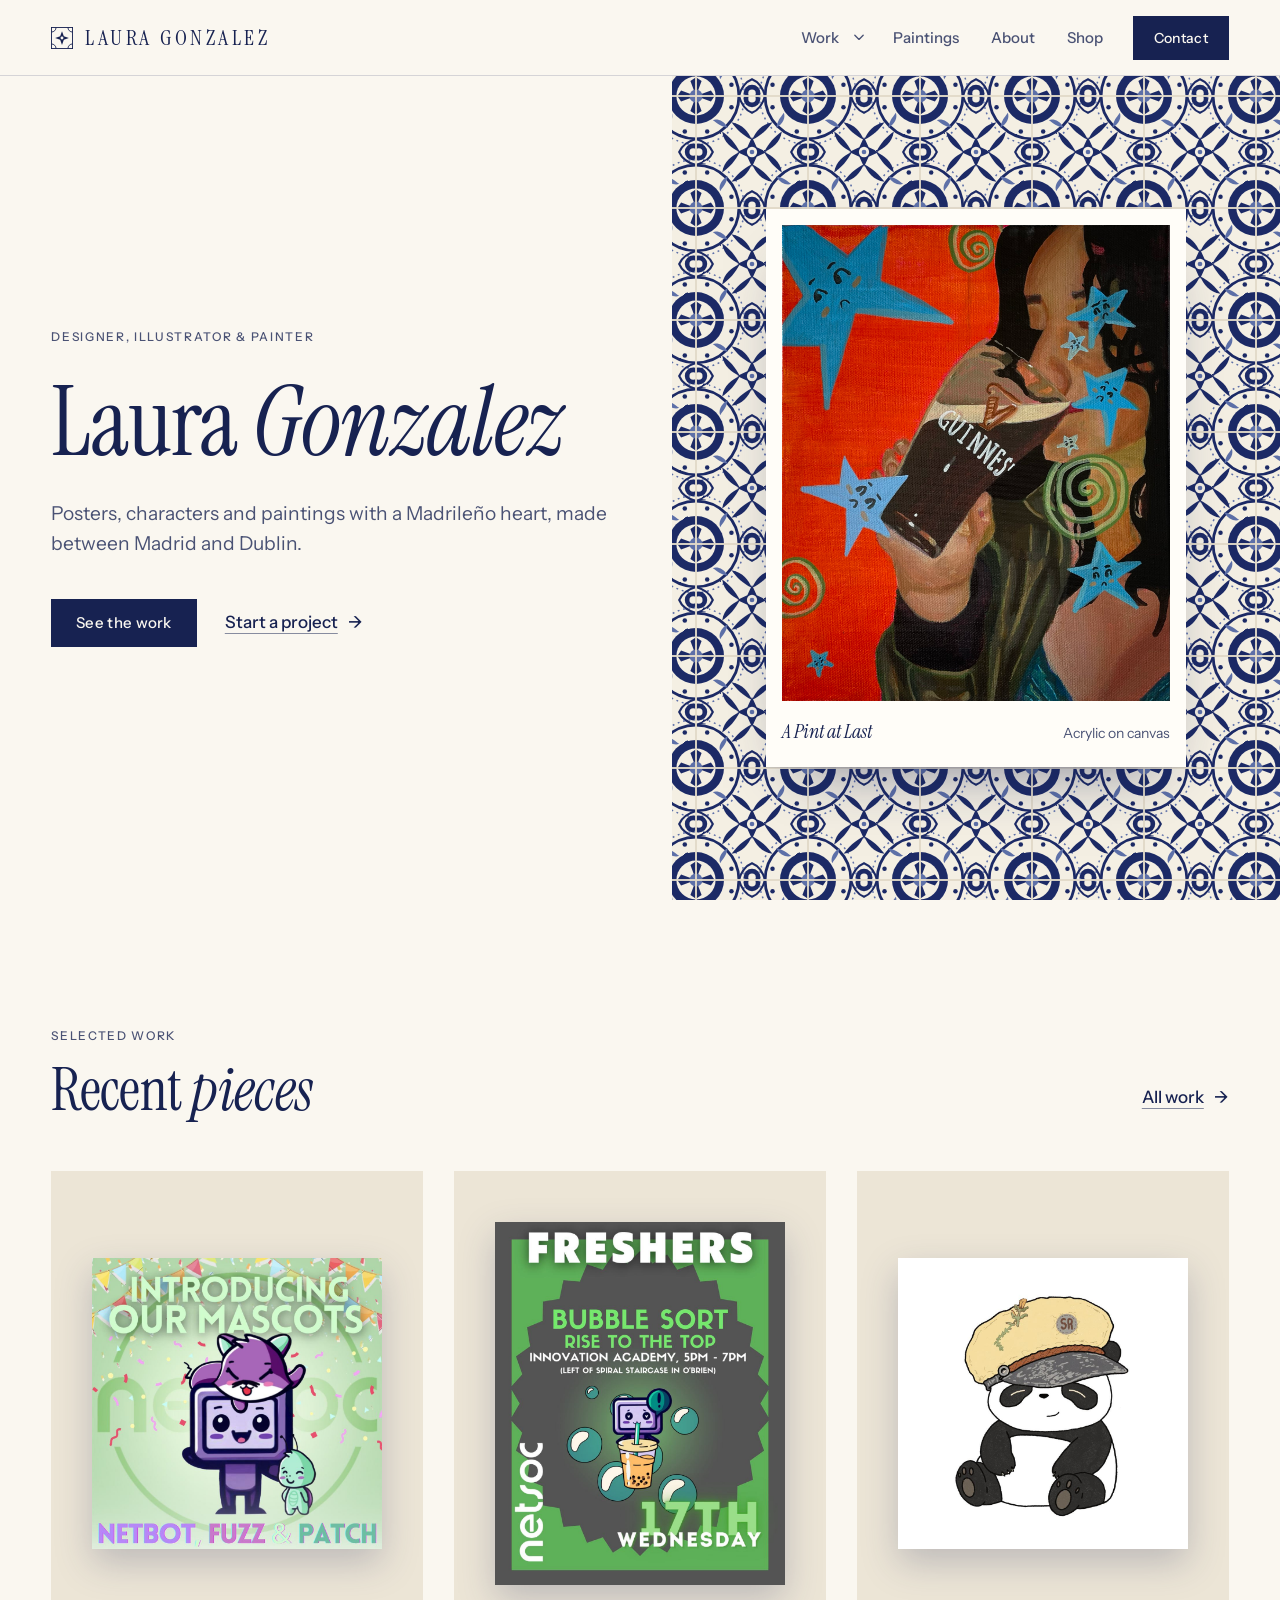
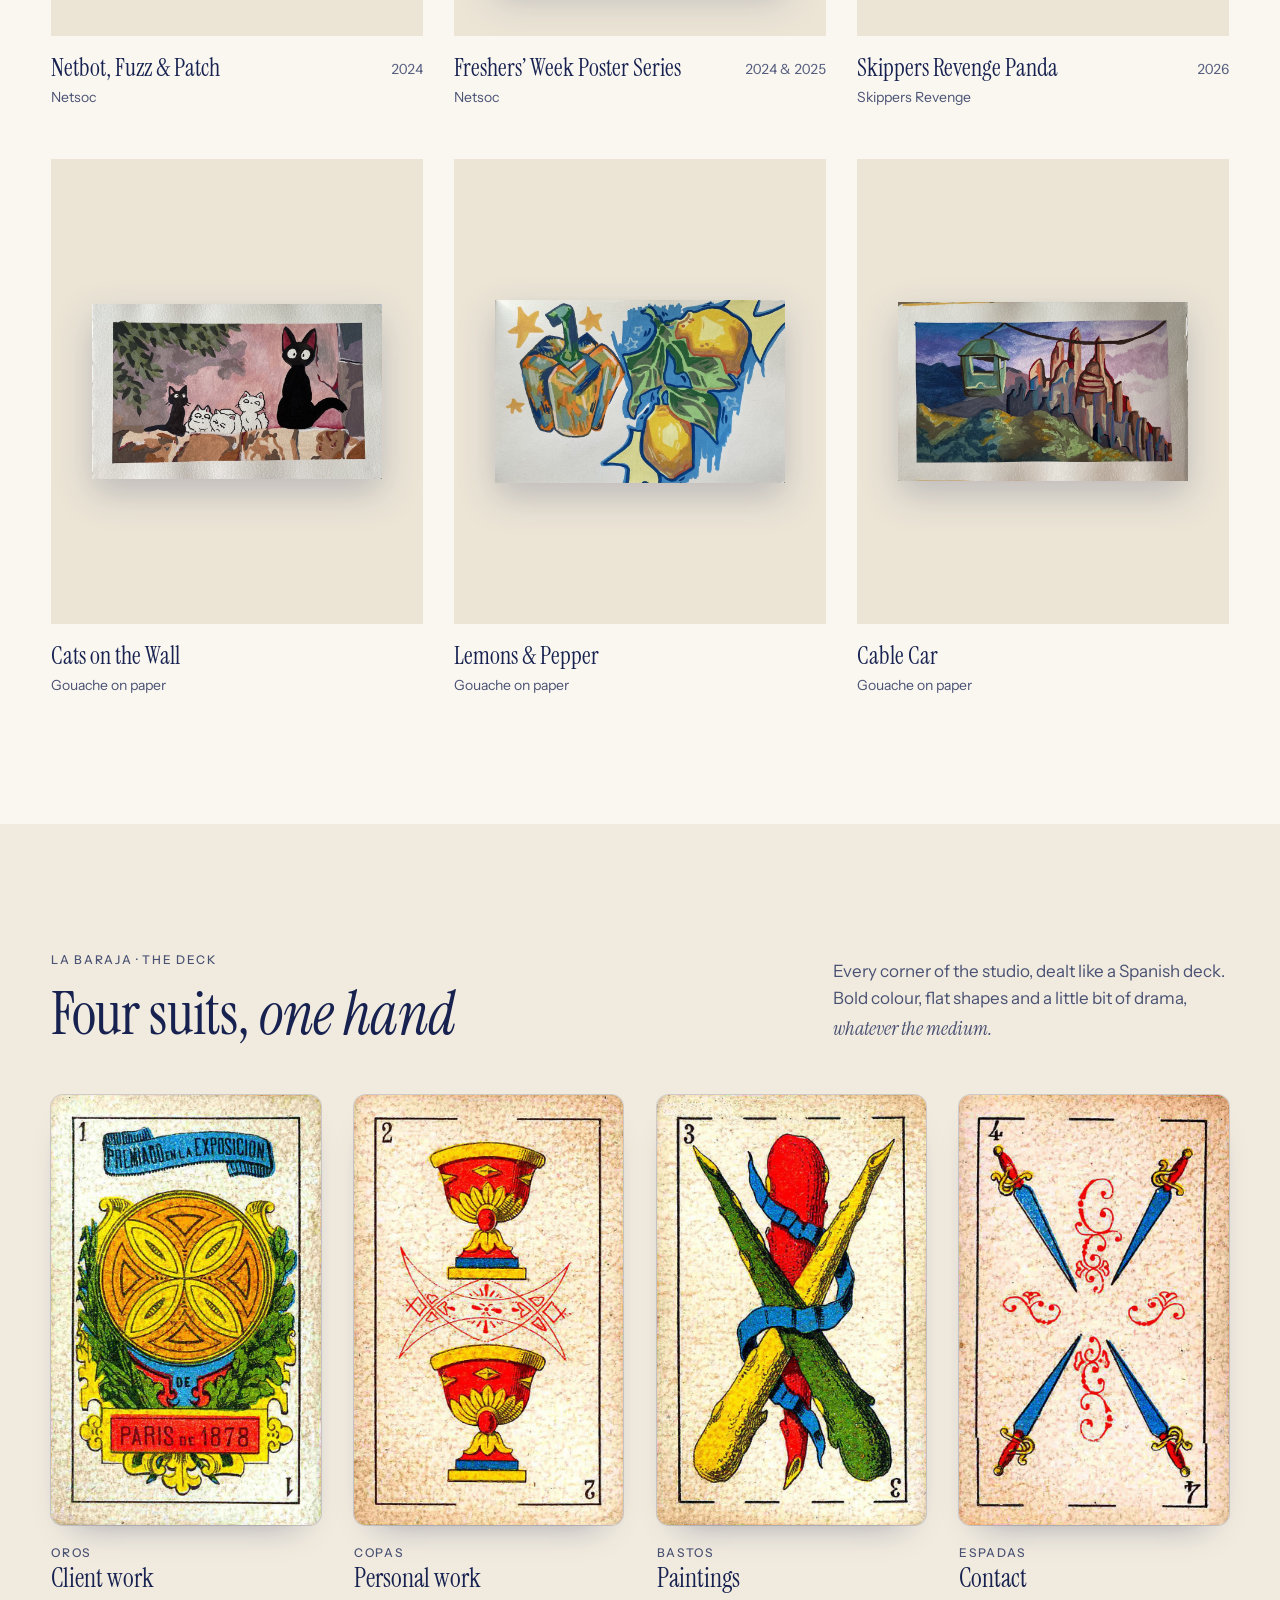
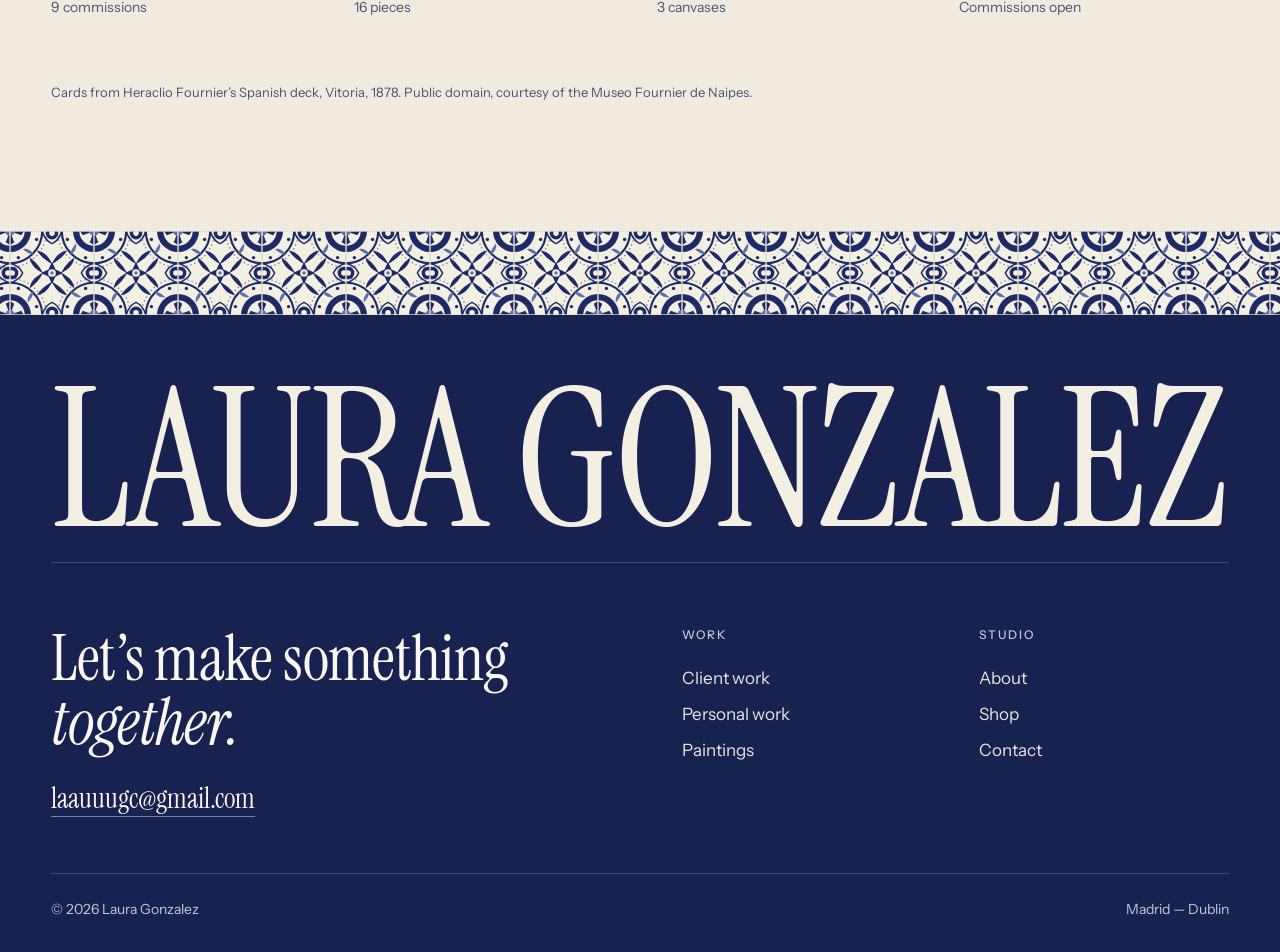
==== commit 9d0f6411: "Home: Spanish deck section with Fournier 1878 cards (public domain) Co-Authored-By: Claude Opus 5.5 " ====
--- a/index.html
+++ b/index.html
@@ -41,18 +41,14 @@
     </div>
   </section>
 
-  <section class="section alt" aria-labelledby="studio-title">
-    <div class="wrap intro-grid">
-      <div>
-        <p class="label">The studio</p>
-        <h2 class="display" id="studio-title" style="margin-top:16px">Three <em>practices</em></h2>
-        <p class="statement" style="margin-top:28px">Bold colour, flat shapes and a little bit of drama — <em>whatever the medium.</em></p>
+  <section class="section alt baraja-section" aria-labelledby="baraja-title">
+    <div class="wrap">
+      <div class="section-head">
+        <div><p class="label"><span lang="es">La baraja</span> · The deck</p><h2 class="display" id="baraja-title">Four suits, <em>one hand</em></h2></div>
+        <p class="baraja-note">Every corner of the studio, dealt like a Spanish deck. Bold colour, flat shapes and a little bit of drama, <em>whatever the medium.</em></p>
       </div>
-      <ol class="disciplines">
-        <li><span class="n">01</span><b>Graphic design</b><a class="arrow-link" href="works.html"><span>Client work</span></a></li>
-        <li><span class="n">02</span><b>Illustration</b><a class="arrow-link" href="personal-work.html"><span>Personal work</span></a></li>
-        <li><span class="n">03</span><b>Painting</b><a class="arrow-link" href="paintings.html"><span>Paintings</span></a></li>
-      </ol>
+      <ul class="baraja"></ul>
+      <p class="baraja-credit">Cards from Heraclio Fournier’s Spanish deck, Vitoria, 1878. Public domain, courtesy of the <span lang="es">Museo Fournier de Naipes</span>.</p>
     </div>
   </section>
 </main>
--- a/styles.css
+++ b/styles.css
@@ -317,7 +317,9 @@
 /* ---------- footer ---------- */
 .site-footer { background: var(--ink); color: var(--paper); }
 .footer-band { height: clamp(56px, 7vw, 84px); background: #f4efe3 var(--tile) center / 84px 84px; }
-.footer-main { display: grid; grid-template-columns: minmax(0, 1.4fr) repeat(2, minmax(0, .6fr)); gap: 48px; padding-block: clamp(64px, 8vw, 104px) 56px; }
+.footer-mast { padding-block: clamp(40px, 5vw, 64px) clamp(14px, 1.6vw, 22px); border-bottom: 1px solid rgba(250, 247, 240, .2); line-height: 0; }
+.footer-mast .fit { display: inline-block; font: 400 100px/.84 var(--serif); text-transform: uppercase; letter-spacing: -.012em; white-space: nowrap; color: #f4efe3; }
+.footer-main { display: grid; grid-template-columns: minmax(0, 1.4fr) repeat(2, minmax(0, .6fr)); gap: 48px; padding-block: clamp(40px, 5vw, 64px) 56px; }
 .footer-main h2 { font-size: clamp(40px, 5vw, 72px); }
 .footer-main .big-mail { margin-top: 28px; font-size: clamp(22px, 2.2vw, 30px); }
 .footer-main .label { color: #c3c8de; }
@@ -326,6 +328,33 @@
 .footer-col a:hover { color: var(--paper); text-decoration: underline; text-underline-offset: .25em; }
 .footer-bottom { display: flex; justify-content: space-between; flex-wrap: wrap; gap: 12px; padding-block: 24px 32px; border-top: 1px solid rgba(250, 247, 240, .18); font-size: 14px; color: #c3c8de; }
 .site-footer .link { text-decoration-color: rgba(250, 247, 240, .45); }
+
+/* ---------- la baraja: Spanish-deck cards ---------- */
+.baraja-section .section-head { align-items: end; }
+.baraja-note { max-width: 36ch; color: var(--ink-2); font-size: 17px; }
+.baraja-note em { font-family: var(--serif); font-size: 1.15em; }
+.baraja { display: grid; grid-template-columns: repeat(4, minmax(0, 1fr)); gap: clamp(20px, 2.6vw, 40px); }
+.naipe { display: block; text-decoration: none; color: var(--ink); }
+.naipe-card {
+  --card: var(--white); --gold: var(--saffron);
+  display: block; aspect-ratio: 720 / 1150; background: var(--card); border-radius: 12px;
+  box-shadow: 0 0 0 1px var(--rule), 0 18px 34px -22px rgba(23, 34, 81, .45);
+  transition: transform .5s var(--ease), box-shadow .5s var(--ease);
+}
+.naipe-card { overflow: hidden; background: #efe6d2; }
+.naipe-card img { width: 100%; height: 100%; object-fit: cover; }
+.baraja-credit { margin-top: clamp(40px, 5vw, 64px); font-size: 13px; color: var(--ink-2); }
+.naipe:hover .naipe-card, .naipe:focus-visible .naipe-card { transform: translateY(-10px) rotate(-1.2deg); box-shadow: 0 0 0 1px var(--rule-strong), 0 30px 44px -24px rgba(23, 34, 81, .55); }
+.baraja li:nth-child(even) .naipe:hover .naipe-card { transform: translateY(-10px) rotate(1.2deg); }
+.naipe:focus-visible { outline: none; }
+.naipe:focus-visible .naipe-card { outline: 2px solid var(--ink); outline-offset: 6px; }
+.naipe-cap { display: flex; flex-direction: column; gap: 2px; margin-top: 20px; }
+.naipe-cap b { font: 400 26px/1.15 var(--serif); }
+.naipe:hover .naipe-cap b { font-style: italic; }
+.naipe-note { font-size: 14px; color: var(--ink-2); }
+@media (max-width: 860px) {
+  .baraja { grid-template-columns: repeat(2, minmax(0, 1fr)); row-gap: 40px; }
+}
 
 /* ---------- responsive ---------- */
 @media (max-width: 1080px) {
